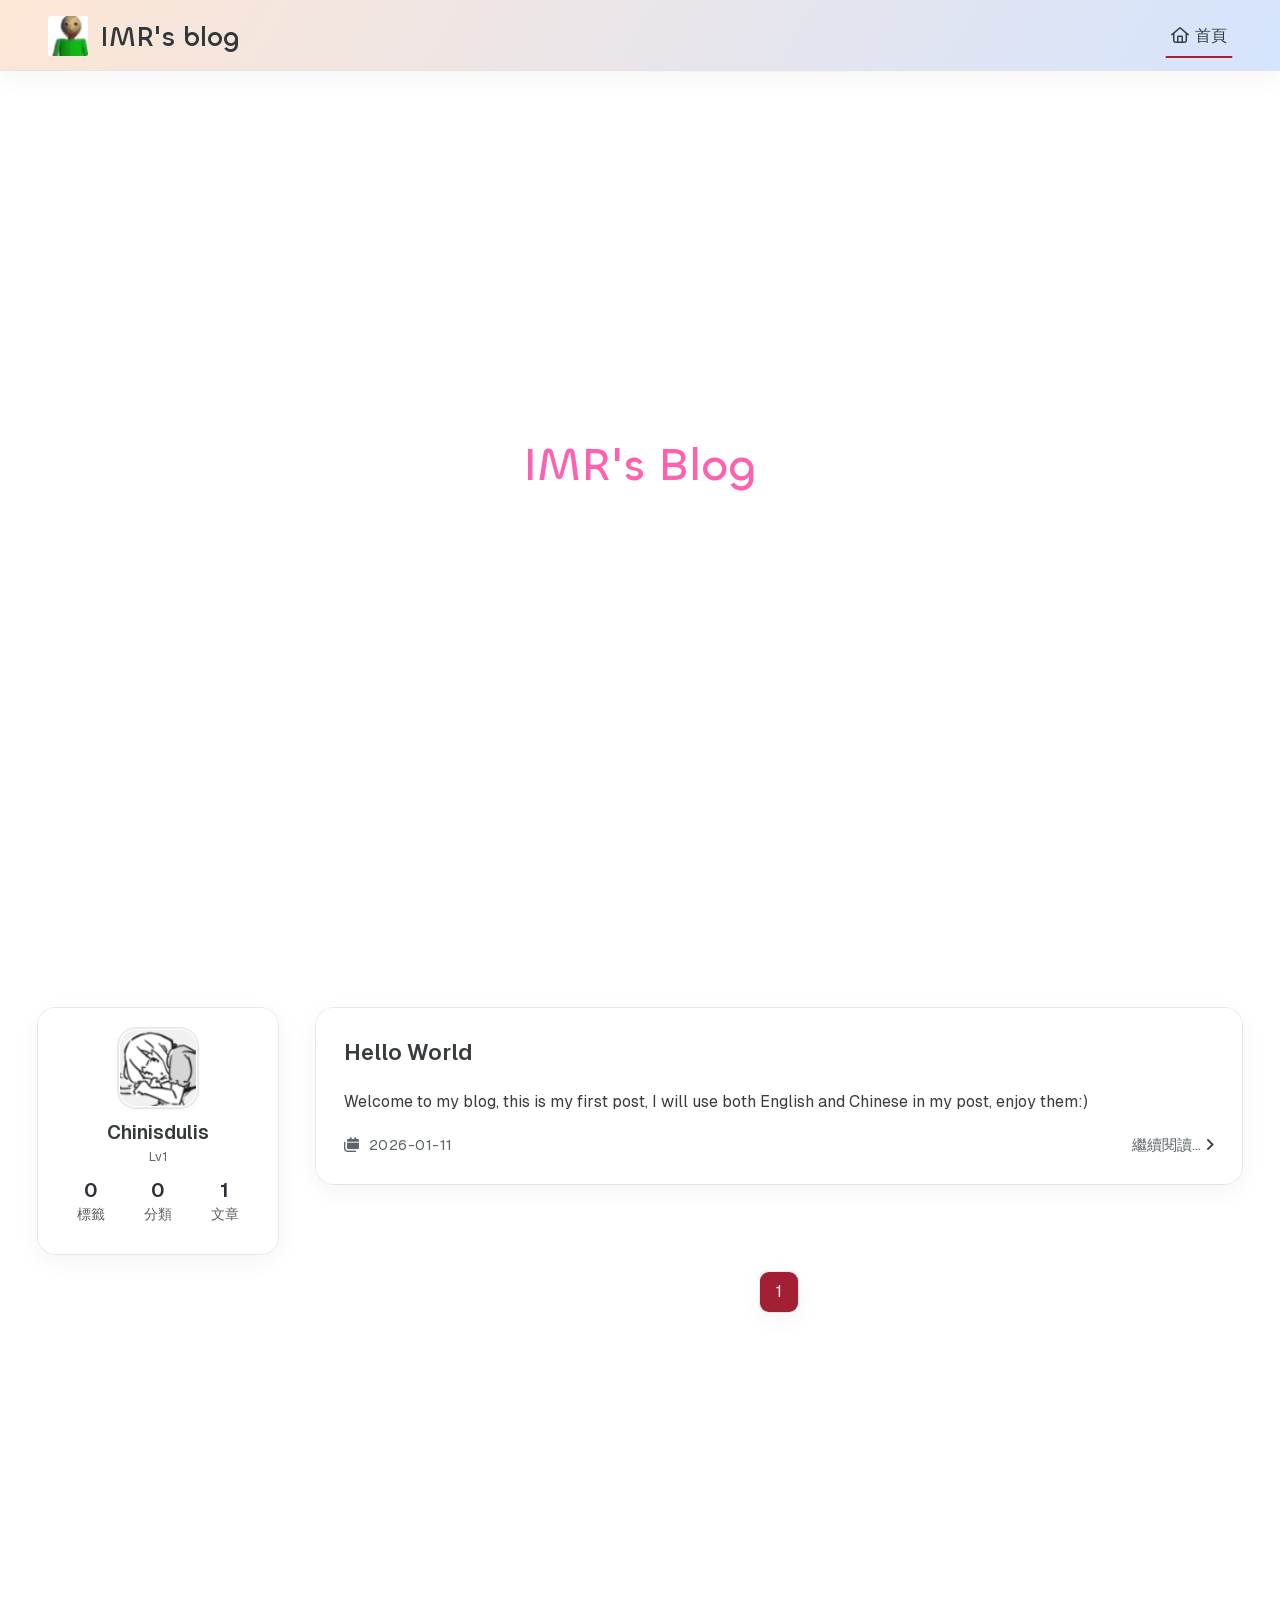
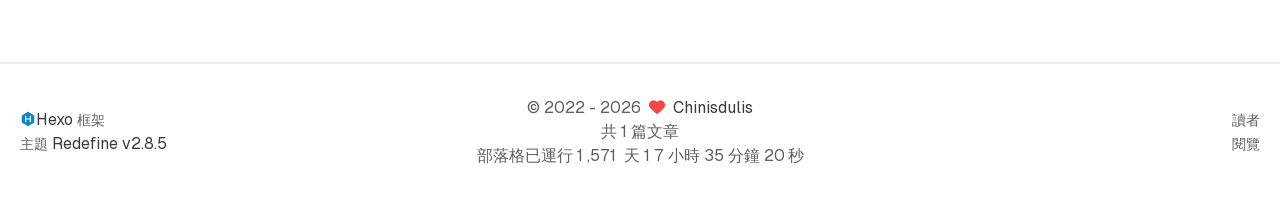
==== index.html @ f6330a7d "Site updated: 2026-01-11 21:37:51" ====
<!DOCTYPE html>
<html lang="zh-TW">
<head>
    <meta charset="utf-8">
    <meta name="viewport" content="width=device-width, initial-scale=1">
    <meta name="keywords" content="blog,lifestyle,tech">
    
    <meta name="author" content="Chinisdulis">
    
    <!-- Completely eliminate flash of wrong theme -->
    <script>
        (function() {
            const THEME_KEY = "REDEFINE-THEME-STATUS";
            const DARK = "dark", LIGHT = "light";
            
            // Get preferred theme
            function getTheme() {
                try {
                    const saved = localStorage.getItem(THEME_KEY);
                    if (saved) {
                        const { isDark } = JSON.parse(saved);
                        return isDark ? DARK : LIGHT;
                    }
                } catch (e) {}
                
                return matchMedia("(prefers-color-scheme: dark)").matches ? DARK : LIGHT;
            }
            
            // Apply theme to document
            function applyTheme(theme) {
                const isDark = theme === DARK;
                const root = document.documentElement;
                
                // Set data attribute for CSS variables
                root.setAttribute("data-theme", theme);
                
                // Set classes for compatibility
                root.classList.add(theme);
                root.classList.remove(isDark ? LIGHT : DARK);
                root.style.colorScheme = theme;
            }
            
            // Initial application
            const theme = getTheme();
            applyTheme(theme);
            
            // Listen for system preference changes
            matchMedia("(prefers-color-scheme: dark)").addEventListener("change", ({ matches }) => {
                // Only update if using system preference (no localStorage entry)
                if (!localStorage.getItem(THEME_KEY)) {
                    applyTheme(matches ? DARK : LIGHT);
                }
            });
            
            // Set body classes once DOM is ready
            if (document.readyState !== "loading") {
                document.body.classList.add(theme + "-mode");
            } else {
                document.addEventListener("DOMContentLoaded", () => {
                    document.body.classList.add(theme + "-mode");
                    document.body.classList.remove((theme === DARK ? LIGHT : DARK) + "-mode");
                });
            }
        })();
    </script>
    
    <!-- Critical CSS to prevent flash -->
    <style>
        :root[data-theme="dark"] {
            --background-color: #202124;
            --background-color-transparent: rgba(32, 33, 36, 0.6);
            --second-background-color: #2d2e32;
            --third-background-color: #34353a;
            --third-background-color-transparent: rgba(32, 33, 36, 0.6);
            --primary-color: #0066CC;
            --first-text-color: #ffffff;
            --second-text-color: #eeeeee;
            --third-text-color: #bebec6;
            --fourth-text-color: #999999;
            --default-text-color: #bebec6;
            --invert-text-color: #373D3F;
            --border-color: rgba(255, 255, 255, 0.08);
            --selection-color: #0066CC;
            --shadow-color-1: rgba(255, 255, 255, 0.08);
            --shadow-color-2: rgba(255, 255, 255, 0.05);
        }
        
        :root[data-theme="light"] {
            --background-color: #fff;
            --background-color-transparent: rgba(255, 255, 255, 0.6);
            --second-background-color: #f8f8f8;
            --third-background-color: #f2f2f2;
            --third-background-color-transparent: rgba(241, 241, 241, 0.6);
            --primary-color: #0066CC;
            --first-text-color: #16171a;
            --second-text-color: #2f3037;
            --third-text-color: #5e5e5e;
            --fourth-text-color: #eeeeee;
            --default-text-color: #373D3F;
            --invert-text-color: #bebec6;
            --border-color: rgba(0, 0, 0, 0.08);
            --selection-color: #0066CC;
            --shadow-color-1: rgba(0, 0, 0, 0.08);
            --shadow-color-2: rgba(0, 0, 0, 0.05);
        }
        
        body {
            background-color: var(--background-color);
            color: var(--default-text-color);
        }
        
        /* Apply body classes as soon as DOM is ready */
        :root[data-theme="dark"] body {
            background-color: var(--background-color);
            color: var(--default-text-color);
        }
    </style>
    
    <!-- preconnect -->
    <link rel="preconnect" href="https://fonts.googleapis.com">
    <link rel="preconnect" href="https://fonts.gstatic.com" crossorigin>

    
    <!--- Seo Part-->
    
    <link rel="canonical" href="http://chinisdulis.xyz/"/>
    <meta name="robots" content="index,follow">
    <meta name="googlebot" content="index,follow">
    <meta name="revisit-after" content="1 days">
    
    
    
        
        <meta name="description" content="Hexo Theme Redefine, Redefine Your Hexo Journey.">
<meta property="og:type" content="website">
<meta property="og:title" content="IMR&#39;s blog">
<meta property="og:url" content="http://chinisdulis.xyz/index.html">
<meta property="og:site_name" content="IMR&#39;s blog">
<meta property="og:description" content="Hexo Theme Redefine, Redefine Your Hexo Journey.">
<meta property="og:locale" content="zh_TW">
<meta property="og:image" content="http://chinisdulis.xyz/images/redefine-og.webp">
<meta property="article:author" content="Chinisdulis">
<meta property="article:tag" content="blog">
<meta property="article:tag" content="lifestyle">
<meta property="article:tag" content="tech">
<meta name="twitter:card" content="summary">
<meta name="twitter:image" content="http://chinisdulis.xyz/images/redefine-og.webp">
    
    
    <!--- Icon Part-->
    <link rel="icon" type="image/png" href="/images/favicon.jpg" sizes="192x192">
    <link rel="apple-touch-icon" sizes="180x180" href="/images/favicon.jpg">
    <meta name="theme-color" content="#A31F34">
    <link rel="shortcut icon" href="/images/favicon.jpg">
    <!--- Page Info-->
    
    <title>
        
            IMR&#39;s blog - My own blog
        
    </title>

    
<link rel="stylesheet" href="/fonts/Chillax/chillax.css">


    <!--- Inject Part-->
    
        
            
    
            
    
            
                
                    <link rel="stylesheet" href="/project/css/custom.css">
                
    

    
<link rel="stylesheet" href="/css/style.css">


    
        
<link rel="stylesheet" href="/css/build/tailwind.css">

    

    
<link rel="stylesheet" href="/fonts/GeistMono/geist-mono.css">

    
<link rel="stylesheet" href="/fonts/Geist/geist.css">

    <!--- Font Part-->
    
    
    
    
    
    

    <script id="hexo-configurations">
    window.config = {"hostname":"chinisdulis.xyz","root":"/","language":"zh-TW"};
    window.theme = {"articles":{"style":{"font_size":"16px","line_height":1.5,"image_border_radius":"14px","image_alignment":"center","image_caption":false,"link_icon":true,"delete_mask":false,"title_alignment":"left","headings_top_spacing":{"h1":"3.2rem","h2":"2.4rem","h3":"1.9rem","h4":"1.6rem","h5":"1.4rem","h6":"1.3rem"}},"word_count":{"enable":true,"count":true,"min2read":true},"author_label":{"enable":true,"auto":false,"list":[]},"code_block":{"copy":true,"style":"mac","highlight_theme":{"light":"github","dark":"vs2015"},"font":{"enable":false,"family":null,"url":null}},"toc":{"enable":true,"max_depth":3,"number":false,"expand":true,"init_open":true},"copyright":{"enable":true,"default":"cc_by_nc_sa"},"lazyload":true,"pangu_js":false,"recommendation":{"enable":false,"title":"推荐阅读","limit":3,"mobile_limit":2,"placeholder":"/images/wallhaven-wqery6-light.webp","skip_dirs":[]}},"colors":{"primary":"#A31F34","secondary":null,"default_mode":"light"},"global":{"fonts":{"chinese":{"enable":false,"family":null,"url":null},"english":{"enable":false,"family":null,"url":null},"title":{"enable":false,"family":null,"url":null}},"content_max_width":"1000px","sidebar_width":"210px","hover":{"shadow":true,"scale":false},"scroll_progress":{"bar":false,"percentage":true},"website_counter":{"url":"https://cn.vercount.one/js","enable":true,"site_pv":true,"site_uv":true,"post_pv":true},"single_page":true,"preloader":{"enable":false,"custom_message":null},"side_tools":{"gear_rotation":true,"auto_expand":false},"open_graph":{"enable":true,"image":"/images/redefine-og.webp","description":"Hexo Theme Redefine, Redefine Your Hexo Journey."},"google_analytics":{"enable":false,"id":null}},"home_banner":{"enable":true,"style":"fixed","image":{"light":"/images/day_1.png","dark":"/images/day_1.png"},"title":"IMR's Blog","subtitle":{"text":["Also called Chinisdulis:)"],"hitokoto":{"enable":false,"show_author":false,"api":"https://v1.hitokoto.cn"},"typing_speed":67,"backing_speed":67,"starting_delay":567,"backing_delay":1567,"loop":true,"smart_backspace":true},"text_color":{"light":"#FF60AF","dark":"#FF60AF"},"text_style":{"title_size":"2.8rem","subtitle_size":"1.5rem","line_height":1.2},"custom_font":{"enable":false,"family":null,"url":null},"social_links":{"enable":false,"style":"default","links":{"github":null,"instagram":null,"zhihu":null,"twitter":null,"email":null},"qrs":{"weixin":null}}},"plugins":{"feed":{"enable":false},"aplayer":{"enable":false,"type":"fixed","audios":[{"name":null,"artist":null,"url":null,"cover":null,"lrc":null}]},"mermaid":{"enable":false,"version":"11.4.1"}},"version":"2.8.5","navbar":{"auto_hide":false,"color":{"left":"#f78736","right":"#367df7","transparency":35},"width":{"home":"1200px","pages":"1000px"},"links":{"Home":{"path":"/","icon":"fa-regular fa-house"}},"search":{"enable":false,"preload":true}},"page_templates":{"friends_column":2,"tags_style":"blur"},"home":{"sidebar":{"enable":true,"position":"left","first_item":"menu","announcement":null,"show_on_mobile":true,"links":null},"article_date_format":"auto","excerpt_length":200,"categories":{"enable":true,"limit":3},"tags":{"enable":true,"limit":3}},"footerStart":"2022/8/17 11:45:14"};
    window.lang_ago = {"second":"%s 秒前","minute":"%s 分鐘前","hour":"%s 小時前","day":"%s 天前","week":"%s 周前","month":"%s 個月前","year":"%s 年前"};
    window.data = {"masonry":false};
  </script>
    
    <!--- Fontawesome Part-->
    
<link rel="stylesheet" href="/fontawesome/fontawesome.min.css">

    
<link rel="stylesheet" href="/fontawesome/brands.min.css">

    
<link rel="stylesheet" href="/fontawesome/solid.min.css">

    
<link rel="stylesheet" href="/fontawesome/regular.min.css">

    
    
    
    
<meta name="generator" content="Hexo 8.1.1"></head>



<body>
	<div class="progress-bar-container">
	

	
	<span class="pjax-progress-bar"></span>
	<!--        <span class="swup-progress-icon">-->
	<!--            <i class="fa-solid fa-circle-notch fa-spin"></i>-->
	<!--        </span>-->
	
</div>

<main class="page-container" id="swup">

	
	
    <style>
        .home-banner-container {
            background: none !important;
        }
        .home-article-item,
        .sidebar-links,
        .sidebar-content,
        a.page-number,
        a.extend,
        .sidebar-links .links:hover,
        .right-bottom-tools,
        footer.footer {
            background-color: var(--background-color-transparent-80) !important;
        }
        .right-bottom-tools:hover,
        a.page-number:hover,
        a.extend:hover {
            background-color: var(--primary-color) !important;
        }
        .site-info,
        .home-article-sticky-label {
            background-color: var(--background-color-transparent-15) !important;
        }
        .home-article-sticky-label {
            backdrop-filter: none !important;
        }
    </style>
    <div class="home-banner-background transition-fade fixed top-0 left-0 w-screen h-screen scale-125 sm:scale-110 box-border will-change-transform bg-cover">
        <img src="/images/day_1.png" alt="home-banner-background" class="w-full h-full object-cover dark:hidden">
        <img src="/images/day_1.png" alt="home-banner-background" class="w-full h-full object-cover hidden dark:block">
    </div>


<div class="home-banner-container flex justify-center items-center transition-fade relative">
    
    <div class="content mt-8 flex flex-col justify-center items-center transition-fade-down">
        <div class="description flex flex-col justify-center items-center w-screen font-medium text-center"
        
        >
            IMR's Blog
            
            
                <p><i id="subtitle"></i></p>
            
        </div>
        
    </div>
    <script>
        const scrollToMain = ()=> {
            console.log('scroll');
            const target = document.querySelector('.main-content-container');
            target.scrollIntoView({ behavior: 'smooth'});
        }
    </script>
</div>
	

	<div class="main-content-container flex flex-col justify-between min-h-dvh">
		<div class="main-content-header">
			<header class="navbar-container px-6 md:px-12">
    <div class="navbar-content transition-navbar has-home-banner">
        <div class="left">
            
                <a class="logo-image h-8 w-8 sm:w-10 sm:h-10 mr-3" href="/">
                    <img src="/images/logo.png" class="w-full h-full rounded-xs">
                </a>
            
            <a class="logo-title" href="/">
                <h1>
                IMR&#39;s blog
                </h1>
            </a>
        </div>

        <div class="right">
            <!-- PC -->
            <div class="desktop">
                <ul class="navbar-list">
                    
                        
                            

                            <li class="navbar-item">
                                <!-- Menu -->
                                <a class="active"
                                   href="/"
                                        >
                                    <i class="fa-regular fa-house fa-fw"></i>
                                    首頁
                                    
                                </a>

                                <!-- Submenu -->
                                
                            </li>
                    
                    
                </ul>
            </div>
            <!-- Mobile -->
            <div class="mobile">
                
                <div class="icon-item navbar-bar">
                    <div class="navbar-bar-middle"></div>
                </div>
            </div>
        </div>
    </div>

    <!-- Mobile sheet -->
    <div class="navbar-drawer h-dvh w-full absolute top-0 left-0 bg-background-color flex flex-col justify-between">
        <ul class="drawer-navbar-list flex flex-col px-4 justify-center items-start">
            
                
                    

                    <li class="drawer-navbar-item text-base my-1.5 flex flex-col w-full">
                        
                        <a class="py-1.5 px-2 flex flex-row items-center justify-between gap-1 hover:!text-primary active:!text-primary text-2xl font-semibold group border-b border-border-color hover:border-primary w-full active"
                           href="/"
                        >
                            <span>
                                首頁
                            </span>
                            
                                <i class="fa-regular fa-house fa-sm fa-fw"></i>
                            
                        </a>
                        

                        
                    </li>
            

            
            
        </ul>

        <div class="statistics flex justify-around my-2.5">
    <a class="item tag-count-item flex flex-col justify-center items-center w-20" href="/tags">
        <div class="number text-2xl sm:text-xl text-second-text-color font-semibold">0</div>
        <div class="label text-third-text-color text-sm">標籤</div>
    </a>
    <a class="item tag-count-item flex flex-col justify-center items-center w-20" href="/categories">
        <div class="number text-2xl sm:text-xl text-second-text-color font-semibold">0</div>
        <div class="label text-third-text-color text-sm">分類</div>
    </a>
    <a class="item tag-count-item flex flex-col justify-center items-center w-20" href="/archives">
        <div class="number text-2xl sm:text-xl text-second-text-color font-semibold">1</div>
        <div class="label text-third-text-color text-sm">文章</div>
    </a>
</div>
    </div>

    <div class="window-mask"></div>

</header>


		</div>

		<div class="main-content-body transition-fade-up">
			
			<div class="home-sidebar-container">
    <div class="sticky-container sticky">
        
        
            
            <div class="sidebar-content" >
                <div class="avatar flex justify-center">
    <img src="/images/avatar.png">
</div>
                <div class="author flex flex-col justify-center my-2.5 mx-0">
    <div class="name">Chinisdulis</div>
    
        <div class="label">Lv1</div>
    
</div>
                <div class="statistics flex justify-around my-2.5">
    <a class="item tag-count-item flex flex-col justify-center items-center w-20" href="/tags">
        <div class="number text-2xl sm:text-xl text-second-text-color font-semibold">0</div>
        <div class="label text-third-text-color text-sm">標籤</div>
    </a>
    <a class="item tag-count-item flex flex-col justify-center items-center w-20" href="/categories">
        <div class="number text-2xl sm:text-xl text-second-text-color font-semibold">0</div>
        <div class="label text-third-text-color text-sm">分類</div>
    </a>
    <a class="item tag-count-item flex flex-col justify-center items-center w-20" href="/archives">
        <div class="number text-2xl sm:text-xl text-second-text-color font-semibold">1</div>
        <div class="label text-third-text-color text-sm">文章</div>
    </a>
</div>
            </div>
        

    </div>
</div>

			

			<div class="main-content">
				<div class="home-content-container">
    <ul class="home-article-list">
        
            <li class="home-article-item">

                

                

                
                <div class="flex flex-col gap-5 px-7 pb-7 pt-7">
                    <h3 class="home-article-title">
                        <a href="/2026/01/11/hello-world/">
                            Hello World
                        </a>
                    </h3>

                    <div class="home-article-content markdown-body">
                        
                            
                            Welcome to my blog, this is my first post, I will use both English and Chinese in my post, enjoy them:)

                        
                    </div>

                    <div class="home-article-meta-info-container">
    <div class="home-article-meta-info">
        <span><i class="fa-solid fa-calendars"></i>&nbsp;
            <span class="home-article-date" data-date="Sun Jan 11 2026 02:28:50 GMT+0800">
                
                    2026-01-11
                
            </span>
        </span>
        
        
    </div>

    <a href="/2026/01/11/hello-world/">繼續閱讀...<span class="seo-reader-text">Hello World</span>&nbsp;<i class="fa-solid fa-angle-right"></i></a>
</div>

                </div>
            </li>
        
    </ul>

    <div class="home-paginator px-7 py-5">
        <div class="paginator">
	<span class="page-number current">1</span>
</div>
  
    </div>
</div>

			</div>

			
		</div>

		<div class="main-content-footer">
			<footer class="footer mt-5 py-5 h-auto text-base text-third-text-color relative border-t-2 border-t-border-color">
    <div class="info-container py-3 text-center">
        
        <div class="text-center">
            &copy;
            
              <span>2022</span>
              -
            
            2026&nbsp;&nbsp;<i class="fa-solid fa-heart fa-beat" style="--fa-animation-duration: 0.5s; color: #f54545"></i>&nbsp;&nbsp;<a href="/">Chinisdulis</a>
            
                
                <p class="post-count space-x-0.5">
                    <span>
                        共 1 篇文章
                    </span>
                    
                </p>
            
        </div>
        
            <script data-swup-reload-script src="https://cn.vercount.one/js"></script>
            <div class="relative text-center lg:absolute lg:right-[20px] lg:top-1/2 lg:-translate-y-1/2 lg:text-right">
                
                    <span id="busuanzi_container_site_uv" class="lg:!block">
                        <span class="text-sm">讀者</span>
                        <span id="busuanzi_value_site_uv"></span>
                    </span>
                
                
                    <span id="busuanzi_container_site_pv" class="lg:!block">
                        <span class="text-sm">閱覽</span>
                        <span id="busuanzi_value_site_pv"></span>
                    </span>
                
            </div>
        
        <div class="relative text-center lg:absolute lg:left-[20px] lg:top-1/2 lg:-translate-y-1/2 lg:text-left">
            <span class="lg:block text-sm"><?xml version="1.0" encoding="utf-8"?><!DOCTYPE svg PUBLIC "-//W3C//DTD SVG 1.1//EN" "http://www.w3.org/Graphics/SVG/1.1/DTD/svg11.dtd"><svg class="relative top-[2px] inline-block align-baseline" version="1.1" id="圖層_1" xmlns="http://www.w3.org/2000/svg" xmlns:xlink="http://www.w3.org/1999/xlink" x="0px" y="0px" width="1rem" height="1rem" viewBox="0 0 512 512" enable-background="new 0 0 512 512" xml:space="preserve"><path fill="#0E83CD" d="M256.4,25.8l-200,115.5L56,371.5l199.6,114.7l200-115.5l0.4-230.2L256.4,25.8z M349,354.6l-18.4,10.7l-18.6-11V275H200v79.6l-18.4,10.7l-18.6-11v-197l18.5-10.6l18.5,10.8V237h112v-79.6l18.5-10.6l18.5,10.8V354.6z"/></svg><a target="_blank" class="text-base" href="https://hexo.io">Hexo</a> 框架</span>
            <span class="text-sm lg:block">主題&nbsp;<a class="text-base" target="_blank" href="https://github.com/EvanNotFound/hexo-theme-redefine">Redefine v2.8.5</a></span>
        </div>
        
        
            <div>
                部落格已運行 <span class="odometer" id="runtime_days" ></span> 天 <span class="odometer" id="runtime_hours"></span> 小時 <span class="odometer" id="runtime_minutes"></span> 分鐘 <span class="odometer" id="runtime_seconds"></span> 秒
            </div>
        
        
            <script data-swup-reload-script>
                try {
                    function odometer_init() {
                    const elements = document.querySelectorAll('.odometer');
                    elements.forEach(el => {
                        new Odometer({
                            el,
                            format: '( ddd).dd',
                            duration: 200
                        });
                    });
                    }
                    odometer_init();
                } catch (error) {}
            </script>
        
        
            
                
        
                
        
        
    </div>  
</footer>
		</div>
	</div>

	

	<div class="right-side-tools-container">
		<div class="side-tools-container">
	<ul class="hidden-tools-list">
		<li class="right-bottom-tools tool-font-adjust-plus flex justify-center items-center">
			<i class="fa-regular fa-magnifying-glass-plus"></i>
		</li>

		<li class="right-bottom-tools tool-font-adjust-minus flex justify-center items-center">
			<i class="fa-regular fa-magnifying-glass-minus"></i>
		</li>

		<li class="right-bottom-tools tool-dark-light-toggle flex justify-center items-center">
			<i class="fa-regular fa-moon"></i>
		</li>

		<!-- rss -->
		

		

		<li class="right-bottom-tools tool-scroll-to-bottom flex justify-center items-center">
			<i class="fa-regular fa-arrow-down"></i>
		</li>
	</ul>

	<ul class="visible-tools-list">
		<li class="right-bottom-tools toggle-tools-list flex justify-center items-center">
			<i class="fa-regular fa-cog fa-spin"></i>
		</li>
		
		<li class="right-bottom-tools tool-scroll-to-top flex justify-center items-center">
			<i class="arrow-up fas fa-arrow-up"></i>
			<span class="percent"></span>
		</li>
		
		
	</ul>
</div>
	</div>

	<div class="image-viewer-container">
	<img src="">
</div>

	

</main>



<script src="/js/build/libs/Swup.min.js"></script>

<script src="/js/build/libs/SwupSlideTheme.min.js"></script>

<script src="/js/build/libs/SwupScriptsPlugin.min.js"></script>

<script src="/js/build/libs/SwupProgressPlugin.min.js"></script>

<script src="/js/build/libs/SwupScrollPlugin.min.js"></script>

<script src="/js/build/libs/SwupPreloadPlugin.min.js"></script>

<script>
    const swup = new Swup({
        plugins: [
            new SwupScriptsPlugin({
                optin: true,
            }),
            new SwupProgressPlugin(),
            new SwupScrollPlugin({
                offset: 80,
            }),
            new SwupSlideTheme({
                mainElement: ".main-content-body",
            }),
            new SwupPreloadPlugin(),
        ],
        containers: ["#swup"],
    });
</script>




	
<script src="/js/build/tools/imageViewer.js" type="module"></script>

<script src="/js/build/utils.js" type="module"></script>

<script src="/js/build/main.js" type="module"></script>

<script src="/js/build/layouts/navbarShrink.js" type="module"></script>

<script src="/js/build/tools/scrollTopBottom.js" type="module"></script>

<script src="/js/build/tools/lightDarkSwitch.js" type="module"></script>

<script src="/js/build/layouts/categoryList.js" type="module"></script>





    
<script src="/js/build/tools/codeBlock.js" type="module"></script>




    
<script src="/js/build/layouts/lazyload.js" type="module"></script>




    
<script src="/js/build/tools/runtime.js"></script>

    
<script src="/js/build/libs/odometer.min.js"></script>

    
<link rel="stylesheet" href="/assets/odometer-theme-minimal.css">




  
<script src="/js/build/libs/Typed.min.js"></script>

  
<script src="/js/build/plugins/typed.js" type="module"></script>








    
<script src="/js/build/libs/anime.min.js"></script>





    
<script src="/js/build/tools/tocToggle.js" type="module" data-swup-reload-script=""></script>

<script src="/js/build/layouts/toc.js" type="module" data-swup-reload-script=""></script>

<script src="/js/build/plugins/tabs.js" type="module" data-swup-reload-script=""></script>




<script src="/js/build/libs/moment-with-locales.min.js" data-swup-reload-script=""></script>


<script src="/js/build/layouts/essays.js" type="module" data-swup-reload-script=""></script>





	
</body>

</html>
---- fonts/Chillax/chillax.css ----
/**
 * @license
 *
 * Font Family: Chillax
 * Designed by: Manushi Parikh
 * URL: https://www.fontshare.com/fonts/chillax
 * © 2023 Indian Type Foundry
 *
 * Font Style:
 * Chillax Variable(Variable font)
 *
*/


/**
* This is a variable font
* You can controll variable axes as shown below:
* font-variation-settings: 'wght' 700.0;
*
* available axes:

* 'wght' (range from 200.0 to 700.0)

*/

@font-face {
    font-family: 'Chillax-Variable';
    src:local('Chillax-Variable'),
        local('ChillaxVariable'),
        local('Chillax Variable'),
        local('Chillax'),
        url('Chillax-Variable.woff2') format('woff2'),
        url('Chillax-Variable.woff') format('woff'),
        url('Chillax-Variable.ttf') format('truetype');
    font-weight: 200 700;
    font-display: swap;
    font-style: normal;
}
---- css/style.css ----
.title-hover-animation {
  display: inline-block;
  position: relative;
  border-bottom: none;
  line-height: 1.3;
  vertical-align: top;
  color: var(--second-text-color);
}
.title-hover-animation::before {
  content: '';
  position: absolute;
  width: 100%;
  height: 2px;
  bottom: -4px;
  left: 0;
  background-color: var(--second-text-color);
  visibility: hidden;
  transform: scaleX(0);
  transition-property: color, background, box-shadow, border-color, visibility, transform;
  transition-delay: 0s, 0s, 0s, 0s, 0s, 0s;
  transition-duration: 0.2s, 0.2s, 0.2s, 0.2s, 0.2s, 0.2s;
  transition-timing-function: ease, ease, ease, ease, ease-in-out, ease-in-out;
}
@-moz-keyframes fade-in-down {
  0% {
    opacity: 0;
    transform: translateY(-50px);
  }
  100% {
    opacity: 1;
    transform: translateY(0);
  }
}
@-webkit-keyframes fade-in-down {
  0% {
    opacity: 0;
    transform: translateY(-50px);
  }
  100% {
    opacity: 1;
    transform: translateY(0);
  }
}
@-o-keyframes fade-in-down {
  0% {
    opacity: 0;
    transform: translateY(-50px);
  }
  100% {
    opacity: 1;
    transform: translateY(0);
  }
}
@keyframes fade-in-down {
  0% {
    opacity: 0;
    transform: translateY(-50px);
  }
  100% {
    opacity: 1;
    transform: translateY(0);
  }
}
@-moz-keyframes icon-animate {
  0%, 100% {
    transform: scale(1);
  }
  10%, 30% {
    transform: scale(0.88);
  }
  20%, 40%, 60%, 80% {
    transform: scale(1.08);
  }
  50%, 70% {
    transform: scale(1.08);
  }
}
@-webkit-keyframes icon-animate {
  0%, 100% {
    transform: scale(1);
  }
  10%, 30% {
    transform: scale(0.88);
  }
  20%, 40%, 60%, 80% {
    transform: scale(1.08);
  }
  50%, 70% {
    transform: scale(1.08);
  }
}
@-o-keyframes icon-animate {
  0%, 100% {
    transform: scale(1);
  }
  10%, 30% {
    transform: scale(0.88);
  }
  20%, 40%, 60%, 80% {
    transform: scale(1.08);
  }
  50%, 70% {
    transform: scale(1.08);
  }
}
@keyframes icon-animate {
  0%, 100% {
    transform: scale(1);
  }
  10%, 30% {
    transform: scale(0.88);
  }
  20%, 40%, 60%, 80% {
    transform: scale(1.08);
  }
  50%, 70% {
    transform: scale(1.08);
  }
}
:root {
  --background-color: #fff;
  --background-color-transparent: rgba(255,255,255,0.6);
  --background-color-transparent-15: rgba(255,255,255,0.15);
  --background-color-transparent-40: rgba(255,255,255,0.4);
  --background-color-transparent-80: rgba(255,255,255,0.8);
  --second-background-color: #fafafa;
  --third-background-color: #f7f7f7;
  --third-background-color-transparent: rgba(241,241,241,0.6);
  --primary-color: #a31f34;
  --first-text-color: #323739;
  --second-text-color: #343a3c;
  --third-text-color: #5c6669;
  --fourth-text-color: #eaeced;
  --default-text-color: #373d3f;
  --invert-text-color: #bebec6;
  --border-color: rgba(0,0,0,0.08);
  --selection-color: #be243c;
  --shadow-color-1: rgba(0,0,0,0.08);
  --shadow-color-2: rgba(0,0,0,0.05);
  --shadow-hover-color: rgba(0,0,0,0.28);
  --scrollbar-color: #c1c1c1;
  --scrollbar-color-hover: #a1a1a1;
  --scroll-bar-bg-color: #fafafa;
  --link-color: #323739;
  --copyright-info-color: #c03;
  --avatar-background-color: #06c;
  --pjax-progress-bar-color: linear-gradient(45deg, #f10006, #ef5b00, #e59c01, #19ca05, #00cab5, #0264c8, #c303c3);
  --archive-timeline-last-child-color: linear-gradient(to bottom, #e8e8e8 60%, rgba(0,0,0,0) 100%) 1 100%;
  --note-blue-title-bg: #d6f7fb;
  --note-red-title-bg: #fde9e9;
  --note-cyan-title-bg: #e9fdf9;
  --note-green-title-bg: #e9fde9;
  --note-yellow-title-bg: #fdf9e9;
  --note-gray-title-bg: #f9f9f9;
  --note-type-title-bg: #fdf3e9;
  --note-black-title-bg: #e9e9e9;
  --note-purple-title-bg: #f9e9fd;
  --home-banner-text-color: #ff60af;
  --home-banner-icons-container-border-color: rgba(255,255,255,0.35);
  --home-banner-icons-container-background-color: rgba(255,255,255,0.3);
  --redefine-box-shadow: var(--shadow-color-2) 0px 6px 24px 0px, var(--shadow-color-1) 0px 0px 0px 1px;
  --redefine-box-shadow-hover: var(--shadow-color-2) 0px 6px 24px 0px, var(--shadow-color-1) 0px 0px 0px 1px, var(--shadow-color-1) 0px 0px 0px 1px inset;
  --redefine-box-shadow-flat: var(--shadow-color-2) 0px 1px 4px 0px, var(--shadow-color-1) 0px 0px 0px 1px;
  --redefine-box-shadow-flat-hover: var(--shadow-color-2) 0px 1px 4px 0px, var(--shadow-color-1) 0px 0px 0px 1px, var(--shadow-color-1) 0px 0px 0px 1px inset;
  --mermaid-theme: $mermaid-theme;
}
.light-mode {
  --background-color: #fff;
  --background-color-transparent: rgba(255,255,255,0.6);
  --background-color-transparent-15: rgba(255,255,255,0.15);
  --background-color-transparent-40: rgba(255,255,255,0.4);
  --background-color-transparent-80: rgba(255,255,255,0.8);
  --second-background-color: #fafafa;
  --third-background-color: #f7f7f7;
  --third-background-color-transparent: rgba(241,241,241,0.6);
  --primary-color: #a31f34;
  --first-text-color: #323739;
  --second-text-color: #343a3c;
  --third-text-color: #5c6669;
  --fourth-text-color: #eaeced;
  --default-text-color: #373d3f;
  --invert-text-color: #bebec6;
  --border-color: rgba(0,0,0,0.08);
  --selection-color: #be243c;
  --shadow-color-1: rgba(0,0,0,0.08);
  --shadow-color-2: rgba(0,0,0,0.05);
  --shadow-hover-color: rgba(0,0,0,0.28);
  --scrollbar-color: #c1c1c1;
  --scrollbar-color-hover: #a1a1a1;
  --scroll-bar-bg-color: #fafafa;
  --link-color: #323739;
  --copyright-info-color: #c03;
  --avatar-background-color: #06c;
  --pjax-progress-bar-color: linear-gradient(45deg, #f10006, #ef5b00, #e59c01, #19ca05, #00cab5, #0264c8, #c303c3);
  --archive-timeline-last-child-color: linear-gradient(to bottom, #e8e8e8 60%, rgba(0,0,0,0) 100%) 1 100%;
  --note-blue-title-bg: #d6f7fb;
  --note-red-title-bg: #fde9e9;
  --note-cyan-title-bg: #e9fdf9;
  --note-green-title-bg: #e9fde9;
  --note-yellow-title-bg: #fdf9e9;
  --note-gray-title-bg: #f9f9f9;
  --note-type-title-bg: #fdf3e9;
  --note-black-title-bg: #e9e9e9;
  --note-purple-title-bg: #f9e9fd;
  --home-banner-text-color: #ff60af;
  --home-banner-icons-container-border-color: rgba(255,255,255,0.35);
  --home-banner-icons-container-background-color: rgba(255,255,255,0.3);
  --redefine-box-shadow: var(--shadow-color-2) 0px 6px 24px 0px, var(--shadow-color-1) 0px 0px 0px 1px;
  --redefine-box-shadow-hover: var(--shadow-color-2) 0px 6px 24px 0px, var(--shadow-color-1) 0px 0px 0px 1px, var(--shadow-color-1) 0px 0px 0px 1px inset;
  --redefine-box-shadow-flat: var(--shadow-color-2) 0px 1px 4px 0px, var(--shadow-color-1) 0px 0px 0px 1px;
  --redefine-box-shadow-flat-hover: var(--shadow-color-2) 0px 1px 4px 0px, var(--shadow-color-1) 0px 0px 0px 1px, var(--shadow-color-1) 0px 0px 0px 1px inset;
  --mermaid-theme: $mermaid-theme;
}
.dark-mode {
  --background-color: #202124;
  --background-color-transparent: rgba(32,33,36,0.4);
  --background-color-transparent-15: rgba(32,33,36,0.15);
  --background-color-transparent-40: rgba(32,33,36,0.4);
  --background-color-transparent-80: rgba(32,33,36,0.8);
  --second-background-color: #242529;
  --third-background-color: #292b2f;
  --third-background-color-transparent: rgba(32,33,36,0.6);
  --primary-color: #a31f34;
  --first-text-color: #d2d2d7;
  --second-text-color: #cbcbd1;
  --third-text-color: #9595a2;
  --fourth-text-color: #36363e;
  --default-text-color: #bebec6;
  --invert-text-color: #373d3f;
  --border-color: rgba(255,255,255,0.08);
  --selection-color: #be243c;
  --shadow-color-1: rgba(255,255,255,0.08);
  --shadow-color-2: rgba(255,255,255,0.05);
  --shadow-hover-color: rgba(69,69,69,0.28);
  --scrollbar-color: #898989;
  --scrollbar-color-hover: #a1a1a1;
  --scroll-bar-bg-color: #2a2c30;
  --link-color: #c5c5cc;
  --copyright-info-color: #a30029;
  --avatar-background-color: #005cb8;
  --pjax-progress-bar-color: linear-gradient(45deg, #ea404a, #ea722f, #e9a71f, #67e559, #18ecec, #1b85f1, #ee1dee);
  --archive-timeline-last-child-color: linear-gradient(to bottom, #323232 60%, rgba(255,255,255,0) 100%) 1 100%;
  --note-blue-title-bg: #1e3e46;
  --note-red-title-bg: #4e1e1e;
  --note-cyan-title-bg: #1e4e4e;
  --note-green-title-bg: #1e4e1e;
  --note-yellow-title-bg: #4e4e1e;
  --note-gray-title-bg: #4e4e4e;
  --note-type-title-bg: #4e3a1e;
  --note-black-title-bg: #1e1e1e;
  --note-purple-title-bg: #4e1e4e;
  --home-banner-text-color: #ff60af;
  --home-banner-icons-container-border-color: rgba(197,197,197,0.35);
  --home-banner-icons-container-background-color: rgba(197,197,197,0.3);
  --redefine-box-shadow: var(--shadow-color-2) 0px 6px 24px 0px, var(--shadow-color-1) 0px 0px 0px 1px;
  --redefine-box-shadow-hover: var(--shadow-color-2) 0px 6px 24px 0px, var(--shadow-color-1) 0px 0px 0px 1px, var(--shadow-color-1) 0px 0px 0px 1px inset;
  --redefine-box-shadow-flat: var(--shadow-color-2) 0px 1px 4px 0px, var(--shadow-color-1) 0px 0px 0px 1px;
  --redefine-box-shadow-flat-hover: var(--shadow-color-2) 0px 1px 4px 0px, var(--shadow-color-1) 0px 0px 0px 1px, var(--shadow-color-1) 0px 0px 0px 1px inset;
  --mermaid-theme: $dark-mermaid-theme;
}
.redefine-box-shadow {
  box-shadow: var(--redefine-box-shadow);
}
.redefine-box-shadow-flat {
  box-shadow: var(--redefine-box-shadow-flat);
}
@media (min-width: 640px) {
  .redefine-box-shadow:hover {
    box-shadow: var(--redefine-box-shadow-hover);
  }
  .redefine-box-shadow-flat:hover {
    box-shadow: var(--redefine-box-shadow);
  }
}
.ellipsis {
  overflow: hidden;
  text-overflow: ellipsis;
  white-space: nowrap;
  width: 100%;
}
* {
  transition-property: color, background, box-shadow, border-color;
  transition-delay: 0s, 0s, 0s, 0s;
  transition-duration: 0.2s, 0.2s, 0.2s, 0.2s;
  transition-timing-function: ease, ease, ease, ease;
}
html,
body {
  position: relative;
  width: 100%;
  height: 100%;
  margin: 0;
  padding: 0;
  color: var(--default-text-color);
  background: var(--background-color);
  font-family: Geist Variable, Noto Sans SC, -apple-system, system-ui, Segoe UI, Roboto, Ubuntu, Cantarell, Noto Sans, sans-serif, BlinkMacSystemFont, Helvetica Neue, PingFang SC, Hiragino Sans GB, Microsoft YaHei, Arial;
  font-weight: 400;
  font-size: 16px;
  line-height: 1.5;
  --navbar-height: 70px;
}
html::-webkit-scrollbar,
body::-webkit-scrollbar {
  width: 14px;
  height: 8px;
  transition: all 0.2s ease;
  display: block;
}
html::-webkit-scrollbar-thumb,
body::-webkit-scrollbar-thumb {
  background: var(--scrollbar-color);
  border-radius: 18px;
  background-clip: content-box;
  border: 3px solid transparent;
}
html::-webkit-scrollbar-track,
body::-webkit-scrollbar-track {
  background-color: var(--scroll-bar-bg-color);
  border: 1px solid var(--shadow-color-1);
}
html::-webkit-scrollbar-thumb:hover,
body::-webkit-scrollbar-thumb:hover {
  background: var(--scrollbar-color-hover);
  border-radius: 18px;
  background-clip: content-box;
  border: 3px solid transparent;
}
@media (max-width: 768px) {
  html,
  body {
    font-size: 15.36px;
    line-height: 1.44;
  }
}
@media (max-width: 640px) {
  html,
  body {
    font-size: 14.4px;
    line-height: 1.35;
  }
}
html .navbar-shrink,
body .navbar-shrink {
  --navbar-height: 50.4px;
}
::selection {
  background: var(--selection-color);
  color: #fff;
}
ul,
ol,
li {
  list-style: none;
}
a {
  text-decoration: none;
  color: var(--default-text-color);
}
a i,
a span {
  color: var(--default-text-color);
}
a:hover,
a:active {
  text-decoration: none !important;
  color: var(--primary-color);
}
a:hover i,
a:active i,
a:hover span,
a:active span {
  color: var(--primary-color);
}
img[lazyload] {
  padding: 10px;
  margin: 20px auto !important;
  cursor: not-allowed;
  pointer-events: none;
}
button {
  padding: 0;
  margin: 0;
  border: 0;
  outline: none;
  cursor: pointer;
  background: transparent;
}
.btn {
  display: inline-block;
  position: relative;
  text-align: center;
  cursor: pointer;
  white-space: nowrap;
  padding: 8px 16px;
  background-color: var(--second-background-color) !important;
  border-radius: 14px !important;
  padding: 12px 16px !important;
  text-decoration: none !important;
  padding: 0;
  border-radius: 18px;
  box-sizing: border-box;
  background: var(--background-color);
  margin-bottom: 1rem;
  box-shadow: var(--redefine-box-shadow);
  box-shadow: var(--redefine-box-shadow-flat) !important;
  user-select: none;
  -moz-user-select: none;
  -webkit-user-select: none;
  -ms-user-select: none;
  box-shadow: var(--redefine-box-shadow);
  transition-property: color, background, box-shadow, border-color, transform;
  transition-delay: 0s, 0s, 0s, 0s, 0s;
  transition-duration: 0.2s, 0.2s, 0.2s, 0.2s, 0.2s;
  transition-timing-function: ease, ease, ease, ease, linear;
}
@media (max-width: 768px) {
  .btn {
    margin-bottom: 0.8rem;
  }
}
@media (max-width: 640px) {
  .btn {
    margin-bottom: 0.6rem;
  }
}
.btn:hover {
  box-shadow: var(--redefine-box-shadow-hover);
}
@media (max-width: 768px) {
  .btn {
    padding: -4;
    border-radius: 18px;
  }
}
@media (max-width: 640px) {
  .btn {
    padding: -8;
    border-radius: 18px;
  }
}
.btn:hover {
  box-shadow: var(--redefine-box-shadow-hover);
}
.btn:hover,
.btn:focus {
  color: var(--primary-color);
  background-color: var(--background-color) !important;
  box-shadow: var(--redefine-box-shadow) !important;
}
.btn:active {
  box-shadow: var(--redefine-box-shadow-flat) !important;
  transform: scale(0.95);
  transition: transform 0.1s ease;
  background-color: var(--third-background-color) !important;
}
.clear {
  clear: both;
}
.markdown-body {
  font-family: 'Geist Variable', -apple-system, BlinkMacSystemFont, 'PingFang SC', 'Microsoft YaHei', 'Heiti SC', 'WenQuanYi Micro Hei', sans-serif, sans-serif;
  font-size: 16px;
}
.markdown-body blockquote {
  box-sizing: border-box;
  margin: 20px 0;
  color: var(--default-text-color);
  background: var(--third-background-color);
  padding: 0 1rem 0 0.5rem;
  border-radius: 0 14px 14px 0;
  position: relative;
  border-left: 5px solid var(--default-text-color);
}
.markdown-body blockquote p,
.markdown-body blockquote ul,
.markdown-body blockquote ol {
  padding: 5px 5px 5px 10px;
}
.markdown-body p {
  line-height: 1.5;
  color: var(--default-text-color);
  font-weight: 400;
  margin-bottom: 1rem;
  margin-top: 0;
}
.markdown-body a {
  position: relative;
  outline: 0;
  text-decoration: underline;
  overflow-wrap: break-word;
  cursor: pointer;
  box-sizing: border-box;
  padding-bottom: 2px;
  text-underline-offset: 2px;
  text-decoration-color: var(--fourth-text-color);
  transition: text-decoration-color 0.2s ease;
}
.markdown-body a.link {
  padding-right: 0.1em;
}
.markdown-body a .fas,
.markdown-body a .far,
.markdown-body a fab {
  margin: 0 2px 0 6px;
  position: relative;
  color: var(--third-text-color);
  font-size: 0.88rem;
}
.markdown-body a .link-icon {
  transition: transform 0.2s ease;
}
.markdown-body a:hover,
.markdown-body a:focus {
  text-decoration: underline !important;
  text-decoration-color: var(--primary-color) !important;
}
.markdown-body a:hover .link-icon,
.markdown-body a:focus .link-icon {
  transform: translate(0.1em, -0.1em);
}
.markdown-body a:hover::after,
.markdown-body a:focus::after {
  background: var(--primary-color);
  text-decoration: underline;
}
.markdown-body strong {
  color: var(--default-text-color);
}
.markdown-body hr {
  margin: 2rem 0;
  border: 0;
  border-top: 2px solid var(--shadow-color-1);
}
.markdown-body em {
  color: var(--default-text-color);
}
.markdown-body ul > li,
.markdown-body ol > li {
  margin-left: 20px;
  line-height: 2rem;
}
.markdown-body ul {
  margin-bottom: 1.2rem;
}
.markdown-body ul li {
  list-style: disc;
}
.markdown-body ul li ul li {
  list-style: circle;
}
.markdown-body ul li ul li ul li {
  list-style: square;
}
.markdown-body ol {
  margin-bottom: 1.2rem;
}
.markdown-body ol li {
  list-style: decimal;
}
.markdown-body ol li ul li {
  list-style: disc;
}
.markdown-body ol li ul ul li {
  list-style: circle;
}
.markdown-body ol li ol li {
  list-style: upper-alpha;
}
.markdown-body ol li ol li ol li {
  list-style: upper-roman;
}
.markdown-body li {
  color: var(--default-text-color);
}
.markdown-body h1,
.markdown-body h2,
.markdown-body h3,
.markdown-body h4,
.markdown-body h5,
.markdown-body h6,
.markdown-body .h1,
.markdown-body .h2,
.markdown-body .h3,
.markdown-body .h4,
.markdown-body .h5,
.markdown-body .h6 {
  font-family: 'Geist Variable', -apple-system, BlinkMacSystemFont, 'PingFang SC', 'Microsoft YaHei', 'Heiti SC', 'WenQuanYi Micro Hei', sans-serif, sans-serif;
  color: var(--second-text-color);
  line-height: 1.5;
}
@media (max-width: 768px) {
  .markdown-body h1,
  .markdown-body h2,
  .markdown-body h3,
  .markdown-body h4,
  .markdown-body h5,
  .markdown-body h6,
  .markdown-body .h1,
  .markdown-body .h2,
  .markdown-body .h3,
  .markdown-body .h4,
  .markdown-body .h5,
  .markdown-body .h6 {
    line-height: 1.44;
  }
}
.markdown-body h1,
.markdown-body .h1 {
  font-size: 3.2rem;
  font-weight: 650;
  border-bottom: solid 2px var(--fourth-text-color);
  margin-top: 3.2rem;
  margin-bottom: 1rem;
  letter-spacing: -0.025em;
  line-height: 1.2;
}
@media (max-width: 768px) {
  .markdown-body h1,
  .markdown-body .h1 {
    font-size: 1.7rem;
    line-height: 1.2;
  }
}
.markdown-body h2,
.markdown-body .h2 {
  font-size: 2.5rem;
  font-weight: 650;
  padding: 3px 0;
  border-bottom: solid 2px var(--fourth-text-color);
  margin-top: 2.4rem;
  margin-bottom: 1rem;
  letter-spacing: -0.025em;
  line-height: 1.1;
}
@media (max-width: 768px) {
  .markdown-body h2,
  .markdown-body .h2 {
    font-size: 1.6rem;
    line-height: 1.1;
  }
}
.markdown-body h3,
.markdown-body .h3 {
  font-size: 1.8rem;
  font-weight: 600;
  margin-top: 1.9rem;
  margin-bottom: 0.75rem;
  letter-spacing: -0.025em;
  line-height: 1.3;
}
@media (max-width: 768px) {
  .markdown-body h3,
  .markdown-body .h3 {
    font-size: 1.5rem;
    line-height: 1.2;
  }
}
.markdown-body h4,
.markdown-body .h4 {
  font-size: 1.5rem;
  font-weight: 600;
  margin-top: 1.6rem;
  margin-bottom: 0.75rem;
  line-height: 1.4;
}
@media (max-width: 768px) {
  .markdown-body h4,
  .markdown-body .h4 {
    font-size: 1.4rem;
    line-height: 1.3;
  }
}
.markdown-body h5,
.markdown-body .h5 {
  font-size: 1.28rem;
  font-weight: 600;
  margin-top: 1.4rem;
  margin-bottom: 0.5rem;
  line-height: 1.3;
}
@media (max-width: 768px) {
  .markdown-body h5,
  .markdown-body .h5 {
    font-size: 1.18rem;
    line-height: 1.2;
  }
}
.markdown-body h6,
.markdown-body .h6 {
  font-size: 1.2rem;
  font-weight: 600;
  margin-top: 1.3rem;
  margin-bottom: 0.5rem;
  line-height: 1.2;
}
@media (max-width: 768px) {
  .markdown-body h6,
  .markdown-body .h6 {
    font-size: 1.1rem;
    line-height: 1.1;
  }
}
.markdown-body img {
  box-sizing: border-box;
  border-radius: 14px;
  max-width: 100%;
  cursor: zoom-in;
  display: block;
  transition-property: color, background, box-shadow, border-color, padding, margin;
  transition-delay: 0s, 0s, 0s, 0s, 0s, 0s;
  transition-duration: 0.2s, 0.2s, 0.2s, 0.2s, 0.2s, 0.2s;
  transition-timing-function: ease, ease, ease, ease, linear, linear;
  margin: 1rem auto 1rem;
}
.markdown-body del.mask {
  text-decoration: none !important;
  transition: 0.2s cubic-bezier(0.25, 0.46, 0.45, 0.94) color, 0.2s cubic-bezier(0.25, 0.46, 0.45, 0.94) background;
}
.markdown-body del.mask * {
  transition: 0.35s cubic-bezier(0.25, 0.46, 0.45, 0.94) opacity;
}
.markdown-body del.mask:not(:hover) {
  color: transparent !important;
  background: #000 !important;
}
.markdown-body del.mask:not(:hover) * {
  opacity: 0 !important;
}
.markdown-body del.mask:not(:hover),
.markdown-body del.mask:not(:hover) * {
  border: none !important;
}
.markdown-body > table,
.markdown-body .tab-pane > table {
  border-spacing: 0;
  border-collapse: collapse;
  width: 100%;
  overflow: auto;
  margin-bottom: 1.2rem;
  margin-top: 1rem;
  box-shadow: var(--redefine-box-shadow-flat);
  border-radius: 14px;
}
.markdown-body > table thead th,
.markdown-body .tab-pane > table thead th {
  border-bottom: 1px solid var(--shadow-color-1);
  background-color: var(--third-background-color) !important;
}
.markdown-body > table thead th:first-child,
.markdown-body .tab-pane > table thead th:first-child {
  border-top-left-radius: 14px;
}
.markdown-body > table thead th:last-child,
.markdown-body .tab-pane > table thead th:last-child {
  border-top-right-radius: 14px;
}
.markdown-body > table tbody tr:last-child td:first-child,
.markdown-body .tab-pane > table tbody tr:last-child td:first-child {
  border-bottom-left-radius: 14px;
}
.markdown-body > table tbody tr:last-child td:last-child,
.markdown-body .tab-pane > table tbody tr:last-child td:last-child {
  border-bottom-right-radius: 14px;
}
.markdown-body > table td,
.markdown-body .tab-pane > table td,
.markdown-body > table th,
.markdown-body .tab-pane > table th {
  padding: 8px 16px;
  border-left: 1px solid var(--shadow-color-1);
}
.markdown-body > table td:first-child,
.markdown-body .tab-pane > table td:first-child,
.markdown-body > table th:first-child,
.markdown-body .tab-pane > table th:first-child {
  border-left: none;
}
.markdown-body > table tr,
.markdown-body .tab-pane > table tr {
  background-color: var(--background-color);
}
.markdown-body > table tr:nth-child(2n),
.markdown-body .tab-pane > table tr:nth-child(2n) {
  background-color: var(--second-background-color);
}
.markdown-body mjx-container {
  display: inline;
  overflow-x: auto;
  white-space: nowrap;
  margin: 0 0.2rem;
}
.markdown-body mjx-container:hover::-webkit-scrollbar-thumb {
  border: 3px solid rgba(183,183,183,0.3);
}
.markdown-body mjx-container::-webkit-scrollbar {
  width: 6px;
  height: 6px;
  transition: all 0.2s ease;
  display: block;
}
.markdown-body mjx-container::-webkit-scrollbar-track {
  background: transparent;
  border: none;
}
.markdown-body mjx-container::-webkit-scrollbar-thumb {
  border-radius: 20px;
  border: 3px solid rgba(183,183,183,0);
  transition: all 0.2s ease;
}
.markdown-body mjx-container svg {
  display: inline-block /* Allow content to be centered properly */;
}
.markdown-body mjx-container[display="true"] {
  display: block;
  justify-content: center;
  vertical-align: baseline;
  overflow-x: auto;
  text-align: center;
  white-space: nowrap;
  scrollbar-width: thin;
  padding-bottom: 8px;
}
.markdown-body mjx-container[display="true"]:hover::-webkit-scrollbar-thumb {
  border: 3px solid rgba(183,183,183,0.3);
}
.markdown-body mjx-container[display="true"]::-webkit-scrollbar {
  width: 6px;
  height: 6px;
  transition: all 0.2s ease;
  display: block;
}
.markdown-body mjx-container[display="true"]::-webkit-scrollbar-track {
  background: transparent;
  border: none;
}
.markdown-body mjx-container[display="true"]::-webkit-scrollbar-thumb {
  border-radius: 20px;
  border: 3px solid rgba(183,183,183,0);
  transition: all 0.2s ease;
}
.markdown-body mjx-container[display="true"] svg {
  display: inline-block;
}
:root {
  --inline-code-foreground: #24292e;
  --inline-code-background: #f1f1f1;
  --highlight-background: #fdfdfd;
  --highlight-foreground: #24292e;
  --highlight-keyword: #d73a49;
  --highlight-link: #d73a49 /* Following the pattern, link should have the same color as keyword */;
  --highlight-built-in: #e36209;
  --highlight-number: #005cc5;
  --highlight-string: #032f62;
  --highlight-regexp: #032f62;
  --highlight-subst: #24292e;
  --highlight-comment: #6a737d;
  --highlight-doctag: #d73a49;
  --highlight-meta: #005cc5 /* Mapped based on the pattern for constant */;
  --highlight-variable: #005cc5;
  --highlight-attr: #005cc5;
  --highlight-section: #005cc5;
  --highlight-bullet: #735c0f;
  --highlight-addition: #22863a;
  --highlight-deletion: #b31d28;
}
@media (prefers-color-scheme: light) {
  :root {
    --inline-code-foreground: #24292e;
    --inline-code-background: #f1f1f1;
    --highlight-background: #fdfdfd;
    --highlight-foreground: #24292e;
    --highlight-keyword: #d73a49;
    --highlight-link: #d73a49 /* Following the pattern, link should have the same color as keyword */;
    --highlight-built-in: #e36209;
    --highlight-number: #005cc5;
    --highlight-string: #032f62;
    --highlight-regexp: #032f62;
    --highlight-subst: #24292e;
    --highlight-comment: #6a737d;
    --highlight-doctag: #d73a49;
    --highlight-meta: #005cc5 /* Mapped based on the pattern for constant */;
    --highlight-variable: #005cc5;
    --highlight-attr: #005cc5;
    --highlight-section: #005cc5;
    --highlight-bullet: #735c0f;
    --highlight-addition: #22863a;
    --highlight-deletion: #b31d28;
  }
}
@media (prefers-color-scheme: dark) {
  :root {
    --inline-code-foreground: #c9d1d9;
    --inline-code-background: #313131;
    --highlight-background: #1e1e1e;
    --highlight-foreground: #dcdcdc;
    --highlight-keyword: #569cd6;
    --highlight-link: #569cd6;
    --highlight-built-in: #4ec9b0;
    --highlight-number: #b8d7a3;
    --highlight-string: #d69d85;
    --highlight-regexp: #9a5334;
    --highlight-subst: #dcdcdc;
    --highlight-comment: #57a64a;
    --highlight-doctag: #608b4e;
    --highlight-meta: #9b9b9b;
    --highlight-variable: #bd63c5;
    --highlight-attr: #9cdcfe;
    --highlight-section: #ffd700;
    --highlight-bullet: #d7ba7d;
    --highlight-addition: #144212;
    --highlight-deletion: #600;
  }
}
.light-mode {
  --inline-code-foreground: #24292e;
  --inline-code-background: #f1f1f1;
  --highlight-background: #fdfdfd;
  --highlight-foreground: #24292e;
  --highlight-keyword: #d73a49;
  --highlight-link: #d73a49 /* Following the pattern, link should have the same color as keyword */;
  --highlight-built-in: #e36209;
  --highlight-number: #005cc5;
  --highlight-string: #032f62;
  --highlight-regexp: #032f62;
  --highlight-subst: #24292e;
  --highlight-comment: #6a737d;
  --highlight-doctag: #d73a49;
  --highlight-meta: #005cc5 /* Mapped based on the pattern for constant */;
  --highlight-variable: #005cc5;
  --highlight-attr: #005cc5;
  --highlight-section: #005cc5;
  --highlight-bullet: #735c0f;
  --highlight-addition: #22863a;
  --highlight-deletion: #b31d28;
}
.dark-mode {
  --inline-code-foreground: #c9d1d9;
  --inline-code-background: #313131;
  --highlight-background: #1e1e1e;
  --highlight-foreground: #dcdcdc;
  --highlight-keyword: #569cd6;
  --highlight-link: #569cd6;
  --highlight-built-in: #4ec9b0;
  --highlight-number: #b8d7a3;
  --highlight-string: #d69d85;
  --highlight-regexp: #9a5334;
  --highlight-subst: #dcdcdc;
  --highlight-comment: #57a64a;
  --highlight-doctag: #608b4e;
  --highlight-meta: #9b9b9b;
  --highlight-variable: #bd63c5;
  --highlight-attr: #9cdcfe;
  --highlight-section: #ffd700;
  --highlight-bullet: #d7ba7d;
  --highlight-addition: #144212;
  --highlight-deletion: #600;
}
pre,
.highlight {
  -webkit-text-size-adjust: none;
  overflow: auto;
  margin: 20px 0;
  padding: 0;
  font-size: 1rem;
  line-height: 1.5rem;
  color: var(--highlight-foreground);
  background: var(--highlight-background);
}
pre,
code {
  line-height: 1.5 !important;
  font-family: 'Geist Mono', Courier, monospace !important;
}
pre.mermaid {
  background-color: var(--background-color);
}
pre.mermaid svg {
  display: block;
  margin: auto;
}
code {
  padding: 3px 4px;
  word-wrap: break-word;
  border-radius: 4px;
  color: var(--inline-code-foreground);
  background: var(--inline-code-background);
}
.main-content code {
  font-size: 0.9em;
}
pre {
  font-size: 0.9rem !important;
  padding-top: 14px !important;
  tab-size: 4;
}
pre code {
  padding: 0;
  color: var(--highlight-foreground);
  background: none;
  text-shadow: none;
}
.highlight {
  border-radius: 0px 0px 18px 18px;
  padding-bottom: 5px;
  overflow: auto;
  margin: 0 !important;
  border-top: 1px solid var(--shadow-color-1);
}
.highlight:hover::-webkit-scrollbar-thumb {
  border: 3px solid rgba(183,183,183,0.3);
}
.highlight::-webkit-scrollbar {
  width: 6px;
  height: 6px;
  transition: all 0.2s ease;
  display: block;
}
.highlight::-webkit-scrollbar-track {
  background: transparent;
  border: none;
}
.highlight::-webkit-scrollbar-thumb {
  border-radius: 20px;
  border: 3px solid rgba(183,183,183,0);
  transition: all 0.2s ease;
}
.highlight pre {
  border: none;
  margin: 0;
  padding: 10px 0;
}
.highlight table {
  margin: 0;
  width: auto;
  border: none;
  border-spacing: unset;
}
.highlight td {
  border: none;
  padding: 0;
}
.highlight figcaption {
  font-size: 1rem;
  color: var(--highlight-foreground);
  line-height: 1rem;
  margin-bottom: 1rem;
}
.highlight figcaption a {
  float: right;
  color: var(--highlight-foreground);
}
.highlight figcaption a:hover {
  border-bottom-color: var(--highlight-foreground);
}
.highlight .gutter pre {
  padding-left: 10px;
  padding-right: 10px;
  color: var(--highlight-gutter-color);
  text-align: center;
  background-color: var(--highlight-gutter-bg-color);
}
.highlight .code pre {
  width: 100%;
  padding-left: 10px;
  padding-right: 10px;
  background-color: var(--highlight-background);
}
.gutter {
  -webkit-user-select: none;
  -moz-user-select: none;
  -ms-user-select: none;
  user-select: none;
}
.gist table {
  width: auto;
}
.gist table td {
  border: none;
}
pre .keyword,
pre .literal,
pre .symbol,
pre .name {
  color: var(--highlight-keyword);
}
pre .link {
  color: var(--highlight-link);
  text-decoration: underline;
}
pre .built_in,
pre .type {
  color: var(--highlight-built-in);
}
pre .number,
pre .class {
  color: var(--highlight-number);
}
pre .string,
pre .meta .string {
  color: var(--highlight-string);
}
pre .regexp,
pre .template-tag {
  color: var(--highlight-regexp);
}
pre .subst,
pre .function,
pre .title,
pre .params,
pre .formula {
  color: var(--highlight-subst);
}
pre .comment,
pre .quote {
  color: var(--highlight-comment);
  font-style: italic;
}
pre .doctag {
  color: var(--highlight-doctag);
}
pre .meta,
pre .meta .keyword,
pre .tag {
  color: var(--highlight-meta);
}
pre .variable,
pre .template-variable {
  color: var(--highlight-variable);
}
pre .attr,
pre .attribute {
  color: var(--highlight-attr);
}
pre .section {
  color: var(--highlight-section);
}
pre .emphasis {
  font-style: italic;
}
pre .strong {
  font-weight: bold;
}
pre .bullet,
pre .selector-tag,
pre .selector-id,
pre .selector-class,
pre .selector-attr,
pre .selector-pseudo {
  color: var(--highlight-bullet);
}
pre .addition {
  color: var(--highlight-addition);
  display: inline-block;
  width: 100%;
}
pre .deletion {
  color: var(--highlight-deletion);
  display: inline-block;
  width: 100%;
}
.code-container {
  position: relative;
}
.code-container:hover .copy-button,
.code-container .copy-button:focus,
.code-container:hover .fold-button,
.code-container .fold-button:focus {
  opacity: 1;
}
.fold-button {
  cursor: pointer;
  border-radius: 0 0 0 0;
  display: inline-block;
  font-weight: bold;
  line-height: 1.8;
  opacity: 0;
  outline: 0;
  padding: 6px 15px;
  position: absolute;
  vertical-align: middle;
  white-space: nowrap;
  font-size: 1rem;
  color: var(--default-text-color);
  -moz-user-select: none;
  -ms-user-select: none;
  -webkit-user-select: none;
  user-select: none;
  transition-property: color, background, box-shadow, border-color, opacity;
  transition-delay: 0s, 0s, 0s, 0s, 0s;
  transition-duration: 0.2s, 0.2s, 0.2s, 0.2s, 0.2s;
  transition-timing-function: ease, ease, ease, ease, ease-in-out;
  background: var(--scond-background-color);
  border: 0;
  right: 40px;
  top: 0;
}
.copy-button {
  cursor: pointer;
  border-radius: 0 18px 0 0;
  display: inline-block;
  font-weight: bold;
  line-height: 1.8;
  opacity: 0;
  outline: 0;
  padding: 6px 15px;
  position: absolute;
  vertical-align: middle;
  white-space: nowrap;
  font-size: 1rem;
  color: var(--default-text-color);
  -moz-user-select: none;
  -ms-user-select: none;
  -webkit-user-select: none;
  user-select: none;
  transition-property: color, background, box-shadow, border-color, opacity;
  transition-delay: 0s, 0s, 0s, 0s, 0s;
  transition-duration: 0.2s, 0.2s, 0.2s, 0.2s, 0.2s;
  transition-timing-function: ease, ease, ease, ease, ease-in-out;
  background: var(--scond-background-color);
  border: 0;
  right: 0;
  top: 0;
}
.code-container {
  background: var(--third-background-color);
  border-radius: 18px;
  box-shadow: var(--redefine-box-shadow-flat);
  padding-top: 40px;
  margin-top: 10px;
  margin-bottom: 1.2rem;
  position: relative;
}
.code-container figcaption {
  font-weight: bold;
  font-size: 16px;
  position: absolute;
  top: 12px;
  left: 50%;
  transform: translateX(-50%);
}
.code-container figcaption a {
  margin-left: 10px;
}
.code-container::before {
  position: absolute;
  content: attr(data-rel);
  line-height: 38px;
  border-radius: 50%;
  box-shadow: none;
  height: 12px;
  left: 12px;
  position: absolute;
  width: auto;
  margin-left: 80px;
  top: 0;
  color: var(--default-text-color);
  font-weight: bold;
  font-size: 16px;
}
.code-container .folded {
  height: 0 !important;
}
.code-container .folded figure {
  height: 0 !important;
  width: 0 !important;
  overflow: hidden !important;
}
.code-container::after {
  content: ' ';
  position: absolute;
  -webkit-border-radius: 50%;
  border-radius: 50%;
  background: #fc625d;
  width: 12px;
  height: 12px;
  top: 0;
  left: 20px;
  margin-top: 13px;
  -webkit-box-shadow: 20px 0px #fdbc40, 40px 0px #35cd4b;
  box-shadow: 20px 0px #fdbc40, 40px 0px #35cd4b;
  z-index: 3;
}
.nf-container {
  width: 100%;
  text-align: center;
}
.nf-text {
  vertical-align: middle;
}
.nf-text h1 {
  line-height: 1;
  font-size: 100px;
  vertical-align: baseline;
  display: inline-block;
  padding-right: 12px;
  color: var(first-text-color);
}
.archive-list-container .article-item::before {
  content: attr(date-is);
  position: absolute;
  left: 2em;
  font-weight: bold;
  top: 1em;
  display: block;
  font-size: 0.785rem;
  color: var(--third-text-color);
}
.archive-list-container .article-item::after {
  width: 12px;
  height: 12px;
  display: block;
  top: 20px;
  position: absolute;
  left: -7px;
  border-radius: 10px;
  content: '';
  border: 2px solid var(--third-text-color);
  background: var(--background-color);
  transition: background 0.2s ease-in-out;
}
.archive-list-container .article-item:last-child {
  border-image: var(--archive-timeline-last-child-color);
}
.archive-list-container .article-item span.article-title {
  position: relative;
  display: block;
}
.archive-list-container .article-item span.article-title::after {
  content: "";
  width: 7px;
  height: 7px;
  background: var(--fourth-text-color);
  border: 1px solid var(--border-color);
  position: absolute;
  left: -1.79rem;
  top: 0.5em;
  border-radius: 50px;
}
.article-copyright-info-container {
  font-family: 'Geist Variable', -apple-system, BlinkMacSystemFont, 'PingFang SC', 'Microsoft YaHei', 'Heiti SC', 'WenQuanYi Micro Hei', sans-serif;
  position: relative;
  width: 100%;
  box-sizing: border-box;
  padding: 10px 6px;
  font-size: 1rem;
  background: var(--third-background-color);
  border-radius: 14px;
  border: 1px solid var(--shadow-color-1);
}
.article-copyright-info-container ul {
  margin-left: 10px;
}
.article-copyright-info-container ul li {
  margin-bottom: 5px;
  overflow: hidden;
  text-overflow: ellipsis;
  white-space: nowrap;
  color: var(--default-text-color);
}
.article-copyright-info-container ul li .license {
  font-weight: bold;
}
.article-copyright-info-container ul li:last-child {
  margin-bottom: 0;
}
.article-meta-info {
  font-size: 0.8rem;
  color: var(--third-text-color);
}
.article-meta-info .article-meta-item {
  margin-right: 10px;
}
.article-meta-info .article-meta-item:last-child {
  margin-right: 0;
}
.article-meta-info .article-date {
  position: relative;
}
.article-meta-info .article-date .hover-info {
  opacity: 0;
  position: absolute;
  transition: opacity 0.3s;
  top: 1.5rem;
  left: 50%;
  width: auto;
  transform: translateX(-50%);
  border: 1px solid var(--border-color);
  padding: 0 5px;
  border-radius: 9px;
  background-color: var(--second-background-color);
}
.article-meta-info .article-date:hover .hover-info {
  opacity: 1;
  transition: opacity 0.2s;
}
.article-meta-info .article-date .mobile {
  display: none;
}
@media (max-width: 768px) {
  .article-meta-info .article-date .desktop {
    display: none;
  }
  .article-meta-info .article-date .mobile {
    display: inline;
  }
}
.article-meta-info .article-tags,
.article-meta-info .article-categories {
  display: inline;
}
.article-meta-info .article-tags ul,
.article-meta-info .article-categories ul,
.article-meta-info .article-tags li,
.article-meta-info .article-categories li {
  display: inline;
}
.article-meta-info .article-tags a,
.article-meta-info .article-categories a {
  color: var(--third-text-color);
}
.article-meta-info .article-tags a:hover,
.article-meta-info .article-categories a:hover {
  color: var(--primary-color);
}
@media (max-width: 768px) {
  .article-meta-info .article-tags {
    display: none;
  }
}
.footer .odometer.odometer-auto-theme,
.footer .odometer.odometer-theme-default {
  display: inline-block;
  vertical-align: baseline;
  position: relative;
}
.footer .odometer.odometer-auto-theme .odometer-digit,
.footer .odometer.odometer-theme-default .odometer-digit {
  display: inline-block;
  vertical-align: baseline;
  position: relative;
}
.footer .odometer.odometer-auto-theme .odometer-digit .odometer-digit-spacer,
.footer .odometer.odometer-theme-default .odometer-digit .odometer-digit-spacer {
  display: inline-block;
  vertical-align: baseline;
  visibility: hidden;
}
.footer .odometer.odometer-auto-theme .odometer-digit .odometer-digit-inner,
.footer .odometer.odometer-theme-default .odometer-digit .odometer-digit-inner {
  text-align: left;
  display: block;
  position: absolute;
  top: 0;
  left: 0;
  right: 0;
  bottom: 0;
  overflow: hidden;
}
.footer .odometer.odometer-auto-theme .odometer-digit .odometer-ribbon,
.footer .odometer.odometer-theme-default .odometer-digit .odometer-ribbon {
  display: block;
}
.footer .odometer.odometer-auto-theme .odometer-digit .odometer-ribbon-inner,
.footer .odometer.odometer-theme-default .odometer-digit .odometer-ribbon-inner {
  display: block;
  -webkit-backface-visibility: hidden;
}
.footer .odometer.odometer-auto-theme .odometer-digit .odometer-value,
.footer .odometer.odometer-theme-default .odometer-digit .odometer-value {
  display: block;
}
.footer .odometer.odometer-auto-theme .odometer-digit .odometer-value.odometer-last-value,
.footer .odometer.odometer-theme-default .odometer-digit .odometer-value.odometer-last-value {
  position: absolute;
}
.footer .odometer.odometer-auto-theme.odometer-animating-up .odometer-ribbon-inner,
.footer .odometer.odometer-theme-default.odometer-animating-up .odometer-ribbon-inner {
  transition: transform 999ms;
}
.footer .odometer.odometer-auto-theme.odometer-animating-up.odometer-animating .odometer-ribbon-inner,
.footer .odometer.odometer-theme-default.odometer-animating-up.odometer-animating .odometer-ribbon-inner {
  transform: translateY(-100%);
}
.footer .odometer.odometer-auto-theme.odometer-animating-down .odometer-ribbon-inner,
.footer .odometer.odometer-theme-default.odometer-animating-down .odometer-ribbon-inner {
  transform: translateY(-100%);
}
.footer .odometer.odometer-auto-theme.odometer-animating-down.odometer-animating .odometer-ribbon-inner,
.footer .odometer.odometer-theme-default.odometer-animating-down.odometer-animating .odometer-ribbon-inner {
  transition: transform 999ms;
  transform: translateY(0);
}
.footer .odometer.odometer-auto-theme,
.footer .odometer.odometer-theme-default {
  line-height: 1.1em;
}
.footer .odometer.odometer-auto-theme .odometer-value,
.footer .odometer.odometer-theme-default .odometer-value {
  text-align: center;
}
.home-banner-background {
  transition: filter 0.3s ease;
}
.home-banner-container {
  font-family: 'Chillax-Variable', sans-serif;
  position: relative;
  box-sizing: border-box;
  width: 100%;
  min-height: 100vh;
  overflow: hidden;
  will-change: transform;
}
.home-banner-container .content {
  position: relative;
  box-sizing: border-box;
  min-height: 90vh;
}
.home-banner-container .content .description {
  font-size: 2.8rem;
  line-height: 1.2;
  color: var(--home-banner-text-color);
}
.home-banner-container .content .description p {
  margin: 0;
  opacity: 0.9;
  font-family: 'Geist Variable', sans-serif;
  font-weight: 350;
}
.home-banner-container .content .description p i {
  font-size: 1.5rem;
  font-style: normal;
}
.home-banner-container .content .description p span {
  font-size: 1.575rem;
}
@media (max-width: 768px) {
  .home-banner-container .content .description {
    font-size: 2.52rem;
  }
}
.image-viewer-container {
  position: fixed;
  left: 0;
  top: 0;
  width: 100%;
  height: 100%;
  display: flex;
  align-items: center;
  justify-content: center;
  background: rgba(0,0,0,0);
  visibility: hidden;
  z-index: 1008;
  padding: 6%;
  box-sizing: border-box;
  backdrop-filter: blur(0px);
  -webkit-backdrop-filter: blur(0px);
  transition-property: color, background, box-shadow, border-color, visibility, background, backdrop-filter;
  transition-delay: 0s, 0s, 0s, 0s, 0s, 0s, 0s;
  transition-duration: 0.2s, 0.2s, 0.2s, 0.2s, 0.3s, 0.3s, 0.3s;
  transition-timing-function: ease, ease, ease, ease, ease, ease, ease;
}
.image-viewer-container.active {
  background: rgba(0,0,0,0.3);
  backdrop-filter: blur(10px);
  -webkit-backdrop-filter: blur(10px);
  visibility: visible;
}
.image-viewer-container.active img {
  cursor: grab;
  transform: scale(1);
  opacity: 1;
  padding: 2px;
  background: var(--background-color);
}
.image-viewer-container img {
  max-width: 100%;
  max-height: 100%;
  transform: scale(0.5);
  opacity: 0;
  transition-property: color, background, box-shadow, border-color, transform, opacity;
  transition-delay: 0s, 0s, 0s, 0s, 0s, 0s;
  transition-duration: 0.2s, 0.2s, 0.2s, 0.2s, 0.3s, 0.3s;
  transition-timing-function: ease, ease, ease, ease, ease;
}
.search-pop-overlay {
  position: fixed;
  display: flex;
  height: 100%;
  width: 100%;
  left: 0;
  top: 0;
  background: rgba(0,0,0,0);
  visibility: hidden;
  z-index: 1008;
  transition-property: color, background, box-shadow, border-color, visibility, background;
  transition-delay: 0s, 0s, 0s, 0s, 0s, 0s;
  transition-duration: 0.2s, 0.2s, 0.2s, 0.2s, 0.3s, 0.3s;
  transition-timing-function: ease, ease, ease, ease, ease, ease;
}
.search-pop-overlay.active {
  visibility: visible;
  background: rgba(0,0,0,0.35);
}
.search-pop-overlay.active .search-popup {
  transform: scale(1);
}
.search-pop-overlay .search-popup {
  background: var(--background-color);
  border-radius: 5px;
  height: 80%;
  width: 70%;
  margin: auto;
  transform: scale(0);
  z-index: 1006;
  transition-property: color, background, box-shadow, border-color, transform;
  transition-delay: 0s, 0s, 0s, 0s, 0s;
  transition-duration: 0.2s, 0.2s, 0.2s, 0.2s, 0.3s;
  transition-timing-function: ease, ease, ease, ease, ease;
}
@media (max-width: 768px) {
  .search-pop-overlay .search-popup {
    width: 80%;
  }
}
@media (max-width: 640px) {
  .search-pop-overlay .search-popup {
    width: 90%;
  }
}
.search-pop-overlay .search-popup .search-header {
  background: var(--fourth-text-color);
  border-top-left-radius: 2px;
  border-top-right-radius: 2px;
  display: flex;
  padding: 10px;
}
.search-pop-overlay .search-popup .search-header .search-input-field-pre,
.search-pop-overlay .search-popup .search-header .popup-btn-close {
  font-size: 1.2rem;
  padding: 0 10px;
  display: flex;
  align-items: center;
}
.search-pop-overlay .search-popup .search-header .search-input-field-pre {
  cursor: pointer;
  color: var(--third-text-color);
}
.search-pop-overlay .search-popup .search-header .popup-btn-close {
  color: var(--default-text-color);
}
.search-pop-overlay .search-popup .search-header .search-input-container {
  flex-grow: 1;
  padding: 2px;
}
.search-pop-overlay .search-popup .search-header .search-input-container .search-input {
  background: transparent;
  border: 0;
  outline: 0;
  width: 100%;
  font-size: 1.2rem;
  color: var(--default-text-color);
}
.search-pop-overlay .search-popup .search-header .search-input-container .search-input::-webkit-search-cancel-button {
  display: none;
}
.search-pop-overlay .search-popup .search-header .popup-btn-close {
  cursor: pointer;
}
.search-pop-overlay .search-popup .search-header .popup-btn-close:hover .fas,
.search-pop-overlay .search-popup .search-header .popup-btn-close far,
.search-pop-overlay .search-popup .search-header .popup-btn-close fab {
  color: var(--first-text-color);
}
.search-pop-overlay .search-popup #search-result {
  display: flex;
  height: calc(100% - 55px);
  overflow: auto;
  padding: 5px 25px;
}
.search-pop-overlay .search-popup #search-result .search-result-list {
  width: 100%;
  height: 100%;
  font-size: 1rem;
}
.search-pop-overlay .search-popup #search-result .search-result-list li {
  border-bottom: 1px dashed var(--border-color);
  padding: 10px 0;
  margin: 10px 0;
  box-sizing: border-box;
}
.search-pop-overlay .search-popup #search-result .search-result-list li:last-child {
  border-bottom: none;
}
.search-pop-overlay .search-popup #search-result .search-result-list li .search-result-title {
  position: relative;
  font-weight: bold;
  margin-bottom: 10px;
  padding-left: 16px;
  display: flex;
  align-items: center;
}
.search-pop-overlay .search-popup #search-result .search-result-list li .search-result-title::after {
  content: '';
  position: absolute;
  width: 5px;
  height: 5px;
  border-radius: 50%;
  top: 50%;
  transform: translateY(-50%);
  left: 0;
  background: var(--default-text-color);
}
.search-pop-overlay .search-popup #search-result .search-result-list li .search-result {
  line-height: 2rem;
  margin: 0;
  padding-left: 16px;
  word-wrap: break-word;
}
.search-pop-overlay .search-popup #search-result .search-result-list li a:hover {
  color: var(--default-text-color);
}
.search-pop-overlay .search-popup #search-result .search-result-list li .search-keyword {
  border-bottom: 1px dashed var(--primary-color);
  color: var(--primary-color);
  font-weight: bold;
}
.search-pop-overlay .search-popup #search-result #no-result {
  color: var(--third-text-color);
  margin: auto;
}
.navbar-container {
  font-family: 'Chillax-Variable', sans-serif;
  width: 100%;
  height: 100%;
  box-sizing: border-box;
  display: flex;
  align-items: center;
  justify-content: center;
  background: linear-gradient(120deg, rgba(247,135,54,0.208) 0%, rgba(54,125,247,0.208) 100%);
  -webkit-backdrop-filter: blur(10px);
  backdrop-filter: blur(10px);
  padding-top: 2px;
  box-shadow: var(--redefine-box-shadow);
}
.navbar-container:hover {
  box-shadow: var(--redefine-box-shadow-hover);
}
.navbar-container .navbar-content {
  position: relative;
  height: 100%;
  width: 100%;
  max-width: 1000px;
  display: flex;
  flex-direction: row;
  justify-content: space-between;
  align-items: center;
  z-index: 1005;
  transition: max-width 0.3s ease;
}
.navbar-container .navbar-content.has-home-banner {
  max-width: 1200px;
}
.navbar-container .navbar-content .left {
  display: flex;
  align-items: center;
}
.navbar-container .navbar-content .logo-title {
  font-size: 1.7rem;
  font-weight: 520;
  line-height: 1;
  color: var(--first-text-color);
  transform: translateY(1px);
}
.navbar-container .navbar-content .logo-title h1 {
  margin: 0;
  font-size: 1.7rem;
  font-weight: 520;
  line-height: 1;
  color: var(--first-text-color);
  transform: translateY(1px);
}
@media (max-width: 768px) {
  .navbar-container .navbar-content .logo-title h1 {
    font-size: 1.53rem;
  }
}
@media (max-width: 640px) {
  .navbar-container .navbar-content .logo-title h1 {
    font-size: 1.36rem;
  }
}
@media (max-width: 768px) {
  .navbar-container .navbar-content .logo-title {
    font-size: 1.53rem;
  }
}
@media (max-width: 640px) {
  .navbar-container .navbar-content .logo-title {
    font-size: 1.36rem;
  }
}
.navbar-container .right .desktop .navbar-list {
  display: flex;
  gap: 24px;
  align-items: center;
}
@media (max-width: 768px) {
  .navbar-container .right .desktop .navbar-list {
    display: none;
  }
}
.navbar-container .right .desktop .navbar-list .navbar-item {
  float: left;
  position: relative;
  font-size: 1rem;
  font-weight: 500;
  cursor: pointer;
  color: var(--default-text-color);
}
.navbar-container .right .desktop .navbar-list .navbar-item a {
  display: block;
  padding: 5px;
}
.navbar-container .right .desktop .navbar-list .navbar-item a .fa-chevron-down {
  transform: rotate(0deg);
  transition: transform 0.3s ease;
}
.navbar-container .right .desktop .navbar-list .navbar-item a::after,
.navbar-container .right .desktop .navbar-list .navbar-item .active::after {
  content: '';
  position: absolute;
  bottom: -5px;
  left: 50%;
  width: 100%;
  height: 2px;
  transform: translate3d(-50%, -5px, 0);
  border-radius: 18px;
  background: var(--primary-color);
  opacity: 0;
  transition-property: color, background, box-shadow, border-color, transform, bottom, opacity;
  transition-delay: 0s, 0s, 0s, 0s, 0.2s, 0.2s, 0.2s;
  transition-duration: 0.2s, 0.2s, 0.2s, 0.2s, 0.2s, 0.2s, 0.2s;
  transition-timing-function: ease, ease, ease, ease, ease, ease, ease;
}
.navbar-shrink .navbar-container .right .desktop .navbar-list .navbar-item a::after,
.navbar-shrink .navbar-container .right .desktop .navbar-list .navbar-item .active::after {
  bottom: -8.2px;
}
.navbar-container .right .desktop .navbar-list .navbar-item:hover a .fa-chevron-down {
  transform: rotate(180deg);
}
.navbar-container .right .desktop .navbar-list .navbar-item:hover .has-dropdown::after {
  display: none !important;
}
.navbar-container .right .desktop .navbar-list .navbar-item:hover a::after,
.navbar-container .right .desktop .navbar-list .navbar-item .active::after {
  transform: translate3d(-50%, 0, 0);
  opacity: 1;
  transition-property: color, background, box-shadow, border-color, transform, bottom, opacity;
  transition-delay: 0s, 0s, 0s, 0s, 0s, 0s, 0s;
  transition-duration: 0.2s, 0.2s, 0.2s, 0.2s, 0.2s, 0.2s, 0.2s;
  transition-timing-function: ease, ease, ease, ease, ease, ease, ease;
}
.navbar-shrink .navbar-container .right .desktop .navbar-list .navbar-item:hover a::after,
.navbar-shrink .navbar-container .right .desktop .navbar-list .navbar-item .active::after {
  bottom: -8.2px;
}
.navbar-container .right .desktop .navbar-list .navbar-item.search {
  font-size: 1.5rem;
  margin-left: 26px;
}
.navbar-container .right .desktop .navbar-list .navbar-item.search i {
  color: var(--default-text-color);
}
.navbar-container .right .desktop .navbar-list .navbar-item .sub-menu {
  position: absolute;
  right: auto;
  left: 50%;
  -webkit-transform: translate(-50%, 0);
  -o-transform: translate(-50%, 0);
  transform: translate(-50%, 0);
  margin-top: 0px;
  width: auto;
  text-align: center;
  list-style: none;
  padding: 0 10px;
  border-radius: 18px;
  max-height: 0px;
  overflow: hidden;
  transition-property: color, background, box-shadow, border-color, all;
  transition-delay: 0s, 0s, 0s, 0s, 0s;
  transition-duration: 0.2s, 0.2s, 0.2s, 0.2s, 0.2s;
  transition-timing-function: ease, ease, ease, ease, linear;
}
.navbar-container .right .desktop .navbar-list .navbar-item .sub-menu li a {
  white-space: nowrap;
  color: var(--default-text-color);
  font-size: 1rem;
  padding: 3px 15px;
  display: block;
  text-align: center;
  border-radius: 8px;
  transition-property: color, background, box-shadow, border-color, all;
  transition-delay: 0s, 0s, 0s, 0s, 0s;
  transition-duration: 0.2s, 0.2s, 0.2s, 0.2s, 0.2s;
  transition-timing-function: ease, ease, ease, ease, linear;
}
.navbar-container .right .desktop .navbar-list .navbar-item .sub-menu li a:hover {
  color: var(--primary-color);
  background-color: var(--third-background-color);
}
.navbar-container .right .desktop .navbar-list .navbar-item:hover .sub-menu {
  max-height: 500px;
  transition-property: color, background, box-shadow, border-color, all;
  transition-delay: 0s, 0s, 0s, 0s, 0s;
  transition-duration: 0.2s, 0.2s, 0.2s, 0.2s, 0.2s;
  transition-timing-function: ease, ease, ease, ease, ease;
  padding: 10px;
  border-radius: 18px;
  box-sizing: border-box;
  background: var(--background-color);
  margin-bottom: 5px;
  box-shadow: var(--redefine-box-shadow);
}
@media (max-width: 768px) {
  .navbar-container .right .desktop .navbar-list .navbar-item:hover .sub-menu {
    margin-bottom: 4px;
  }
}
@media (max-width: 640px) {
  .navbar-container .right .desktop .navbar-list .navbar-item:hover .sub-menu {
    margin-bottom: 3px;
  }
}
.navbar-container .right .desktop .navbar-list .navbar-item:hover .sub-menu:hover {
  box-shadow: var(--redefine-box-shadow-hover);
}
@media (max-width: 768px) {
  .navbar-container .right .desktop .navbar-list .navbar-item:hover .sub-menu {
    padding: 6px;
    border-radius: 18px;
  }
}
@media (max-width: 640px) {
  .navbar-container .right .desktop .navbar-list .navbar-item:hover .sub-menu {
    padding: 2px;
    border-radius: 18px;
  }
}
.navbar-container .right .mobile {
  display: flex;
  justify-content: space-between;
  align-items: center;
}
.navbar-container .right .mobile .icon-item {
  display: none;
  position: relative;
  cursor: pointer;
  font-size: 18px;
  margin-left: 12px;
  width: 20px;
  height: 20px;
  color: var(--default-text-color);
}
.navbar-container .right .mobile .icon-item i {
  color: var(--default-text-color);
}
.navbar-container .right .mobile .icon-item:first-child {
  margin-left: 0;
}
@media (max-width: 768px) {
  .navbar-container .right .mobile .icon-item {
    display: flex;
    justify-content: center;
    align-items: center;
  }
}
.navbar-container .right .mobile .navbar-bar .navbar-bar-middle {
  width: 18px;
  height: 2.5px;
  position: relative;
  background: var(--default-text-color);
}
.navbar-drawer-show .navbar-container .right .mobile .navbar-bar .navbar-bar-middle {
  background: transparent;
}
.navbar-container .right .mobile .navbar-bar .navbar-bar-middle::before,
.navbar-container .right .mobile .navbar-bar .navbar-bar-middle::after {
  content: '';
  position: absolute;
  left: 0;
  width: 100%;
  height: 2.5px;
  background: var(--default-text-color);
  transition-property: color, background, box-shadow, border-color, transform;
  transition-delay: 0s, 0s, 0s, 0s, 0s;
  transition-duration: 0.2s, 0.2s, 0.2s, 0.2s, 0.38s;
  transition-timing-function: ease, ease, ease, ease, ease;
}
.navbar-container .right .mobile .navbar-bar .navbar-bar-middle::before {
  top: -6px;
}
.navbar-drawer-show .navbar-container .right .mobile .navbar-bar .navbar-bar-middle::before {
  transform: translateY(6px) rotate(45deg);
}
.navbar-container .right .mobile .navbar-bar .navbar-bar-middle::after {
  bottom: -6px;
}
.navbar-drawer-show .navbar-container .right .mobile .navbar-bar .navbar-bar-middle::after {
  transform: translateY(-6px) rotate(-45deg);
}
.navbar-drawer {
  padding: 70px 0 20px 0;
  transform: translateX(100%);
  transform-origin: top;
  z-index: 1002;
  height: 100vh;
  overflow-y: auto;
  transition-property: color, background, box-shadow, border-color, transform;
  transition-delay: 0s, 0s, 0s, 0s, 0s;
  transition-duration: 0.2s, 0.2s, 0.2s, 0.2s, 0.38s;
  transition-timing-function: ease, ease, ease, ease, ease;
}
.navbar-drawer-show .navbar-drawer {
  transform: translateX(0);
}
.window-mask {
  position: absolute;
  top: 0;
  width: 100%;
  height: 100vh;
  background: rgba(0,0,0,0.4);
  z-index: 1001;
  visibility: hidden;
  opacity: 0;
  transition-property: color, background, box-shadow, border-color, transform, opacity;
  transition-delay: 0s, 0s, 0s, 0s, 0s, 0s;
  transition-duration: 0.2s, 0.2s, 0.2s, 0.2s, 0.38s, 0.38s;
  transition-timing-function: ease, ease, ease, ease, ease, ease;
}
.navbar-drawer-show .window-mask {
  visibility: visible;
  opacity: 1;
}
.navbar-drawer-show {
  overflow: hidden;
}
[data-target] {
  display: block; /* or flex, depending on your layout */
  overflow: hidden;
}
[data-target] .submenu-item {
  opacity: 0;
}
.icon-rotated {
  transform: rotate(90deg);
}
.transition-navbar {
  transition: max-width 0.3s ease-out;
}
html.is-animating .transition-navbar {
  max-width: 1000px !important;
  transition: max-width 0.2s ease-out;
}
.page-template-container {
  padding: 30px;
  border-radius: 18px;
  box-sizing: border-box;
  background: var(--background-color);
  margin-bottom: 30px;
  box-shadow: var(--redefine-box-shadow);
/* Loading */
/* Images */
}
@media (max-width: 768px) {
  .page-template-container {
    margin-bottom: 24px;
  }
}
@media (max-width: 640px) {
  .page-template-container {
    margin-bottom: 18px;
  }
}
.page-template-container:hover {
  box-shadow: var(--redefine-box-shadow-hover);
}
@media (max-width: 768px) {
  .page-template-container {
    padding: 26px;
    border-radius: 18px;
  }
}
@media (max-width: 640px) {
  .page-template-container {
    padding: 22px;
    border-radius: 18px;
  }
}
@media (max-width: 640px) {
  .page-template-container {
    padding: 1.2rem 0.2rem;
    box-shadow: none;
  }
  .page-template-container:hover {
    box-shadow: none;
  }
}
.page-template-container .page-template-content {
  color: var(--default-text-color);
}
.page-template-container .page-template-content h1:first-child,
.page-template-container .page-template-content h2:first-child,
.page-template-container .page-template-content h3:first-child,
.page-template-container .page-template-content h4:first-child,
.page-template-container .page-template-content h5:first-child,
.page-template-container .page-template-content h6:first-child {
  margin: 6px 0 36px 0;
  border-bottom: none;
  line-height: 1;
}
.page-template-container #shuoshuo-content img:hover {
  cursor: zoom-in;
}
.page-template-container #masonry-container {
  position: relative;
  display: none;
  opacity: 0;
  transition: opacity 0.1s ease-in;
}
.page-template-container #masonry-container .masonry-item {
  position: absolute;
  box-sizing: border-box;
}
.page-template-container #masonry-container .masonry-item:hover img {
  box-shadow: var(--redefine-box-shadow);
}
.page-template-container #masonry-container .masonry-item img {
  width: 100%;
  border-radius: 14px;
  box-shadow: var(--redefine-box-shadow-flat);
  cursor: zoom-in;
}
.page-template-container .loading-placeholder {
  display: block;
  justify-content: center;
  align-items: center;
  opacity: 1;
  transition: opacity 0.1s ease-out;
}
.page-template-container .loading {
  -webkit-animation: gradient-slide 1.1s ease infinite;
  animation: gradient-slide 1.1s ease infinite;
  background: 0 0/300% 300% linear-gradient(120deg, rgba(156,156,156,0.125) 40%, rgba(131,131,131,0.145) 50%, rgba(156,156,156,0.125) 60%);
}
.page-template-container .flex-grid {
  display: grid;
  grid-template-columns: repeat(auto-fill, minmax(150px, 1fr));
  gap: 10px;
}
@media screen and (min-width: 768px) {
  .page-template-container .flex-grid {
    grid-template-columns: repeat(auto-fill, minmax(255px, 1fr));
  }
}
.page-template-container .card {
  border: 1px solid var(--border-color);
  border-radius: 14px;
  box-sizing: border-box;
  min-height: 80vh;
  padding: 30px;
}
.page-template-container .image-container {
  position: relative;
}
.page-template-container .image-title {
  position: absolute;
  top: 5px;
  left: 5px;
  color: var(--default-text-color);
  background-color: var(--background-color-transparent-40);
  padding: 5px 10px;
  font-size: 14px;
  opacity: 0;
  backdrop-filter: blur(10px);
  -webkit-backdrop-filter: blur(10px);
  border-radius: 9px;
  transition: opacity 0.2s ease-out;
}
.page-template-container .image-description {
  position: absolute;
  bottom: 11px;
  right: 5px;
  color: var(--default-text-color);
  background-color: var(--background-color-transparent-40);
  padding: 5px 10px;
  font-size: 14px;
  opacity: 0;
  max-width: 80%;
  backdrop-filter: blur(10px);
  -webkit-backdrop-filter: blur(10px);
  border-radius: 9px;
  transition: opacity 0.2s ease-out;
}
.page-template-container figure.image-caption img {
  margin-bottom: 0;
}
.page-template-container figure.image-caption figcaption {
  margin-top: 5px;
  margin-bottom: 10px;
  text-align: center;
  font-size: 0.9rem;
  color: var(--third-text-color);
}
.page-template-container .image-container:hover .image-title,
.page-template-container .image-container:hover .image-description {
  opacity: 1;
}
.page-template-container .image-container img {
  width: 100%;
  height: auto;
  transition: box-shadow 0.3s ease-in-out;
  overflow: hidden;
}
.page-template-container .image-container:hover img {
  box-shadow: var(--redefine-box-shadow-hover);
}
@-moz-keyframes gradient-slide {
  0% {
    background-position: 100% 50%;
  }
  to {
    background-position: 0% 50%;
  }
}
@-webkit-keyframes gradient-slide {
  0% {
    background-position: 100% 50%;
  }
  to {
    background-position: 0% 50%;
  }
}
@-o-keyframes gradient-slide {
  0% {
    background-position: 100% 50%;
  }
  to {
    background-position: 0% 50%;
  }
}
@keyframes gradient-slide {
  0% {
    background-position: 100% 50%;
  }
  to {
    background-position: 0% 50%;
  }
}
.paginator {
  font-size: 1rem;
  margin-top: 30px;
  border-radius: 12px;
  display: flex;
  justify-content: center;
}
.paginator a {
  margin: 0 0.3rem;
}
.paginator a.active {
  color: var(--background-color);
  background: var(--primary-color);
}
.paginator a.prev {
  float: left;
}
@media (max-width: 640px) {
  .paginator a.prev {
    display: none;
  }
}
.paginator a.next {
  float: right;
}
@media (max-width: 640px) {
  .paginator a.next {
    display: none;
  }
}
.paginator .space {
  padding: 8px 10px;
}
@media (max-width: 640px) {
  .paginator .space {
    padding: 8px 2px;
  }
}
.paginator a.page-number,
.paginator span.page-number,
.paginator a.prev,
.paginator a.next {
  display: inline-block;
  position: relative;
  text-align: center;
  cursor: pointer;
  white-space: nowrap;
  border-radius: 9px;
  padding: 8px 16px;
  background: var(--background-color);
  box-shadow: var(--redefine-box-shadow);
  transition-property: color, background, box-shadow, border-color, transform;
  transition-delay: 0s, 0s, 0s, 0s, 0s;
  transition-duration: 0.2s, 0.2s, 0.2s, 0.2s, 0.2s;
  transition-timing-function: ease, ease, ease, ease, linear;
}
.paginator a.page-number:hover,
.paginator span.page-number:hover,
.paginator a.prev:hover,
.paginator a.next:hover {
  box-shadow: var(--redefine-box-shadow-hover);
}
.paginator a.page-number:hover,
.paginator span.page-number:hover,
.paginator a.prev:hover,
.paginator a.next:hover {
  color: var(--background-color);
  background: var(--primary-color);
}
.paginator a.page-number:active,
.paginator span.page-number:active,
.paginator a.prev:active,
.paginator a.next:active {
  transform: scale(0.95);
  transition: transform 0.1s ease;
}
.paginator span.current {
  color: var(--background-color);
  background: var(--primary-color);
}
.paginator i.fa-regular {
  color: var(--default-text-color);
}
.paginator .extend:hover i.fa-regular {
  color: var(--background-color);
}
.post-tools-container .article-tools-list li {
  cursor: pointer;
  width: 42px;
  height: 42px;
  border-radius: 10px;
  font-size: 1.2rem;
  display: flex;
  align-items: center;
  justify-content: center;
  margin-bottom: 5px;
  background: var(--background-color);
  color: var(--default-text-color);
  box-shadow: var(--redefine-box-shadow);
  transition-property: color, background, box-shadow, border-color, transform;
  transition-delay: 0s, 0s, 0s, 0s, 0s;
  transition-duration: 0.2s, 0.2s, 0.2s, 0.2s, 0.2s;
  transition-timing-function: ease, ease, ease, ease, linear;
}
.post-tools-container .article-tools-list li i {
  color: var(--default-text-color);
}
.post-tools-container .article-tools-list li:hover {
  background: var(--primary-color);
  color: var(--background-color);
}
.post-tools-container .article-tools-list li:hover i {
  color: var(--background-color);
}
.post-tools-container .article-tools-list li:last-child {
  margin-bottom: 0;
}
.post-tools-container .article-tools-list li:hover {
  box-shadow: var(--redefine-box-shadow-hover);
}
.post-tools-container .article-tools-list li.page-aside-toggle {
  display: none;
}
@media (max-width: 768px) {
  .post-tools-container .article-tools-list li.page-aside-toggle {
    display: none !important;
  }
}
.progress-bar-container {
  position: fixed;
  top: 0;
  left: 0;
  width: 100%;
  z-index: 1009;
}
html.is-animating .scroll-progress-bar {
  opacity: 0;
  transition: opacity 0.1s ease-out;
}
.swup-progress-bar {
  background: #12c2e9;
  height: 2px;
  background: linear-gradient(to right, #12c2e9, #c471ed, #f64f59);
}
.side-tools-container .right-bottom-tools {
  width: 42px;
  height: 42px;
  font-size: 1.3rem;
  margin-bottom: 5px;
  cursor: pointer;
  border-right: none;
  border-radius: 12px;
  box-shadow: var(--redefine-box-shadow);
  color: var(--default-text-color);
  background: var(--background-color);
}
.side-tools-container .right-bottom-tools i {
  color: var(--default-text-color);
}
.side-tools-container .right-bottom-tools:hover {
  color: var(--background-color);
  background: var(--primary-color);
  box-shadow: var(--redefine-box-shadow);
}
.side-tools-container .right-bottom-tools:hover i {
  color: var(--background-color);
}
@media (max-width: 768px) {
  .side-tools-container .right-bottom-tools {
    width: 37.800000000000004px;
    height: 37.800000000000004px;
    font-size: 1.17rem;
    margin-bottom: 2px;
  }
}
.side-tools-container .right-bottom-tools.rss a {
  border-radius: 12px;
  width: 100%;
  height: 100%;
}
.side-tools-container .right-bottom-tools.rss a:hover {
  color: var(--background-color);
  background: var(--primary-color);
  box-shadow: var(--redefine-box-shadow);
}
.side-tools-container .hidden-tools-list {
  opacity: 0;
  transform: translateX(250%);
  transition-property: color, background, box-shadow, border-color, transform, opacity;
  transition-delay: 0s, 0s, 0s, 0s, 0s, 0s;
  transition-duration: 0.2s, 0.2s, 0.2s, 0.2s, 0.2s, 0.2s;
  transition-timing-function: ease, ease, ease, ease, ease, ease;
}
@media (max-width: 768px) {
  .side-tools-container .hidden-tools-list .tool-expand-width {
    display: none;
  }
}
.side-tools-container .hidden-tools-list.show {
  opacity: 1;
  transform: translateX(0);
}
.side-tools-container .visible-tools-list .tool-scroll-to-top {
  display: none;
}
.side-tools-container .visible-tools-list .tool-scroll-to-top.show {
  display: flex;
}
.side-tools-container .visible-tools-list .tool-scroll-to-top:hover .percent {
  display: none;
}
.side-tools-container .visible-tools-list .tool-scroll-to-top:hover .arrow-up {
  display: flex;
}
.side-tools-container .visible-tools-list .tool-scroll-to-top .arrow-up {
  display: none;
}
.side-tools-container .visible-tools-list .tool-scroll-to-top .percent {
  display: flex;
  font-size: 1rem;
}
@media (max-width: 640px) {
  :hover {
    box-shadow: none;
  }
}
.tagcloud-header {
  margin: 6px 0 12px 0;
  font-size: 3.2rem;
  padding: 0;
  line-height: 1;
  font-weight: bold;
  color: var(--second-text-color);
}
.tagcloud-content {
  text-align: justify;
}
.tagcloud-content:hover .tag-list a {
  filter: blur(0px) !important;
  transition: filter 0.3s ease;
}
.tagcloud-content .tag-list[data-show-value] a::after {
  content: attr(data-weight);
  font-size: 1.5rem;
  background-color: var(--third-background-color);
  padding: 4px 8px;
  min-width: 35px;
  margin-left: 10px;
  border-radius: 9px;
  color: var(--third-text-color);
  transition: background-color 0.2s ease;
}
.tagcloud-content .tags-punctuation,
.tagcloud-content .tag-list {
  list-style: none;
  padding-left: 0;
  display: flex;
  flex-wrap: wrap;
  align-items: center;
  justify-content: center;
  line-height: 2.5rem;
}
.tagcloud-content .tags-punctuation li a,
.tagcloud-content .tag-list li a {
  font-size: 1.4rem;
  opacity: var(--opacity);
  padding: 0.9rem 1.4rem;
  display: block;
  position: relative;
  flex: 1;
  border-radius: 18px;
  box-shadow: var(--redefine-box-shadow);
  margin: 10px;
  color: var(--default-text-color);
  filter: blur(var(--blur));
  transform: scaleX(1) scaleY(1);
  background-color: var(--default-background-color);
  transition: transform 0.2s ease, filter 0.3s ease, color 0.2s ease, background-color 0.2s ease;
}
.tagcloud-content .tags-punctuation li a[data-weight],
.tagcloud-content .tag-list li a[data-weight] {
  --blur: 0;
}
.tagcloud-content .tags-punctuation li a[data-weight='1'],
.tagcloud-content .tag-list li a[data-weight='1'] {
  --blur: 3px;
}
.tagcloud-content .tags-punctuation li a[data-weight='2'],
.tagcloud-content .tag-list li a[data-weight='2'] {
  --blur: 1.8px;
}
.tagcloud-content .tags-punctuation li a[data-weight='3'],
.tagcloud-content .tag-list li a[data-weight='3'] {
  --blur: 0.8px;
}
.tagcloud-content .tags-punctuation li a[data-weight='4'],
.tagcloud-content .tag-list li a[data-weight='4'] {
  --blur: 0.4px;
}
.tagcloud-content .tags-punctuation li a[data-weight='5'],
.tagcloud-content .tag-list li a[data-weight='5'] {
  --blur: 0;
}
.tagcloud-content .tags-punctuation li a .fa-hashtag,
.tagcloud-content .tag-list li a .fa-hashtag {
  margin-right: 5px;
  opacity: 0.3;
}
.tagcloud-content .tags-punctuation li a:hover,
.tagcloud-content .tag-list li a:hover {
  transform: scaleX(1.05) scaleY(1.05);
  box-shadow: var(--redefine-box-shadow-hover);
  background-color: var(--primary-color);
  color: var(--invert-text-color);
  transition: transform 0.3s ease, background-color 0.3s ease, color 0.3s ease;
}
.tagcloud-content .tags-punctuation li a:hover .fa-hashtag,
.tagcloud-content .tag-list li a:hover .fa-hashtag {
  margin-right: 5px;
  color: var(--invert-text-color);
  opacity: 0.4;
}
.tagcloud-content .tags-punctuation li a:active,
.tagcloud-content .tag-list li a:active {
  transform: translateY(2px);
  transition: transform 0.1s;
}
@media (prefers-reduced-motion) {
  .tagcloud-content .tag-list * {
    transition: none !important;
  }
}
.post-toc-wrap {
  width: 100%;
  font-size: 0.92rem;
  box-sizing: border-box;
  font-family: 'Geist Variable', -apple-system, BlinkMacSystemFont, 'PingFang SC', 'Microsoft YaHei', 'Heiti SC', 'WenQuanYi Micro Hei', sans-serif, 'Noto Sans', 'Noto Sans SC', sans-serif;
}
.post-toc-wrap .post-toc .toc-title {
  font-size: 0.8rem;
  color: var(--default-text-color);
  font-weight: 500;
  margin-bottom: 0.2rem;
}
.post-toc-wrap .post-toc .page-title {
  white-space: normal;
  font-size: 1.1rem;
  color: var(--second-text-color);
  font-weight: bold;
  margin-bottom: 0.6rem;
}
.post-toc-wrap .post-toc ol {
  list-style: none;
  margin: 0;
  padding: 0 2px 12px 10px;
  text-align: left;
}
.post-toc-wrap .post-toc ol ol {
  border-left: 2px dotted var(--shadow-color-1);
}
.post-toc-wrap .post-toc ol:last-child {
  padding-bottom: 0;
}
.post-toc-wrap .post-toc ol > ol {
  padding-left: 0;
}
.post-toc-wrap .post-toc ol a {
  transition-property: all;
}
.post-toc-wrap .post-toc .nav-item {
  line-height: 2;
  overflow: hidden;
  text-overflow: ellipsis;
  white-space: nowrap;
  font-size: 0.9rem;
  transition: all 0.3s ease;
}
.post-toc-wrap .post-toc .nav-item a > span:first-child::before {
  content: ' ';
  width: 10px;
  height: 1.7rem;
  margin: auto 0;
  transform: translate(-12px, 0);
  border-left: 2px solid var(--primary-color);
  position: absolute;
  margin-right: 4px;
  color: var(--primary-color);
  opacity: 0;
  transition: all 0.1s linear;
}
.post-toc-wrap .post-toc .nav .nav-child {
  display: block;
}
.post-toc-wrap .post-toc .nav .active > .nav-child {
  display: block;
}
.post-toc-wrap .post-toc .nav .active-current > .nav-child {
  display: block;
}
.post-toc-wrap .post-toc .nav .active-current > .nav-child > .nav-item {
  display: block;
}
.post-toc-wrap .post-toc .nav .nav-number,
.post-toc-wrap .post-toc .nav .nav-text {
  color: var(--third-text-color);
  padding-left: 0;
  transition: all 0.3s ease;
}
.post-toc-wrap .post-toc .nav .active > a .nav-number,
.post-toc-wrap .post-toc .nav .active > a .nav-text {
  color: var(--primary-color);
  font-weight: bold;
}
.post-toc-wrap .post-toc .nav .active-current .nav-number,
.post-toc-wrap .post-toc .nav .active-current .nav-text {
  color: var(--primary-color) !important;
  font-weight: bold;
  transition: all 0.3s ease;
}
.post-toc-wrap .post-toc .nav .active-current > span:first-child::before {
  content: ' ';
  width: 10px;
  height: 1.7rem;
  margin: auto 0;
  transform: translate(-12px, 0);
  border-left: 2px solid var(--primary-color);
  position: absolute;
  margin-right: 4px;
  color: var(--primary-color);
  opacity: 1;
  transition: all 0.1s linear;
}
:root {
  --waline-font-size: 1rem;
  --waline-white: #fff;
  --waline-light-grey: #999;
  --waline-dark-grey: #666;
  --waline-theme-color: var(--primary-color);
  --waline-active-color: #be243c;
  --waline-color: #444;
  --waline-bgcolor: var(--background-color);
  --waline-bgcolor-light: var(--second-background-color);
  --waline-bgcolor-hover: var(--second-background-color);
  --waline-border-color: #ddd;
  --waline-disable-bgcolor: #f8f8f8;
  --waline-disable-color: #000;
  --waline-code-bgcolor: #282c34;
  --waline-bq-color: var(--background-color);
  --waline-avatar-size: 3.25rem;
  --waline-m-avatar-size: calc((var(--waline-avatar-size) * 9 / 13));
  --waline-badge-color: #3498db;
  --waline-badge-font-size: 0.75em;
  --waline-info-bgcolor: #f8f8f8;
  --waline-info-color: #999;
  --waline-info-font-size: 0.625em;
  --waline-border: none;
  --waline-avatar-radius: 28%;
}
[data-waline] {
  font-size: var(--waline-font-size);
  text-align: start;
}
[dir=rtl] [data-waline] {
  direction: rtl;
}
[data-waline] * {
  box-sizing: content-box;
  line-height: 1.75;
}
[data-waline] p {
  color: var(--waline-color);
}
[data-waline] a {
  position: relative;
  display: inline-block;
  color: var(--waline-theme-color);
  text-decoration: none;
  word-break: break-word;
  cursor: pointer;
}
[data-waline] a:hover {
  color: var(--waline-active-color);
}
[data-waline] img {
  max-width: 100%;
  max-height: 400px;
  border: none;
}
[data-waline] hr {
  margin: 0.825em 0;
  border-style: dashed;
  border-color: var(--second-background-color);
}
[data-waline] code,
[data-waline] pre {
  margin: 0;
  padding: 0.2em 0.4em;
  border-radius: 3px;
  background: var(--second-background-color);
  font-size: 85%;
}
[data-waline] pre {
  overflow: auto;
  padding: 10px;
  line-height: 1.45;
}
[data-waline] pre::-webkit-scrollbar {
  width: 6px;
  height: 6px;
}
[data-waline] pre::-webkit-scrollbar-track-piece:horizontal {
  -webkit-border-radius: 6px;
  border-radius: 6px;
  background: rgba(0,0,0,0.1);
}
[data-waline] pre::-webkit-scrollbar-thumb:horizontal {
  width: 6px;
  -webkit-border-radius: 6px;
  border-radius: 6px;
  background: var(--waline-theme-color);
}
[data-waline] pre code {
  padding: 0;
  background: rgba(0,0,0,0);
  color: var(--waline-color);
  white-space: pre-wrap;
  word-break: keep-all;
}
[data-waline] blockquote {
  margin: 0.5em 0;
  padding: 0.5em 0 0.5em 1em;
  border-inline-start: 8px solid var(--waline-bq-color);
  color: var(--waline-dark-grey);
}
[data-waline] blockquote>p {
  margin: 0;
}
[data-waline] ol,
[data-waline] ul {
  margin-inline-start: 1.25em;
  padding: 0;
}
[data-waline] input[type=checkbox],
[data-waline] input[type=radio] {
  display: inline-block;
  vertical-align: middle;
  margin-top: -2px;
}
.wl-btn {
  display: inline-block;
  vertical-align: middle;
  min-width: 2.5em;
  margin-bottom: 0;
  padding: 0.5em 1em;
  border: 1px solid var(--waline-border-color);
  border-radius: 0.5em;
  background: rgba(0,0,0,0);
  color: var(--waline-color);
  font-weight: 400;
  font-size: 0.75em;
  line-height: 1.5;
  text-align: center;
  white-space: nowrap;
  cursor: pointer;
  user-select: none;
  transition-duration: 0.4s;
  touch-action: manipulation;
}
.wl-btn:hover,
.wl-btn:active {
  border-color: var(--waline-theme-color);
  color: var(--waline-theme-color);
}
.wl-btn:disabled {
  border-color: var(--waline-border-color);
  background: var(--waline-disable-bgcolor);
  color: var(--waline-disable-color);
  cursor: not-allowed;
}
.wl-btn.primary {
  border-color: var(--waline-theme-color);
  background: var(--waline-theme-color);
  color: var(--waline-white);
}
.wl-btn.primary:hover,
.wl-btn.primary:active {
  border-color: var(--waline-active-color);
  background: var(--waline-active-color);
  color: var(--waline-white);
}
.wl-btn.primary:disabled {
  border-color: var(--waline-border-color);
  background: var(--waline-disable-bgcolor);
  color: var(--waline-disable-color);
  cursor: not-allowed;
}
.wl-loading {
  text-align: center;
}
.wl-loading svg {
  margin: 0 auto;
}
.wl-comment {
  position: relative;
  display: flex;
  margin-bottom: 0.75em;
}
.wl-close {
  position: absolute;
  top: -4px;
  inset-inline-end: -4px;
  padding: 0;
  border: none;
  background: rgba(0,0,0,0);
  line-height: 1;
  cursor: pointer;
}
.wl-login-info {
  max-width: 80px;
  margin-top: 0.75em;
  text-align: center;
}
.wl-logout-btn {
  position: absolute;
  top: -10px;
  inset-inline-end: -10px;
  padding: 3px;
  border: none;
  background: rgba(0,0,0,0);
  line-height: 0;
  cursor: pointer;
}
.wl-avatar {
  position: relative;
  width: var(--waline-avatar-size);
  height: var(--waline-avatar-size);
  margin: 0 auto;
  border: var(--waline-border);
  border-radius: var(--waline-avatar-radius);
}
@media (max-width: 720px) {
  .wl-avatar {
    width: var(--waline-m-avatar-size);
    height: var(--waline-m-avatar-size);
  }
}
.wl-avatar img {
  width: 100%;
  height: 100%;
  border-radius: var(--waline-avatar-radius);
}
.wl-login-nick {
  display: block;
  color: var(--waline-theme-color);
  font-size: 0.75em;
  word-break: break-all;
}
.wl-panel {
  position: relative;
  flex-shrink: 1;
  width: 100%;
  margin: 0.5em;
  border: var(--waline-border);
  border-radius: 0.75em;
  background: var(--background-color);
  box-shadow: var(--redefine-box-shadow-flat);
}
.wl-panel:hover {
  box-shadow: var(--redefine-box-shadow-flat-hover);
}
.wl-header {
  display: flex;
  overflow: hidden;
  padding: 0 4px;
  border-bottom: 2px dashed var(--waline-border-color);
  border-top-left-radius: 0.75em;
  border-top-right-radius: 0.75em;
}
@media (max-width: 580px) {
  .wl-header {
    display: block;
  }
}
.wl-header label {
  min-width: 40px;
  padding: 0.75em 0.5em;
  color: var(--waline-color);
  font-size: 0.75em;
  text-align: center;
}
.wl-header input {
  flex: 1;
  width: 0;
  padding: 0.5em;
  background: rgba(0,0,0,0);
  font-size: 0.625em;
  resize: none;
}
.wl-header-item {
  display: flex;
  flex: 1;
}
@media (max-width: 580px) {
  .wl-header-item:not(:last-child) {
    border-bottom: 2px dashed var(--waline-border-color);
  }
}
.wl-header-1 .wl-header-item {
  width: 100%;
}
.wl-header-2 .wl-header-item {
  width: 50%;
}
@media (max-width: 580px) {
  .wl-header-2 .wl-header-item {
    flex: 0;
    width: 100%;
  }
}
.wl-header-3 .wl-header-item {
  width: 33.33%;
}
@media (max-width: 580px) {
  .wl-header-3 .wl-header-item {
    width: 100%;
  }
}
.wl-editor {
  position: relative;
  width: calc(100% - 1em);
  min-height: 8.75em;
  margin: 0.75em 0.5em;
  border-radius: 0.5em;
  background: rgba(0,0,0,0);
  font-size: 0.875em;
  resize: vertical;
}
.wl-editor,
.wl-input {
  max-width: 100%;
  border: none;
  color: var(--waline-color);
  outline: none;
  transition: all 0.25s ease;
}
.wl-editor:focus,
.wl-input:focus {
  background: var(--second-background-color);
}
.wl-preview {
  padding: 0 0.5em 0.5em;
}
.wl-preview h4 {
  margin: 0.25em;
  font-weight: bold;
  font-size: 0.9375em;
}
.wl-preview .wl-content {
  min-height: 1.25em;
  padding: 0.25em;
  word-break: break-word;
  hyphens: auto;
}
.wl-preview .wl-content>*:first-child {
  margin-top: 0;
}
.wl-preview .wl-content>*:last-child {
  margin-bottom: 0;
}
.wl-footer {
  position: relative;
  display: flex;
  flex-wrap: wrap;
  margin: 0.5em 0.75em;
}
.wl-actions {
  display: flex;
  flex: 2;
  align-items: center;
}
.wl-action {
  display: inline-flex;
  align-items: center;
  justify-content: center;
  width: 1.5em;
  height: 1.5em;
  margin: 2px;
  padding: 0;
  border: none;
  background: rgba(0,0,0,0);
  color: var(--waline-color);
  font-size: 16px;
  cursor: pointer;
}
.wl-action:hover {
  color: var(--waline-theme-color);
}
.wl-action.active {
  color: var(--waline-active-color);
}
#wl-image-upload {
  display: none;
}
#wl-image-upload:focus+label {
  color: var(--waline-color);
}
#wl-image-upload:focus-visible+label {
  outline: -webkit-focus-ring-color auto 1px;
}
.wl-info {
  display: flex;
  flex: 3;
  align-items: center;
  justify-content: flex-end;
}
.wl-info .wl-text-number {
  color: var(--waline-info-color);
  font-size: 0.75em;
}
.wl-info .wl-text-number .illegal {
  color: #f00;
}
.wl-info button {
  margin-inline-start: 0.75em;
}
.wl-info button svg {
  display: block;
  margin: 0 auto;
  line-height: 18px;
}
.wl-emoji-popup {
  position: absolute;
  top: 100%;
  inset-inline-start: 1.25em;
  z-index: 10;
  max-width: 526px;
  border: var(--waline-border);
  border-radius: 6px;
  background: var(--background-color);
  box-shadow: var(--redefine-box-shadow-flat);
  opacity: 0;
  visibility: hidden;
  transition: transform 0.2s ease-out, opacity 0.2s ease-out;
  transform: scale(0.9, 0.9);
  transform-origin: 0 0;
}
.wl-emoji-popup.display {
  opacity: 1;
  visibility: visible;
  transform: none;
}
.wl-emoji-popup button {
  display: inline-block;
  vertical-align: middle;
  width: 2em;
  margin: 0.125em;
  padding: 0;
  border-width: 0;
  background: rgba(0,0,0,0);
  font-size: inherit;
  line-height: 2;
  text-align: center;
  cursor: pointer;
}
.wl-emoji-popup button:hover {
  background: var(--waline-bgcolor-hover);
}
.wl-emoji-popup .wl-emoji {
  display: inline-block;
  vertical-align: middle;
  max-width: 1.5em;
  max-height: 1.5em;
}
.wl-emoji-popup .wl-tab-wrapper {
  overflow-y: auto;
  max-height: 145px;
  padding: 0.5em;
}
.wl-emoji-popup .wl-tab-wrapper::-webkit-scrollbar {
  width: 6px;
  height: 6px;
}
.wl-emoji-popup .wl-tab-wrapper::-webkit-scrollbar-track-piece:vertical {
  -webkit-border-radius: 6px;
  border-radius: 6px;
  background: rgba(0,0,0,0.1);
}
.wl-emoji-popup .wl-tab-wrapper::-webkit-scrollbar-thumb:vertical {
  width: 6px;
  -webkit-border-radius: 6px;
  border-radius: 6px;
  background: var(--waline-theme-color);
}
.wl-emoji-popup .wl-tabs {
  position: relative;
  overflow-x: auto;
  padding: 0 6px;
  white-space: nowrap;
}
.wl-emoji-popup .wl-tabs::before {
  content: ' ';
  position: absolute;
  top: 0;
  right: 0;
  left: 0;
  z-index: 2;
  height: 1px;
  background: var(--waline-border-color);
}
.wl-emoji-popup .wl-tabs::-webkit-scrollbar {
  width: 6px;
  height: 6px;
}
.wl-emoji-popup .wl-tabs::-webkit-scrollbar-track-piece:horizontal {
  -webkit-border-radius: 6px;
  border-radius: 6px;
  background: rgba(0,0,0,0.1);
}
.wl-emoji-popup .wl-tabs::-webkit-scrollbar-thumb:horizontal {
  height: 6px;
  -webkit-border-radius: 6px;
  border-radius: 6px;
  background: var(--waline-theme-color);
}
.wl-emoji-popup .wl-tab {
  position: relative;
  margin: 0;
  padding: 0 0.5em;
}
.wl-emoji-popup .wl-tab.active {
  z-index: 3;
  border: 1px solid var(--waline-border-color);
  border-top-width: 0;
  border-bottom-right-radius: 6px;
  border-bottom-left-radius: 6px;
  background: var(--background-color);
}
.wl-gif-popup {
  position: absolute;
  top: 100%;
  inset-inline-start: 1.25em;
  z-index: 10;
  width: calc(100% - 3em);
  padding: 0.75em 0.75em 0.25em;
  border: var(--waline-border);
  border-radius: 6px;
  background: var(--background-color);
  box-shadow: var(--redefine-box-shadow-flat);
  opacity: 0;
  visibility: hidden;
  transition: transform 0.2s ease-out, opacity 0.2s ease-out;
  transform: scale(0.9, 0.9);
  transform-origin: 0 0;
}
.wl-gif-popup.display {
  opacity: 1;
  visibility: visible;
  transform: none;
}
.wl-gif-popup input {
  box-sizing: border-box;
  width: 100%;
  margin-bottom: 10px;
  padding: 3px 5px;
  border: var(--waline-border);
}
.wl-gif-popup img {
  display: block;
  box-sizing: border-box;
  width: 100%;
  border-width: 2px;
  border-style: solid;
  border-color: #fff;
  cursor: pointer;
}
.wl-gif-popup img:hover {
  border-color: var(--waline-theme-color);
  border-radius: 2px;
}
.wl-gallery {
  display: flex;
  overflow-y: auto;
  max-height: 80vh;
}
.wl-gallery-column {
  display: flex;
  flex: 1;
  flex-direction: column;
  height: -webkit-max-content;
  height: -moz-max-content;
  height: max-content;
}
.wl-cards .wl-user {
  --avatar-size: var(--waline-avatar-size);
  position: relative;
  margin-inline-end: 0.75em;
}
@media (max-width: 720px) {
  .wl-cards .wl-user {
    --avatar-size: var(--waline-m-avatar-size);
  }
}
.wl-cards .wl-user img {
  width: var(--avatar-size);
  height: var(--avatar-size);
  border-radius: var(--waline-avatar-radius);
  box-shadow: var(--redefine-box-shadow-flat);
}
.wl-cards .wl-user .verified-icon {
  position: absolute;
  top: calc((var(--avatar-size) * 3 / 4));
  inset-inline-start: calc((var(--avatar-size) * 3 / 4));
  border-radius: 50%;
  background: var(--background-color);
  box-shadow: var(--redefine-box-shadow-flat);
}
.wl-card-item {
  position: relative;
  display: flex;
  padding: 0.5em;
}
.wl-card-item .wl-card-item {
  padding-inline-end: 0;
}
.wl-card {
  flex: 1;
  width: 0;
  padding-bottom: 0.5em;
  border-bottom: 1px dashed var(--waline-border-color);
}
.wl-card:first-child {
  margin-inline-start: 1em;
}
.wl-card-item:last-child .wl-card {
  border-bottom: none;
}
.wl-card .wl-head {
  overflow: hidden;
  line-height: 1.5;
}
.wl-card .wl-nick {
  position: relative;
  display: inline-block;
  margin-inline-end: 0.5em;
  font-weight: bold;
  font-size: 0.875em;
  line-height: 1;
  text-decoration: none;
}
.wl-card .wl-nick svg {
  position: relative;
  bottom: -0.125em;
  line-height: 1;
}
.wl-card span.wl-nick {
  color: var(--waline-dark-grey);
}
.wl-card .wl-badge {
  display: inline-block;
  margin-inline-end: 1em;
  padding: 0 0.3em;
  border: 1px solid var(--waline-badge-color);
  border-radius: 4px;
  color: var(--waline-badge-color);
  font-size: var(--waline-badge-font-size);
}
.wl-card .wl-time {
  margin-inline-end: 0.875em;
  color: var(--waline-info-color);
  font-size: 0.75em;
}
.wl-card .wl-meta {
  display: flex;
  flex-direction: row;
  position: relative;
  line-height: 1;
}
.wl-card .wl-meta>span {
  display: flex;
  align-items: center;
  flex-direction: row;
  margin-inline-end: 0.25em;
  padding: 2px 4px;
  border-radius: 0.2em;
  background: var(--second-background-color);
  color: var(--waline-info-color);
  font-size: var(--waline-info-font-size);
  line-height: 1.5;
}
.wl-card .wl-meta>span:empty {
  display: none;
}
.wl-card .wl-comment-actions {
  float: right;
  line-height: 1;
}
[dir=rtl] .wl-card .wl-comment-actions {
  float: left;
}
.wl-card .wl-delete,
.wl-card .wl-like,
.wl-card .wl-reply,
.wl-card .wl-edit {
  display: inline-flex;
  align-items: center;
  border: none;
  background: rgba(0,0,0,0);
  color: var(--waline-color);
  line-height: 1;
  cursor: pointer;
  transition: color 0.2s ease;
}
.wl-card .wl-delete:hover,
.wl-card .wl-like:hover,
.wl-card .wl-reply:hover,
.wl-card .wl-edit:hover {
  color: var(--waline-theme-color);
}
.wl-card .wl-delete.active,
.wl-card .wl-like.active,
.wl-card .wl-reply.active,
.wl-card .wl-edit.active {
  color: var(--waline-active-color);
}
.wl-card .wl-content {
  position: relative;
  margin-bottom: 0.75em;
  padding-top: 0.625em;
  font-size: 0.875em;
  line-height: 2;
  word-wrap: break-word;
}
.wl-card .wl-content.expand {
  overflow: hidden;
  max-height: 8em;
  cursor: pointer;
}
.wl-card .wl-content.expand::before {
  content: '';
  position: absolute;
  top: 0;
  bottom: 3.15em;
  inset-inline-start: 0;
  z-index: 999;
  display: block;
  width: 100%;
  background: linear-gradient(180deg, #000, rgba(255,255,255,0.9));
}
.wl-card .wl-content.expand::after {
  content: attr(data-expand);
  position: absolute;
  bottom: 0;
  inset-inline-start: 0;
  z-index: 999;
  display: block;
  width: 100%;
  height: 3.15em;
  background: rgba(255,255,255,0.9);
  color: #828586;
  line-height: 3.15em;
  text-align: center;
}
.wl-card .wl-content>*:first-child {
  margin-top: 0;
}
.wl-card .wl-content>*:last-child {
  margin-bottom: 0;
}
.wl-card .wl-admin-actions {
  margin: 8px 0;
  font-size: 12px;
  text-align: right;
}
.wl-card .wl-comment-status {
  margin: 0 8px;
}
.wl-card .wl-comment-status .wl-btn {
  border-radius: 0;
}
.wl-card .wl-comment-status .wl-btn:first-child {
  border-inline-end: 0;
  border-radius: 0.5em 0 0 0.5em;
}
.wl-card .wl-comment-status .wl-btn:last-child {
  border-inline-start: 0;
  border-radius: 0 0.5em 0.5em 0;
}
.wl-card .wl-quote {
  border-inline-start: 1px dashed rgba(237,237,237,0.5);
}
.wl-card .wl-quote .wl-user {
  --avatar-size: var(--waline-m-avatar-size);
}
.wl-close-icon {
  color: var(--waline-border-color);
}
.wl-content .vemoji,
.wl-content .wl-emoji {
  display: inline-block;
  vertical-align: baseline;
  height: 1.25em;
  margin: -0.125em 0.25em;
}
.wl-content .wl-tex {
  background: var(--waline-info-bgcolor);
  color: var(--waline-info-color);
}
.wl-content span.wl-tex {
  display: inline-block;
  margin-inline-end: 0.25em;
  padding: 2px 4px;
  border-radius: 0.2em;
  font-size: var(--waline-info-font-size);
  line-height: 1.5;
}
.wl-content p.wl-tex {
  text-align: center;
}
.wl-content .katex-display {
  overflow: auto hidden;
  -webkit-overflow-scrolling: touch;
  padding-top: 0.2em;
  padding-bottom: 0.2em;
}
.wl-content .katex-display::-webkit-scrollbar {
  height: 3px;
}
.wl-content .katex-error {
  color: #f00;
}
.wl-count {
  flex: 1;
  font-weight: bold;
  font-size: 1.25em;
}
.wl-empty {
  overflow: auto;
  padding: 1.25em;
  color: var(--waline-color);
  text-align: center;
}
.wl-operation {
  text-align: center;
}
.wl-operation button {
  margin: 1em 0;
}
.wl-power {
  padding: 0.5em 0;
  color: var(--waline-light-grey);
  font-size: var(--waline-info-font-size);
  text-align: end;
}
.wl-meta-head {
  display: flex;
  flex-direction: row;
  align-items: center;
  padding: 0.375em;
}
.wl-sort {
  margin: 0;
  list-style-type: none;
}
.wl-sort li {
  display: inline-block;
  color: var(--waline-info-color);
  font-size: 0.75em;
  cursor: pointer;
}
.wl-sort li.active {
  color: var(--waline-theme-color);
}
.wl-sort li+li {
  margin-inline-start: 1em;
}
.wl-reaction {
  overflow: auto hidden;
  margin-bottom: 1.75em;
  text-align: center;
}
.wl-reaction img {
  width: 100%;
  height: 100%;
  transition: all 250ms ease-in-out;
}
.wl-reaction-title {
  margin: 16px auto;
  font-weight: bold;
  font-size: 18px;
}
.wl-reaction-list {
  display: flex;
  flex-direction: row;
  gap: 16px;
  justify-content: center;
  margin: 0;
  padding: 8px;
  list-style-type: none;
}
@media (max-width: 580px) {
  .wl-reaction-list {
    gap: 12px;
  }
}
[data-waline] .wl-reaction-list {
  margin-inline-start: 0;
}
.wl-reaction-item {
  display: flex;
  flex-direction: column;
  align-items: center;
  cursor: pointer;
}
.wl-reaction-item:hover img,
.wl-reaction-item.active img {
  transform: scale(1.15);
}
.wl-reaction-img {
  position: relative;
  width: 42px;
  height: 42px;
}
@media (max-width: 580px) {
  .wl-reaction-img {
    width: 32px;
    height: 32px;
  }
}
.wl-reaction-loading {
  position: absolute;
  top: -4px;
  inset-inline-end: -5px;
  width: 18px;
  height: 18px;
  color: var(--waline-theme-color);
}
.wl-reaction-votes {
  position: absolute;
  top: -9px;
  inset-inline-end: -9px;
  min-width: 1em;
  padding: 2px;
  border: 1px solid var(--waline-theme-color);
  border-radius: 1em;
  background: var(--background-color);
  color: var(--waline-theme-color);
  font-weight: 700;
  font-size: 0.75em;
  line-height: 1;
}
.wl-reaction-item.active .wl-reaction-votes {
  background: var(--waline-theme-color);
  color: var(--background-color);
}
.wl-reaction-text {
  font-size: 0.875em;
}
.wl-reaction-item.active .wl-reaction-text {
  color: var(--waline-theme-color);
}
.wl-content pre,
.wl-content pre[class*=language-] {
  overflow: auto;
  margin: 0.75rem 0;
  padding: 1rem 1.25rem;
  border-radius: 6px;
  background: var(--waline-code-bgcolor);
  line-height: 1.4;
}
.wl-content pre code,
.wl-content pre[class*=language-] code {
  padding: 0;
  border-radius: 0;
  background: rgba(0,0,0,0) !important;
  color: #bbb;
  direction: ltr;
}
.wl-content code[class*=language-],
.wl-content pre[class*=language-] {
  background: none;
  color: #ccc;
  font-size: 1em;
  font-family: Consolas, Monaco, 'Andale Mono', 'Geist Mono', monospace;
  text-align: left;
  white-space: pre;
  word-spacing: normal;
  word-wrap: normal;
  word-break: normal;
  tab-size: 4;
  hyphens: none;
}
.wl-content pre[class*=language-] {
  overflow: auto;
}
.wl-content :not(pre)>code[class*=language-],
.wl-content pre[class*=language-] {
  background: #2d2d2d;
}
.wl-content :not(pre)>code[class*=language-] {
  padding: 0.1em;
  border-radius: 0.3em;
  white-space: normal;
}
.wl-content .token.comment,
.wl-content .token.block-comment,
.wl-content .token.prolog,
.wl-content .token.doctype,
.wl-content .token.cdata {
  color: #999;
}
.wl-content .token.punctuation {
  color: #ccc;
}
.wl-content .token.tag,
.wl-content .token.attr-name,
.wl-content .token.namespace,
.wl-content .token.deleted {
  color: #e2777a;
}
.wl-content .token.function-name {
  color: #6196cc;
}
.wl-content .token.boolean,
.wl-content .token.number,
.wl-content .token.function {
  color: #f08d49;
}
.wl-content .token.property,
.wl-content .token.class-name,
.wl-content .token.constant,
.wl-content .token.symbol {
  color: #f8c555;
}
.wl-content .token.selector,
.wl-content .token.important,
.wl-content .token.atrule,
.wl-content .token.keyword,
.wl-content .token.builtin {
  color: #cc99cd;
}
.wl-content .token.string,
.wl-content .token.char,
.wl-content .token.attr-value,
.wl-content .token.regex,
.wl-content .token.variable {
  color: #7ec699;
}
.wl-content .token.operator,
.wl-content .token.entity,
.wl-content .token.url {
  color: #67cdcc;
}
.wl-content .token.important,
.wl-content .token.bold {
  font-weight: bold;
}
.wl-content .token.italic {
  font-style: italic;
}
.wl-content .token.entity {
  cursor: help;
}
.wl-content .token.inserted {
  color: #008000;
}
.wl-recent-item p {
  display: inline;
}
.wl-user-list {
  padding: 0;
  list-style: none;
}
.wl-user-list a,
.wl-user-list a:hover,
.wl-user-list a:visited {
  color: var(--waline-color);
  text-decoration: none;
}
.wl-user-list .wl-user-avatar {
  position: relative;
  display: inline-block;
  overflow: hidden;
  margin-inline-end: 10px;
  border-radius: 4px;
  line-height: 0;
}
.wl-user-list .wl-user-avatar>img {
  width: var(--waline-user-avatar-size, 48px);
  height: var(--waline-user-avatar-size, 48px);
}
.wl-user-list .wl-user-badge {
  position: absolute;
  bottom: 0;
  inset-inline-end: 0;
  min-width: 0.7em;
  height: 1.5em;
  padding: 0 0.4em;
  border-radius: 4px;
  background: var(--waline-info-bgcolor);
  color: var(--waline-info-color);
  font-weight: bold;
  font-size: 10px;
  line-height: 1.5em;
  text-align: center;
}
.wl-user-list .wl-user-item {
  margin: 10px 0;
}
.wl-user-list .wl-user-item:nth-child(1) .wl-user-badge {
  background: var(--waline-rank-gold-bgcolor, #fa3939);
  color: var(--waline-white);
  font-weight: bold;
}
.wl-user-list .wl-user-item:nth-child(2) .wl-user-badge {
  background: var(--waline-rank-silver-bgcolor, #fb811c);
  color: var(--waline-white);
  font-weight: bold;
}
.wl-user-list .wl-user-item:nth-child(3) .wl-user-badge {
  background: var(--waline-rank-copper-bgcolor, #feb207);
  color: var(--waline-white);
}
.wl-user-list .wl-user-meta {
  display: inline-block;
  vertical-align: top;
}
.wl-user-list .wl-badge {
  display: inline-block;
  vertical-align: text-top;
  margin-inline-start: 0.5em;
  padding: 0 0.3em;
  border: 1px solid var(--waline-badge-color);
  border-radius: 4px;
  color: var(--waline-badge-color);
  font-size: var(--waline-badge-font-size);
}
.wl-user-wall {
  padding: 0;
  list-style: none;
}
.wl-user-wall .wl-user-badge,
.wl-user-wall .wl-user-meta {
  display: none;
}
.wl-user-wall .wl-user-item {
  position: relative;
  display: inline-block;
  transition: transform ease-in-out 0.2s;
}
.wl-user-wall .wl-user-item::before,
.wl-user-wall .wl-user-item::after {
  position: absolute;
  bottom: 100%;
  left: 50%;
  z-index: 10;
  opacity: 0;
  pointer-events: none;
  transition: all 0.18s ease-out 0.18s;
  transform: translate(-50%, 4px);
  transform-origin: top;
}
.wl-user-wall .wl-user-item::before {
  content: '';
  width: 0;
  height: 0;
  border: 5px solid rgba(0,0,0,0);
  border-top-color: rgba(16,16,16,0.95);
}
.wl-user-wall .wl-user-item::after {
  content: attr(aria-label);
  margin-bottom: 10px;
  padding: 0.5em 1em;
  border-radius: 2px;
  background: rgba(16,16,16,0.95);
  color: #fff;
  font-size: 12px;
  white-space: nowrap;
}
.wl-user-wall .wl-user-item:hover {
  transform: scale(1.1);
}
.wl-user-wall .wl-user-item:hover::before,
.wl-user-wall .wl-user-item:hover::after {
  opacity: 1;
  pointer-events: none;
  transform: translate(-50%, 0);
}
.wl-user-wall .wl-user-item img {
  width: var(--waline-user-avatar-size, 48px);
  height: var(--waline-user-avatar-size, 48px);
}
.wl-meta > span::before {
  content: '';
  display: inline-block;
  width: 1em;
  height: 1em;
  margin-right: 2px;
  background-position: center center;
  background-repeat: no-repeat;
}
.wl-meta > .wl-addr::before {
  background-image: url("data:image/svg+xml,%3Csvg xmlns='http://www.w3.org/2000/svg' viewBox='0 0 512 512' fill='%23999'%3E%3Cpath d='M444.52 3.52 28.74 195.42c-47.97 22.39-31.98 92.75 19.19 92.75h175.91v175.91c0 51.17 70.36 67.17 92.75 19.19l191.9-415.78c15.99-38.39-25.59-79.97-63.97-63.97z'/%3E%3C/svg%3E");
}
.wl-meta > .wl-os::before,
.wl-meta > .wl-browser::before {
  background-image: url("data:image/svg+xml,%3Csvg xmlns='http://www.w3.org/2000/svg' viewBox='0 0 512 512' fill='%23999'%3E%3Cpath d='M464 32H48C21.5 32 0 53.5 0 80v352c0 26.5 21.5 48 48 48h416c26.5 0 48-21.5 48-48V80c0-26.5-21.5-48-48-48zm0 394c0 3.3-2.7 6-6 6H54c-3.3 0-6-2.7-6-6V192h416v234z'/%3E%3C/svg%3E");
}
.wl-meta > .wl-os[data-value^='windows'i]::before {
  background-image: url("data:image/svg+xml,%3Csvg xmlns='http://www.w3.org/2000/svg' viewBox='0 0 448 512' fill='%23999'%3E%3Cpath d='m0 93.7 183.6-25.3v177.4H0V93.7zm0 324.6 183.6 25.3V268.4H0v149.9zm203.8 28L448 480V268.4H203.8v177.9zm0-380.6v180.1H448V32L203.8 65.7z'/%3E%3C/svg%3E");
}
.wl-meta > .wl-os[data-value^='mac'i]::before,
.wl-meta > .wl-os[data-value^='ios'i]::before,
.wl-meta > .wl-os[data-value^='iphone'i]::before,
.wl-meta > .wl-os[data-value^='ipad'i]::before {
  background-image: url("data:image/svg+xml,%3Csvg xmlns='http://www.w3.org/2000/svg' viewBox='0 0 384 512' fill='%23999'%3E%3Cpath d='M318.7 268.7c-.2-36.7 16.4-64.4 50-84.8-18.8-26.9-47.2-41.7-84.7-44.6-35.5-2.8-74.3 20.7-88.5 20.7-15 0-49.4-19.7-76.4-19.7C63.3 141.2 4 184.8 4 273.5q0 39.3 14.4 81.2c12.8 36.7 59 126.7 107.2 125.2 25.2-.6 43-17.9 75.8-17.9 31.8 0 48.3 17.9 76.4 17.9 48.6-.7 90.4-82.5 102.6-119.3-65.2-30.7-61.7-90-61.7-91.9zm-56.6-164.2c27.3-32.4 24.8-61.9 24-72.5-24.1 1.4-52 16.4-67.9 34.9-17.5 19.8-27.8 44.3-25.6 71.9 26.1 2 49.9-11.4 69.5-34.3z'/%3E%3C/svg%3E");
}
.wl-meta > .wl-os[data-value^='linux'i]::before {
  background-image: url("data:image/svg+xml,%3Csvg xmlns='http://www.w3.org/2000/svg' viewBox='0 0 448 512' fill='%23999'%3E%3Cpath d='M220.8 123.3c1 .5 1.8 1.7 3 1.7 1.1 0 2.8-.4 2.9-1.5.2-1.4-1.9-2.3-3.2-2.9-1.7-.7-3.9-1-5.5-.1-.4.2-.8.7-.6 1.1.3 1.3 2.3 1.1 3.4 1.7zm-21.9 1.7c1.2 0 2-1.2 3-1.7 1.1-.6 3.1-.4 3.5-1.6.2-.4-.2-.9-.6-1.1-1.6-.9-3.8-.6-5.5.1-1.3.6-3.4 1.5-3.2 2.9.1 1 1.8 1.5 2.8 1.4zM420 403.8c-3.6-4-5.3-11.6-7.2-19.7-1.8-8.1-3.9-16.8-10.5-22.4-1.3-1.1-2.6-2.1-4-2.9-1.3-.8-2.7-1.5-4.1-2 9.2-27.3 5.6-54.5-3.7-79.1-11.4-30.1-31.3-56.4-46.5-74.4-17.1-21.5-33.7-41.9-33.4-72C311.1 85.4 315.7.1 234.8 0 132.4-.2 158 103.4 156.9 135.2c-1.7 23.4-6.4 41.8-22.5 64.7-18.9 22.5-45.5 58.8-58.1 96.7-6 17.9-8.8 36.1-6.2 53.3-6.5 5.8-11.4 14.7-16.6 20.2-4.2 4.3-10.3 5.9-17 8.3s-14 6-18.5 14.5c-2.1 3.9-2.8 8.1-2.8 12.4 0 3.9.6 7.9 1.2 11.8 1.2 8.1 2.5 15.7.8 20.8-5.2 14.4-5.9 24.4-2.2 31.7 3.8 7.3 11.4 10.5 20.1 12.3 17.3 3.6 40.8 2.7 59.3 12.5 19.8 10.4 39.9 14.1 55.9 10.4 11.6-2.6 21.1-9.6 25.9-20.2 12.5-.1 26.3-5.4 48.3-6.6 14.9-1.2 33.6 5.3 55.1 4.1.6 2.3 1.4 4.6 2.5 6.7v.1c8.3 16.7 23.8 24.3 40.3 23 16.6-1.3 34.1-11 48.3-27.9 13.6-16.4 36-23.2 50.9-32.2 7.4-4.5 13.4-10.1 13.9-18.3.4-8.2-4.4-17.3-15.5-29.7zM223.7 87.3c9.8-22.2 34.2-21.8 44-.4 6.5 14.2 3.6 30.9-4.3 40.4-1.6-.8-5.9-2.6-12.6-4.9 1.1-1.2 3.1-2.7 3.9-4.6 4.8-11.8-.2-27-9.1-27.3-7.3-.5-13.9 10.8-11.8 23-4.1-2-9.4-3.5-13-4.4-1-6.9-.3-14.6 2.9-21.8zM183 75.8c10.1 0 20.8 14.2 19.1 33.5-3.5 1-7.1 2.5-10.2 4.6 1.2-8.9-3.3-20.1-9.6-19.6-8.4.7-9.8 21.2-1.8 28.1 1 .8 1.9-.2-5.9 5.5-15.6-14.6-10.5-52.1 8.4-52.1zm-13.6 60.7c6.2-4.6 13.6-10 14.1-10.5 4.7-4.4 13.5-14.2 27.9-14.2 7.1 0 15.6 2.3 25.9 8.9 6.3 4.1 11.3 4.4 22.6 9.3 8.4 3.5 13.7 9.7 10.5 18.2-2.6 7.1-11 14.4-22.7 18.1-11.1 3.6-19.8 16-38.2 14.9-3.9-.2-7-1-9.6-2.1-8-3.5-12.2-10.4-20-15-8.6-4.8-13.2-10.4-14.7-15.3-1.4-4.9 0-9 4.2-12.3zm3.3 334c-2.7 35.1-43.9 34.4-75.3 18-29.9-15.8-68.6-6.5-76.5-21.9-2.4-4.7-2.4-12.7 2.6-26.4v-.2c2.4-7.6.6-16-.6-23.9-1.2-7.8-1.8-15 .9-20 3.5-6.7 8.5-9.1 14.8-11.3 10.3-3.7 11.8-3.4 19.6-9.9 5.5-5.7 9.5-12.9 14.3-18 5.1-5.5 10-8.1 17.7-6.9 8.1 1.2 15.1 6.8 21.9 16l19.6 35.6c9.5 19.9 43.1 48.4 41 68.9zm-1.4-25.9c-4.1-6.6-9.6-13.6-14.4-19.6 7.1 0 14.2-2.2 16.7-8.9 2.3-6.2 0-14.9-7.4-24.9-13.5-18.2-38.3-32.5-38.3-32.5-13.5-8.4-21.1-18.7-24.6-29.9s-3-23.3-.3-35.2c5.2-22.9 18.6-45.2 27.2-59.2 2.3-1.7.8 3.2-8.7 20.8-8.5 16.1-24.4 53.3-2.6 82.4.6-20.7 5.5-41.8 13.8-61.5 12-27.4 37.3-74.9 39.3-112.7 1.1.8 4.6 3.2 6.2 4.1 4.6 2.7 8.1 6.7 12.6 10.3 12.4 10 28.5 9.2 42.4 1.2 6.2-3.5 11.2-7.5 15.9-9 9.9-3.1 17.8-8.6 22.3-15 7.7 30.4 25.7 74.3 37.2 95.7 6.1 11.4 18.3 35.5 23.6 64.6 3.3-.1 7 .4 10.9 1.4 13.8-35.7-11.7-74.2-23.3-84.9-4.7-4.6-4.9-6.6-2.6-6.5 12.6 11.2 29.2 33.7 35.2 59 2.8 11.6 3.3 23.7.4 35.7 16.4 6.8 35.9 17.9 30.7 34.8-2.2-.1-3.2 0-4.2 0 3.2-10.1-3.9-17.6-22.8-26.1-19.6-8.6-36-8.6-38.3 12.5-12.1 4.2-18.3 14.7-21.4 27.3-2.8 11.2-3.6 24.7-4.4 39.9-.5 7.7-3.6 18-6.8 29-32.1 22.9-76.7 32.9-114.3 7.2zm257.4-11.5c-.9 16.8-41.2 19.9-63.2 46.5-13.2 15.7-29.4 24.4-43.6 25.5s-26.5-4.8-33.7-19.3c-4.7-11.1-2.4-23.1 1.1-36.3 3.7-14.2 9.2-28.8 9.9-40.6.8-15.2 1.7-28.5 4.2-38.7 2.6-10.3 6.6-17.2 13.7-21.1.3-.2.7-.3 1-.5.8 13.2 7.3 26.6 18.8 29.5 12.6 3.3 30.7-7.5 38.4-16.3 9-.3 15.7-.9 22.6 5.1 9.9 8.5 7.1 30.3 17.1 41.6 10.6 11.6 14 19.5 13.7 24.6zM173.3 148.7c2 1.9 4.7 4.5 8 7.1 6.6 5.2 15.8 10.6 27.3 10.6 11.6 0 22.5-5.9 31.8-10.8 4.9-2.6 10.9-7 14.8-10.4s5.9-6.3 3.1-6.6-2.6 2.6-6 5.1c-4.4 3.2-9.7 7.4-13.9 9.8-7.4 4.2-19.5 10.2-29.9 10.2s-18.7-4.8-24.9-9.7c-3.1-2.5-5.7-5-7.7-6.9-1.5-1.4-1.9-4.6-4.3-4.9-1.4-.1-1.8 3.7 1.7 6.5z'/%3E%3C/svg%3E");
}
.wl-meta > .wl-os[data-value^='ubuntu'i]::before {
  background-image: url("data:image/svg+xml,%3Csvg xmlns='http://www.w3.org/2000/svg' viewBox='0 0 496 512' fill='%23999'%3E%3Cpath d='M248 8C111 8 0 119 0 256s111 248 248 248 248-111 248-248S385 8 248 8zm52.7 93c8.8-15.2 28.3-20.5 43.5-11.7 15.3 8.8 20.5 28.3 11.7 43.6-8.8 15.2-28.3 20.5-43.5 11.7-15.3-8.9-20.5-28.4-11.7-43.6zM87.4 287.9c-17.6 0-31.9-14.3-31.9-31.9 0-17.6 14.3-31.9 31.9-31.9 17.6 0 31.9 14.3 31.9 31.9 0 17.6-14.3 31.9-31.9 31.9zm28.1 3.1c22.3-17.9 22.4-51.9 0-69.9 8.6-32.8 29.1-60.7 56.5-79.1l23.7 39.6c-51.5 36.3-51.5 112.5 0 148.8L172 370c-27.4-18.3-47.8-46.3-56.5-79zm228.7 131.7c-15.3 8.8-34.7 3.6-43.5-11.7-8.8-15.3-3.6-34.8 11.7-43.6 15.2-8.8 34.7-3.6 43.5 11.7 8.8 15.3 3.6 34.8-11.7 43.6zm.3-69.5c-26.7-10.3-56.1 6.6-60.5 35-5.2 1.4-48.9 14.3-96.7-9.4l22.5-40.3c57 26.5 123.4-11.7 128.9-74.4l46.1.7c-2.3 34.5-17.3 65.5-40.3 88.4zm-5.9-105.3c-5.4-62-71.3-101.2-128.9-74.4l-22.5-40.3c47.9-23.7 91.5-10.8 96.7-9.4 4.4 28.3 33.8 45.3 60.5 35 23.1 22.9 38 53.9 40.2 88.5l-46 .6z'/%3E%3C/svg%3E");
}
.wl-meta > .wl-os[data-value^='android'i]::before {
  background-image: url("data:image/svg+xml,%3Csvg xmlns='http://www.w3.org/2000/svg' viewBox='0 0 576 512' fill='%23999'%3E%3Cpath d='M420.55 301.93a24 24 0 1 1 24-24 24 24 0 0 1-24 24m-265.1 0a24 24 0 1 1 24-24 24 24 0 0 1-24 24m273.7-144.48 47.94-83a10 10 0 1 0-17.27-10l-48.54 84.07a301.25 301.25 0 0 0-246.56 0l-48.54-84.07a10 10 0 1 0-17.27 10l47.94 83C64.53 202.22 8.24 285.55 0 384h576c-8.24-98.45-64.54-181.78-146.85-226.55'/%3E%3C/svg%3E");
}
.wl-meta > .wl-browser[data-value^='chrome'i]::before {
  background-image: url("data:image/svg+xml,%3Csvg xmlns='http://www.w3.org/2000/svg' viewBox='0 0 496 512' fill='%23999'%3E%3Cpath d='M131.5 217.5 55.1 100.1c47.6-59.2 119-91.8 192-92.1 42.3-.3 85.5 10.5 124.8 33.2 43.4 25.2 76.4 61.4 97.4 103L264 133.4c-58.1-3.4-113.4 29.3-132.5 84.1zm32.9 38.5c0 46.2 37.4 83.6 83.6 83.6s83.6-37.4 83.6-83.6-37.4-83.6-83.6-83.6-83.6 37.3-83.6 83.6zm314.9-89.2L339.6 174c37.9 44.3 38.5 108.2 6.6 157.2L234.1 503.6c46.5 2.5 94.4-7.7 137.8-32.9 107.4-62 150.9-192 107.4-303.9zM133.7 303.6 40.4 120.1C14.9 159.1 0 205.9 0 256c0 124 90.8 226.7 209.5 244.9l63.7-124.8c-57.6 10.8-113.2-20.8-139.5-72.5z'/%3E%3C/svg%3E");
}
.wl-meta > .wl-browser[data-value^='edge'i]::before {
  background-image: url("data:image/svg+xml,%3Csvg xmlns='http://www.w3.org/2000/svg' viewBox='0 0 512 512' fill='%23999'%3E%3Cpath d='M481.92 134.48C440.87 54.18 352.26 8 255.91 8 137.05 8 37.51 91.68 13.47 203.66c26-46.49 86.22-79.14 149.46-79.14 79.27 0 121.09 48.93 122.25 50.18 22 23.8 33 50.39 33 83.1 0 10.4-5.31 25.82-15.11 38.57-1.57 2-6.39 4.84-6.39 11 0 5.06 3.29 9.92 9.14 14 27.86 19.37 80.37 16.81 80.51 16.81A115.39 115.39 0 0 0 444.94 322a118.92 118.92 0 0 0 58.95-102.44c.5-43.43-15.5-72.3-21.97-85.08ZM212.77 475.67a154.88 154.88 0 0 1-46.64-45c-32.94-47.42-34.24-95.6-20.1-136A155.5 155.5 0 0 1 203 215.75c59-45.2 94.84-5.65 99.06-1a80 80 0 0 0-4.89-10.14c-9.24-15.93-24-36.41-56.56-53.51-33.72-17.69-70.59-18.59-77.64-18.59-38.71 0-77.9 13-107.53 35.69C35.68 183.3 12.77 208.72 8.6 243c-1.08 12.31-2.75 62.8 23 118.27a248 248 0 0 0 248.3 141.61c-38.12-6.62-65.85-26.64-67.13-27.21Zm250.72-98.33a7.76 7.76 0 0 0-7.92-.23 181.66 181.66 0 0 1-20.41 9.12 197.54 197.54 0 0 1-69.55 12.52c-91.67 0-171.52-63.06-171.52-144a61.12 61.12 0 0 1 6.52-26.75 168.72 168.72 0 0 0-38.76 50c-14.92 29.37-33 88.13 13.33 151.66 6.51 8.91 23 30 56 47.67 23.57 12.65 49 19.61 71.7 19.61 35.14 0 115.43-33.44 163-108.87a7.75 7.75 0 0 0-2.39-10.73Z'/%3E%3C/svg%3E");
}
.wl-meta > .wl-browser[data-value^='firefox'i]::before {
  background-image: url("data:image/svg+xml,%3Csvg xmlns='http://www.w3.org/2000/svg' viewBox='0 0 512 512' fill='%23999'%3E%3Cpath d='M189.37 152.86Zm-58.74-29.37c.16.01.08.01 0 0Zm351.42 45.35c-10.61-25.5-32.08-53-48.94-61.73 13.72 26.89 21.67 53.88 24.7 74 0 0 0 .14.05.41-27.58-68.75-74.35-96.47-112.55-156.83-1.93-3.05-3.86-6.11-5.74-9.33-1-1.65-1.86-3.34-2.69-5.05a44.88 44.88 0 0 1-3.64-9.62.63.63 0 0 0-.55-.66.9.9 0 0 0-.46 0l-.12.07-.18.1.1-.14c-54.23 31.77-76.72 87.38-82.5 122.78a130 130 0 0 0-48.33 12.33 6.25 6.25 0 0 0-3.09 7.75 6.13 6.13 0 0 0 7.79 3.79l.52-.21a117.84 117.84 0 0 1 42.11-11l1.42-.1c2-.12 4-.2 6-.22A122.61 122.61 0 0 1 291 140c.67.2 1.32.42 2 .63 1.89.57 3.76 1.2 5.62 1.87 1.36.5 2.71 1 4.05 1.58 1.09.44 2.18.88 3.25 1.35q2.52 1.13 5 2.35c.75.37 1.5.74 2.25 1.13q2.4 1.26 4.74 2.63 1.51.87 3 1.8a124.89 124.89 0 0 1 42.66 44.13c-13-9.15-36.35-18.19-58.82-14.28 87.74 43.86 64.18 194.9-57.39 189.2a108.43 108.43 0 0 1-31.74-6.12 139.5 139.5 0 0 1-7.16-2.93c-1.38-.63-2.76-1.27-4.12-2-29.84-15.34-54.44-44.42-57.51-79.75 0 0 11.25-41.95 80.62-41.95 7.5 0 28.93-20.92 29.33-27-.09-2-42.54-18.87-59.09-35.18-8.85-8.71-13.05-12.91-16.77-16.06a69.58 69.58 0 0 0-6.31-4.77 113.05 113.05 0 0 1-.69-59.63c-25.06 11.41-44.55 29.45-58.71 45.37h-.12c-9.67-12.25-9-52.65-8.43-61.08-.12-.53-7.22 3.68-8.15 4.31a178.54 178.54 0 0 0-23.84 20.43 214 214 0 0 0-22.77 27.33 205.84 205.84 0 0 0-32.73 73.9c-.06.27-2.33 10.21-4 22.48q-.42 2.87-.78 5.74c-.57 3.69-1 7.71-1.44 14 0 .24 0 .48-.05.72-.18 2.71-.34 5.41-.49 8.12v1.24c0 134.7 109.21 243.89 243.92 243.89 120.64 0 220.82-87.58 240.43-202.62.41-3.12.74-6.26 1.11-9.41 4.85-41.83-.54-85.79-15.82-122.55Z'/%3E%3C/svg%3E");
}
.wl-meta > .wl-browser[data-value^='safari'i]::before {
  background-image: url("data:image/svg+xml,%3Csvg xmlns='http://www.w3.org/2000/svg' viewBox='0 0 512 512' fill='%23999'%3E%3Cpath d='m274.69 274.69-37.38-37.38L166 346ZM256 8C119 8 8 119 8 256s111 248 248 248 248-111 248-248S393 8 256 8Zm155.85 174.79 14.78-6.13a8 8 0 0 1 10.45 4.34 8 8 0 0 1-4.33 10.46L418 197.57a8 8 0 0 1-10.45-4.33 8 8 0 0 1 4.3-10.45ZM314.43 94l6.12-14.78a8 8 0 0 1 10.45-4.3 8 8 0 0 1 4.33 10.45l-6.13 14.78a8 8 0 0 1-10.45 4.33A8 8 0 0 1 314.43 94ZM256 60a8 8 0 0 1 8 8v16a8 8 0 0 1-8 8 8 8 0 0 1-8-8V68a8 8 0 0 1 8-8Zm-75 14.92a8 8 0 0 1 10.46 4.33L197.57 94a8 8 0 1 1-14.78 6.12l-6.13-14.78A8 8 0 0 1 181 74.92Zm-63.58 42.49a8 8 0 0 1 11.31 0L140 128.72a8 8 0 0 1 0 11.28 8 8 0 0 1-11.31 0l-11.31-11.31a8 8 0 0 1 .03-11.28ZM60 256a8 8 0 0 1 8-8h16a8 8 0 0 1 8 8 8 8 0 0 1-8 8H68a8 8 0 0 1-8-8Zm40.15 73.21-14.78 6.13A8 8 0 0 1 74.92 331a8 8 0 0 1 4.33-10.46L94 314.43a8 8 0 0 1 10.45 4.33 8 8 0 0 1-4.3 10.45Zm4.33-136A8 8 0 0 1 94 197.57l-14.78-6.12a8 8 0 0 1-4.3-10.45 8 8 0 0 1 10.45-4.33l14.78 6.13a8 8 0 0 1 4.33 10.44ZM197.57 418l-6.12 14.78a8 8 0 0 1-14.79-6.12l6.13-14.78a8 8 0 1 1 14.78 6.12ZM264 444a8 8 0 0 1-8 8 8 8 0 0 1-8-8v-16a8 8 0 0 1 8-8 8 8 0 0 1 8 8Zm67-6.92a8 8 0 0 1-10.46-4.33L314.43 418a8 8 0 0 1 4.33-10.45 8 8 0 0 1 10.45 4.33l6.13 14.78a8 8 0 0 1-4.34 10.42Zm63.58-42.49a8 8 0 0 1-11.31 0L372 383.28a8 8 0 0 1 0-11.28 8 8 0 0 1 11.31 0l11.31 11.31a8 8 0 0 1-.03 11.28ZM286.25 286.25 110.34 401.66l115.41-175.91 175.91-115.41ZM437.08 331a8 8 0 0 1-10.45 4.33l-14.78-6.13a8 8 0 0 1-4.33-10.45 8 8 0 0 1 10.48-4.32l14.78 6.12a8 8 0 0 1 4.3 10.45Zm6.92-67h-16a8 8 0 0 1-8-8 8 8 0 0 1 8-8h16a8 8 0 0 1 8 8 8 8 0 0 1-8 8Z'/%3E%3C/svg%3E");
}
.wl-meta > .wl-browser[data-value^='ie'i]::before,
.wl-meta > .wl-browser[data-value^='explorer'i]::before {
  background-image: url("data:image/svg+xml,%3Csvg xmlns='http://www.w3.org/2000/svg' viewBox='0 0 512 512' fill='%23999'%3E%3Cpath d='M483.049 159.706c10.855-24.575 21.424-60.438 21.424-87.871 0-72.722-79.641-98.371-209.673-38.577-107.632-7.181-211.221 73.67-237.098 186.457 30.852-34.862 78.271-82.298 121.977-101.158C125.404 166.85 79.128 228.002 43.992 291.725 23.246 329.651 0 390.94 0 436.747c0 98.575 92.854 86.5 180.251 42.006 31.423 15.43 66.559 15.573 101.695 15.573 97.124 0 184.249-54.294 216.814-146.022H377.927c-52.509 88.593-196.819 52.996-196.819-47.436H509.9c6.407-43.581-1.655-95.715-26.851-141.162zM64.559 346.877c17.711 51.15 53.703 95.871 100.266 123.304-88.741 48.94-173.267 29.096-100.266-123.304zm115.977-108.873c2-55.151 50.276-94.871 103.98-94.871 53.418 0 101.981 39.72 103.981 94.871H180.536zm184.536-187.6c21.425-10.287 48.563-22.003 72.558-22.003 31.422 0 54.274 21.717 54.274 53.722 0 20.003-7.427 49.007-14.569 67.867-26.28-42.292-65.986-81.584-112.263-99.586z'/%3E%3C/svg%3E");
}
.aplayer {
  margin: 5px;
  border-radius: 14px;
  overflow: hidden;
  user-select: none;
  line-height: initial;
  position: relative;
  transition: opacity 0.3s ease;
}
@media (max-width: 640px) {
  .aplayer {
    display: none;
  }
}
.aplayer.hide {
  opacity: 0;
  transition: opacity 0.3s ease;
  pointer-events: none;
}
.aplayer * {
  box-sizing: content-box;
}
.aplayer svg {
  width: 100%;
  height: 100%;
}
.aplayer svg path,
.aplayer svg circle {
  fill: #fff;
}
.aplayer.aplayer-withlist .aplayer-info {
  border-bottom: 1px solid #e9e9e9;
}
.aplayer.aplayer-withlist .aplayer-list {
  display: block;
}
.aplayer.aplayer-withlist .aplayer-info .aplayer-controller .aplayer-time .aplayer-icon.aplayer-icon-menu {
  display: inline;
}
.aplayer.aplayer-withlist .aplayer-icon-order {
  display: inline;
}
.aplayer.aplayer-withlrc .aplayer-pic {
  height: 90px;
  width: 90px;
}
.aplayer.aplayer-withlrc .aplayer-info {
  margin-left: 90px;
  height: 90px;
  padding: 10px 7px 0 7px;
}
.aplayer.aplayer-withlrc .aplayer-lrc {
  display: block;
}
.aplayer.aplayer-narrow {
  width: 66px;
}
.aplayer.aplayer-narrow .aplayer-info {
  display: none;
}
.aplayer.aplayer-narrow .aplayer-list {
  display: none;
}
.aplayer.aplayer-fixed {
  position: fixed;
  bottom: 30.400000000000002px;
  left: 30.400000000000002px;
  right: 0;
  margin: 0;
  z-index: 99;
  overflow-y: visible;
  max-width: 400px;
  border-radius: 14px;
}
.aplayer.aplayer-fixed .aplayer-list {
  margin-bottom: 75px;
  border: 1px solid var(--shadow-color-1);
}
.aplayer.aplayer-fixed .aplayer-body {
  position: fixed;
  bottom: 30.400000000000002px;
  left: 30.400000000000002px;
  right: 0;
  margin: 0;
  z-index: 99;
  padding-right: 18px;
  transition: all 0.3s ease;
  max-width: 400px;
  border-radius: 14px;
}
.aplayer.aplayer-fixed .aplayer-lrc {
  display: block;
  position: fixed;
  bottom: 10px;
  left: 0;
  right: 0;
  margin: 0;
  z-index: 98;
  pointer-events: none;
  text-shadow: -1px -1px 0 #fff;
}
.aplayer.aplayer-fixed .aplayer-lrcbefore,
.aplayer.aplayer-fixed .aplayer-lrcafter {
  display: none;
}
.aplayer.aplayer-fixed .aplayer-info {
  transform: scaleX(1);
  transform-origin: 0 0;
  transition: all 0.3s ease;
  border: 1px solid var(--shadow-color-1);
  white-space: nowrap;
  border-radius: 14px;
  background: var(--background-color-transparent);
  backdrop-filter: blur(10px);
  -webkit-backdrop-filter: blur(10px);
}
.aplayer.aplayer-fixed .aplayer-info .aplayer-music {
  width: calc(100% - 105px);
}
.aplayer.aplayer-fixed .aplayer-miniswitcher {
  display: block;
  opacity: 0;
  transition: opacity 0.3s ease;
}
.aplayer.aplayer-fixed.aplayer-narrow .aplayer-info {
  display: block;
  transform: scaleX(0);
}
.aplayer.aplayer-fixed.aplayer-narrow .aplayer-body {
  width: 66px !important;
}
.aplayer.aplayer-fixed.aplayer-narrow .aplayer-miniswitcher .aplayer-icon {
  transform: rotateY(0);
}
.aplayer.aplayer-fixed .aplayer-icon-back,
.aplayer.aplayer-fixed .aplayer-icon-play,
.aplayer.aplayer-fixed .aplayer-icon-forward,
.aplayer.aplayer-fixed .aplayer-icon-lrc {
  display: inline-block;
}
.aplayer.aplayer-fixed .aplayer-icon-back,
.aplayer.aplayer-fixed .aplayer-icon-play,
.aplayer.aplayer-fixed .aplayer-icon-forward,
.aplayer.aplayer-fixed .aplayer-icon-menu {
  position: absolute;
  bottom: 27px;
  width: 20px;
  height: 20px;
}
.aplayer.aplayer-fixed .aplayer-icon-back {
  right: 75px;
}
.aplayer.aplayer-fixed .aplayer-icon-play {
  right: 50px;
}
.aplayer.aplayer-fixed .aplayer-icon-forward {
  right: 25px;
}
.aplayer.aplayer-fixed .aplayer-icon-menu {
  right: 0;
}
.aplayer.aplayer-mobile .aplayer-icon-volume-down {
  display: none;
}
.aplayer.aplayer-arrow .aplayer-icon-order,
.aplayer.aplayer-arrow .aplayer-icon-loop {
  display: none;
}
.aplayer.aplayer-loading .aplayer-info .aplayer-controller .aplayer-loading-icon {
  display: block;
}
.aplayer.aplayer-loading .aplayer-info .aplayer-controller .aplayer-bar-wrap .aplayer-bar .aplayer-played .aplayer-thumb {
  transform: scale(1);
}
.aplayer .aplayer-body {
  position: relative;
}
.aplayer .aplayer-icon {
  width: 15px;
  height: 15px;
  border: none;
  background-color: transparent;
  outline: none;
  cursor: pointer;
  opacity: 0.8;
  vertical-align: middle;
  padding: 0;
  font-size: 12px;
  margin: 0;
  display: inline-block;
}
.aplayer .aplayer-icon path {
  transition: all 0.2s ease-in-out;
}
.aplayer .aplayer-icon-order,
.aplayer .aplayer-icon-back,
.aplayer .aplayer-icon-play,
.aplayer .aplayer-icon-forward,
.aplayer .aplayer-icon-lrc {
  display: none;
}
.aplayer .aplayer-icon-lrc-inactivity svg {
  opacity: 0.4;
}
.aplayer .aplayer-icon-forward {
  transform: rotate(180deg);
}
.aplayer .aplayer-lrc-content {
  display: none;
}
.aplayer .aplayer-pic {
  position: relative;
  float: left;
  height: 66px;
  width: 66px;
  background-size: cover;
  background-position: center;
  transition: all 0.3s ease;
  cursor: pointer;
  border: 1px solid var(--shadow-color-1);
  border-radius: 14px;
}
.aplayer .aplayer-pichover .aplayer-button {
  opacity: 1;
}
.aplayer .aplayer-pic .aplayer-button {
  position: absolute;
  border-radius: 50%;
  opacity: 0.8;
  text-shadow: 0 1px 1px rgba(0,0,0,0.2);
  box-shadow: 0 1px 1px rgba(0,0,0,0.2);
  background: rgba(0,0,0,0.2);
  transition: all 0.1s ease;
}
.aplayer .aplayer-pic .aplayer-button path {
  fill: #fff;
}
.aplayer .aplayer-pic .aplayer-hide {
  display: none;
}
.aplayer .aplayer-pic .aplayer-play {
  width: 26px;
  height: 26px;
  border: 2px solid #fff;
  bottom: 50%;
  right: 50%;
  margin: 0 -15px -15px 0;
}
.aplayer .aplayer-pic .aplayer-play svg {
  position: absolute;
  top: 3px;
  left: 4px;
  height: 20px;
  width: 20px;
}
.aplayer .aplayer-pic .aplayer-pause {
  width: 16px;
  height: 16px;
  border: 2px solid #fff;
  bottom: 4px;
  right: 4px;
}
.aplayer .aplayer-pic .aplayer-pause svg {
  position: absolute;
  top: 2px;
  left: 2px;
  height: 12px;
  width: 12px;
}
.aplayer .aplayer-info {
  margin-left: 76px;
  padding: 14px 7px 0 10px;
  height: 68px;
  box-sizing: border-box;
}
.aplayer .aplayer-info .aplayer-music {
  overflow: hidden;
  white-space: nowrap;
  text-overflow: ellipsis;
  margin: 0 0 13px 5px;
  user-select: text;
  cursor: default;
  padding-bottom: 2px;
  height: 20px;
}
.aplayer .aplayer-info .aplayer-music .aplayer-title {
  font-size: 14px;
}
.aplayer .aplayer-info .aplayer-music .aplayer-author {
  font-size: 12px;
  color: #666;
}
.aplayer .aplayer-info .aplayer-controller {
  position: relative;
  display: flex;
}
.aplayer .aplayer-info .aplayer-controller .aplayer-bar-wrap {
  margin: 0 0 0 5px;
  padding: 4px 0;
  cursor: pointer !important;
  flex: 1;
}
.aplayer .aplayer-info .aplayer-controller .aplayer-bar-wraphover .aplayer-bar .aplayer-played .aplayer-thumb {
  transform: scale(1);
}
.aplayer .aplayer-info .aplayer-controller .aplayer-bar-wrap .aplayer-bar {
  position: relative;
  height: 2px;
  width: 100%;
  background: #cdcdcd;
}
.aplayer .aplayer-info .aplayer-controller .aplayer-bar-wrap .aplayer-bar .aplayer-loaded {
  position: absolute;
  left: 0;
  top: 0;
  bottom: 0;
  background: #aaa;
  height: 2px;
  transition: all 0.5s ease;
}
.aplayer .aplayer-info .aplayer-controller .aplayer-bar-wrap .aplayer-bar .aplayer-played {
  position: absolute;
  left: 0;
  top: 0;
  bottom: 0;
  height: 2px;
}
.aplayer .aplayer-info .aplayer-controller .aplayer-bar-wrap .aplayer-bar .aplayer-played .aplayer-thumb {
  display: none;
  position: absolute;
  top: 0;
  right: 5px;
  margin-top: -4px;
  margin-right: -10px;
  height: 10px;
  width: 10px;
  border-radius: 50%;
  cursor: pointer;
  transition: all 0.3s ease-in-out;
  transform: scale(0);
}
.aplayer .aplayer-info .aplayer-controller .aplayer-time {
  position: relative;
  right: 0;
  bottom: 4px;
  height: 17px;
  color: #999;
  font-size: 11px;
  padding-left: 7px;
}
.aplayer .aplayer-info .aplayer-controller .aplayer-time .aplayer-time-inner {
  vertical-align: middle;
}
.aplayer .aplayer-info .aplayer-controller .aplayer-time .aplayer-icon {
  cursor: pointer;
  transition: all 0.2s ease;
}
.aplayer .aplayer-info .aplayer-controller .aplayer-time .aplayer-icon path {
  fill: #666;
}
.aplayer .aplayer-info .aplayer-controller .aplayer-time .aplayer-icon.aplayer-icon-loop {
  margin-right: 2px;
}
.aplayer .aplayer-info .aplayer-controller .aplayer-time .aplayer-iconhover path {
  fill: #000;
}
.aplayer .aplayer-info .aplayer-controller .aplayer-time .aplayer-icon.aplayer-icon-menu {
  display: none;
}
.aplayer .aplayer-info .aplayer-controller .aplayer-time.aplayer-time-narrow .aplayer-icon-mode {
  display: none;
}
.aplayer .aplayer-info .aplayer-controller .aplayer-time.aplayer-time-narrow .aplayer-icon-menu {
  display: none;
}
.aplayer .aplayer-info .aplayer-controller .aplayer-volume-wrap {
  position: relative;
  display: inline-block;
  margin-left: 3px;
  cursor: pointer !important;
}
.aplayer .aplayer-info .aplayer-controller .aplayer-volume-wraphover .aplayer-volume-bar-wrap {
  height: 40px;
}
.aplayer .aplayer-info .aplayer-controller .aplayer-volume-wrap .aplayer-volume-bar-wrap {
  position: absolute;
  bottom: 15px;
  right: -3px;
  width: 25px;
  height: 0;
  z-index: 99;
  overflow: hidden;
  transition: all 0.2s ease-in-out;
}
.aplayer .aplayer-info .aplayer-controller .aplayer-volume-wrap .aplayer-volume-bar-wrap.aplayer-volume-bar-wrap-active {
  height: 40px;
}
.aplayer .aplayer-info .aplayer-controller .aplayer-volume-wrap .aplayer-volume-bar-wrap .aplayer-volume-bar {
  position: absolute;
  bottom: 0;
  right: 10px;
  width: 5px;
  height: 35px;
  background: #aaa;
  border-radius: 2.5px;
  overflow: hidden;
}
.aplayer .aplayer-info .aplayer-controller .aplayer-volume-wrap .aplayer-volume-bar-wrap .aplayer-volume-bar .aplayer-volume {
  position: absolute;
  bottom: 0;
  right: 0;
  width: 5px;
  transition: all 0.1s ease;
}
.aplayer .aplayer-info .aplayer-controller .aplayer-loading-icon {
  display: none;
}
.aplayer .aplayer-info .aplayer-controller .aplayer-loading-icon svg {
  position: absolute;
  animation: rotate 1s linear infinite;
}
.aplayer .aplayer-lrc {
  display: none;
  position: relative;
  height: 30px;
  text-align: center;
  overflow: hidden;
  margin: -10px 0 7px;
}
.aplayer .aplayer-lrcbefore {
  position: absolute;
  top: 0;
  z-index: 1;
  display: block;
  overflow: hidden;
  width: 100%;
  height: 10%;
  content: ' ';
  background: -moz-linear-gradient(top, #fff 0%, rgba(255,255,255,0) 100%);
  background: -webkit-linear-gradient(top, #fff 0%, rgba(255,255,255,0) 100%);
  background: linear-gradient(to bottom, #fff 0%, rgba(255,255,255,0) 100%);
}
.aplayer .aplayer-lrcafter {
  position: absolute;
  bottom: 0;
  z-index: 1;
  display: block;
  overflow: hidden;
  width: 100%;
  height: 33%;
  content: ' ';
  background: -moz-linear-gradient(top, rgba(255,255,255,0) 0%, rgba(255,255,255,0.8) 100%);
  background: -webkit-linear-gradient(top, rgba(255,255,255,0) 0%, rgba(255,255,255,0.8) 100%);
  background: linear-gradient(to bottom, rgba(255,255,255,0) 0%, rgba(255,255,255,0.8) 100%);
}
.aplayer .aplayer-lrc p {
  font-size: 12px;
  color: #666;
  line-height: 16px !important;
  height: 16px !important;
  padding: 0 !important;
  margin: 0 !important;
  transition: all 0.5s ease-out;
  opacity: 0.4;
  overflow: hidden;
}
.aplayer .aplayer-lrc p.aplayer-lrc-current {
  opacity: 1;
  overflow: visible;
  height: initial !important;
  min-height: 16px;
}
.aplayer .aplayer-lrc.aplayer-lrc-hide {
  display: none;
}
.aplayer .aplayer-lrc .aplayer-lrc-contents {
  width: 100%;
  transition: all 0.5s ease-out;
  user-select: text;
  cursor: default;
}
.aplayer .aplayer-list {
  overflow: auto;
  transition: all 0.5s ease;
  will-change: height;
  display: none;
  overflow: hidden;
  list-style-type: none;
  margin: 0;
  padding: 5px;
  overflow-y: auto;
  border-radius: 14px;
  background: var(--background-color-transparent);
  backdrop-filter: blur(10px);
  -webkit-backdrop-filter: blur(10px);
}
.aplayer .aplayer-list-webkit-scrollbar {
  width: 5px;
}
.aplayer .aplayer-list-webkit-scrollbar-thumb {
  border-radius: 3px;
  background-color: var(--scroll-bar-bg-color);
}
.aplayer .aplayer-list-webkit-scrollbar-thumbhover {
  background-color: var(--scroll-bar-bg-color-hover);
}
.aplayer .aplayer-list li {
  position: relative;
  height: 32px;
  line-height: 32px;
  padding: 0 15px;
  font-size: 12px;
  cursor: pointer;
  transition: all 0.2s ease;
  overflow: hidden;
  margin: 0;
  border-radius: 9px;
}
.aplayer .aplayer-list lifirst-child {
  border-top: none;
}
.aplayer .aplayer-list lihover {
  background: #efefef;
}
.aplayer .aplayer-list li.aplayer-list-light {
  background: var(--third-background-color-transparent);
}
.aplayer .aplayer-list li.aplayer-list-light .aplayer-list-cur {
  display: inline-block;
}
.aplayer .aplayer-list li .aplayer-list-cur {
  display: none;
  width: 3px;
  height: 18px;
  position: absolute;
  left: 5px;
  top: 7px;
  cursor: pointer;
  border-radius: 2px;
}
.aplayer .aplayer-list li .aplayer-list-index {
  color: #666;
  margin-right: 12px;
  cursor: pointer;
}
.aplayer .aplayer-list li .aplayer-list-author {
  color: #666;
  float: right;
  cursor: pointer;
}
.aplayer .aplayer-list-hide {
  display: none !important;
}
.aplayer .aplayer-notice {
  opacity: 0;
  position: absolute;
  top: 50%;
  left: 50%;
  transform: translate(-50%, -50%);
  font-size: 12px;
  border-radius: 4px;
  padding: 5px 10px;
  transition: all 0.3s ease-in-out;
  overflow: hidden;
  color: #fff;
  pointer-events: none;
  background-color: #f4f4f5;
  color: #909399;
}
.aplayer .aplayer-miniswitcher {
  display: none;
  position: absolute;
  top: 0px;
  right: 0;
  bottom: 0px;
  height: calc(100% - 2px);
  background: var(--third-background-color-transparent);
  border: 1px solid var(--shadow-color-1);
  width: 18px;
  border-radius: 14px;
  backdrop-filter: blur(10px);
  -webkit-backdrop-filter: blur(10px);
}
.aplayer .aplayer-miniswitcher .aplayer-icon {
  height: 100%;
  width: 100%;
  transform: rotateY(180deg);
  transition: all 0.3s ease;
}
.aplayer .aplayer-miniswitcher .aplayer-icon path {
  fill: #666;
}
.aplayer .aplayer-miniswitcher .aplayer-iconhover path {
  fill: #000;
}
.aplayer:hover .aplayer-miniswitcher {
  opacity: 1;
  transition: opacity 0.3s ease;
}
.aplayer:hover .aplayer-body {
  padding-right: 28px;
  transition: padding-right 0.3s ease;
}
@-moz-keyframes aplayer-roll {
  0% {
    left: 0;
  }
  100% {
    left: -100%;
  }
}
@-webkit-keyframes aplayer-roll {
  0% {
    left: 0;
  }
  100% {
    left: -100%;
  }
}
@-o-keyframes aplayer-roll {
  0% {
    left: 0;
  }
  100% {
    left: -100%;
  }
}
@keyframes aplayer-roll {
  0% {
    left: 0;
  }
  100% {
    left: -100%;
  }
}
@-moz-keyframes rotate {
  0% {
    transform: rotate(0);
  }
  100% {
    transform: rotate(360deg);
  }
}
@-webkit-keyframes rotate {
  0% {
    transform: rotate(0);
  }
  100% {
    transform: rotate(360deg);
  }
}
@-o-keyframes rotate {
  0% {
    transform: rotate(0);
  }
  100% {
    transform: rotate(360deg);
  }
}
@keyframes rotate {
  0% {
    transform: rotate(0);
  }
  100% {
    transform: rotate(360deg);
  }
}
p a.button {
  margin-bottom: 0 !important;
  padding: 8px 12px !important;
}
a.button {
  background-color: var(--second-background-color) !important;
  border-radius: 14px !important;
  cursor: pointer;
  display: inline-block;
  padding: 12px 16px !important;
  text-align: center;
  text-decoration: none !important;
  padding: 0;
  border-radius: 18px;
  box-sizing: border-box;
  background: var(--background-color);
  margin-bottom: 1rem;
  box-shadow: var(--redefine-box-shadow);
  box-shadow: var(--redefine-box-shadow-flat) !important;
  user-select: none;
  -moz-user-select: none;
  -webkit-user-select: none;
  -ms-user-select: none;
}
@media (max-width: 768px) {
  a.button {
    margin-bottom: 0.8rem;
  }
}
@media (max-width: 640px) {
  a.button {
    margin-bottom: 0.6rem;
  }
}
a.button:hover {
  box-shadow: var(--redefine-box-shadow-hover);
}
@media (max-width: 768px) {
  a.button {
    padding: -4;
    border-radius: 18px;
  }
}
@media (max-width: 640px) {
  a.button {
    padding: -8;
    border-radius: 18px;
  }
}
a.button:hover,
a.button:focus {
  box-shadow: var(--redefine-box-shadow) !important;
  background-color: var(--background-color) !important;
}
a.button:active {
  transform: scale(0.95);
  transition: transform 0.1s ease;
  box-shadow: var(--redefine-box-shadow-flat) !important;
  background-color: var(--third-background-color) !important;
}
a.center {
  display: block;
  margin: 1rem auto;
}
a.large {
  font-size: 1.2rem;
  padding: 20px 24px;
}
details {
  margin-bottom: 1rem;
}
details> summary {
  list-style: none;
}
details> summary::-webkit-details-marker {
  display: none;
}
details> summary::marker {
  display: none;
}
details[open] > summary {
  border-radius: 9px 9px 0 0;
  border-bottom: 1px solid transparent;
}
details[open] > summary i.fa-chevron-right {
  transform: rotate(90deg);
  transition: transform 0.2s ease;
}
summary {
  border: solid 1px var(--shadow-color-1);
  border-radius: 9px;
  padding: 15px;
  font-size: 1.2rem;
  background-color: var(--background-color);
  line-height: 2rem;
  cursor: pointer;
}
summary:marker {
  margin-right: 100px;
}
summary i.fa-chevron-right {
  transform: rotate(0deg);
  transition: transform 0.2s ease;
  margin-right: 1rem;
  float: right;
  padding-top: 6px;
}
summary:hover {
  background-color: rgba(166,166,166,0.188);
}
summary p {
  display: inline-block;
  margin: 0;
  float: left;
}
details div.content {
  border-radius: 0 0 9px 9px;
  border: solid 1px var(--shadow-color-1);
  padding: 1rem;
  margin-bottom: 1rem;
  background-color: var(--second-background-color);
  animation: fade 0.2s ease forwards;
}
details div.content>:first-child {
  margin-top: 0;
}
details.yellow summary:hover {
  background-color: rgba(255,238,48,0.188);
}
details.yellow[open] > summary {
  background-color: rgba(255,238,48,0.188);
}
details.blue summary:hover {
  background-color: rgba(0,166,255,0.188);
}
details.blue[open] > summary {
  background-color: rgba(0,166,255,0.188);
}
details.green summary:hover {
  background-color: rgba(0,255,166,0.188);
}
details.green[open] > summary {
  background-color: rgba(0,255,166,0.188);
}
details.red summary:hover {
  background-color: rgba(255,0,0,0.188);
}
details.red[open] > summary {
  background-color: rgba(255,0,0,0.188);
}
details.orange summary:hover {
  background-color: rgba(255,152,48,0.188);
}
details.orange[open] > summary {
  background-color: rgba(255,152,48,0.188);
}
details.pink summary:hover {
  background-color: rgba(255,0,255,0.188);
}
details.pink[open] > summary {
  background-color: rgba(255,0,255,0.188);
}
details.cyan summary:hover {
  background-color: rgba(0,255,255,0.188);
}
details.cyan[open] > summary {
  background-color: rgba(0,255,255,0.188);
}
details.white summary:hover {
  background-color: rgba(255,255,255,0.188);
}
details.white[open] > summary {
  background-color: rgba(255,255,255,0.188);
}
details.black summary:hover {
  background-color: rgba(0,0,0,0.188);
}
details.black[open] > summary {
  background-color: rgba(0,0,0,0.188);
}
details.gray summary:hover {
  background-color: rgba(166,166,166,0.188);
}
details.gray[open] > summary {
  background-color: rgba(166,166,166,0.188);
}
details.purple summary:hover {
  background-color: rgba(167,99,255,0.188);
}
details.purple[open] > summary {
  background-color: rgba(167,99,255,0.188);
}
details summary:hover {
  background-color: rgba(166,166,166,0.188);
}
details[open] > summary {
  background-color: rgba(166,166,166,0.188);
}
@-moz-keyframes fade {
  from {
    opacity: 0;
    visibility: hidden;
    transform: translateY(-10px);
  }
  to {
    opacity: 1;
    visibility: visible;
    transform: translateY(0);
  }
}
@-webkit-keyframes fade {
  from {
    opacity: 0;
    visibility: hidden;
    transform: translateY(-10px);
  }
  to {
    opacity: 1;
    visibility: visible;
    transform: translateY(0);
  }
}
@-o-keyframes fade {
  from {
    opacity: 0;
    visibility: hidden;
    transform: translateY(-10px);
  }
  to {
    opacity: 1;
    visibility: visible;
    transform: translateY(0);
  }
}
@keyframes fade {
  from {
    opacity: 0;
    visibility: hidden;
    transform: translateY(-10px);
  }
  to {
    opacity: 1;
    visibility: visible;
    transform: translateY(0);
  }
}
.note-large {
  box-shadow: var(--redefine-box-shadow-flat);
  border-radius: 9px;
  margin-bottom: 2rem;
}
.note-large .notel-title {
  background-color: rgba(166,166,166,0.251);
}
.note-large .notel-content {
  border-radius: 0 0 5px 5px;
  padding: 15px;
  background-color: var(--background-color);
  line-height: 2rem;
}
.note-large p {
  margin: 0;
}
.note-large.gray,
.note-large.default {
  border-left: solid 4px #a6a6a6;
}
.note-large.gray .notel-title,
.note-large.default .notel-title {
  background-color: rgba(166,166,166,0.251);
}
.note-large.green,
.note-large.success {
  border-left: solid 4px #00c58e;
}
.note-large.green .notel-title,
.note-large.success .notel-title {
  background-color: rgba(0,197,142,0.251);
}
.note-large.yellow,
.note-large.warning {
  border-left: solid 4px #ffd43b;
}
.note-large.yellow .notel-title,
.note-large.warning .notel-title {
  background-color: rgba(255,212,59,0.251);
}
.note-large.red,
.note-large.danger {
  border-left: solid 4px #f85676;
}
.note-large.red .notel-title,
.note-large.danger .notel-title {
  background-color: rgba(248,86,118,0.251);
}
.note-large.purple,
.note-large.primary {
  border-left: solid 4px #a763ff;
}
.note-large.purple .notel-title,
.note-large.primary .notel-title {
  background-color: rgba(167,99,255,0.251);
}
.note-large.orange {
  border-left: solid 4px #ffa940;
}
.note-large.orange .notel-title {
  background-color: rgba(255,169,64,0.251);
}
.note-large.blue,
.note-large.info {
  border-left: solid 4px #2fd6f0;
}
.note-large.blue .notel-title,
.note-large.info .notel-title {
  background-color: rgba(47,214,240,0.251);
}
.note {
  box-shadow: var(--redefine-box-shadow-flat);
  background-color: var(--background-color);
  border-left: solid 4px #a6a6a6;
}
.note p {
  display: inline-block;
  margin: 0;
  max-width: 100%;
}
.note-icon {
  font-size: 1rem;
  padding-right: 10px;
  display: inline-block;
}
.icon-padding {
  padding-left: 15px !important;
}
.note.default {
  border-left: solid 4px #a6a6a6;
}
.note.default .note.icon {
  color: #a6a6a6;
}
.note.success {
  background-color: rgba(0,197,142,0.063);
  border-left: solid 4px #00c58e;
}
.note.success .note.icon {
  color: #00c58e;
}
.note.warning {
  background-color: rgba(255,212,59,0.063);
}
border-left solid 4px #FFD43B .note.icon {
  color: #ffd43b;
}
.note.danger {
  background-color: rgba(248,86,118,0.063);
  border-left: solid 4px #f85676;
}
.note.danger .note.icon {
  color: #f85676;
}
.note.primary {
  background-color: rgba(167,99,255,0.063);
  border-left: solid 4px #a763ff;
}
.note.primary .note.icon {
  color: #a763ff;
}
.note.orange {
  background-color: rgba(255,169,64,0.063);
  border-left: solid 4px #ffa940;
}
.note.orange .note.icon {
  color: #ffa940;
}
.note.info {
  background-color: rgba(47,214,240,0.063);
  border-left: solid 4px #2fd6f0;
}
.note.info .note.icon {
  color: #2fd6f0;
}
.note.blue {
  background-color: rgba(47,214,240,0.063);
  border-left: solid 4px #2fd6f0;
}
.note.blue .note.icon {
  color: #2fd6f0;
}
.note.gray {
  border-left: solid 4px #a6a6a6;
}
.note.gray .note.icon {
  color: #a6a6a6;
}
.note.yellow {
  background-color: rgba(255,212,59,0.063);
  border-left: solid 4px #ffd43b;
}
.note.yellow .note.icon {
  color: #ffd43b;
}
.note.red {
  background-color: rgba(248,86,118,0.063);
  border-left: solid 4px #f85676;
}
.note.red .note.icon {
  color: #f85676;
}
.note.question,
.note.purple {
  background-color: rgba(167,99,255,0.063);
  border-left: solid 4px #a763ff;
}
.note.question .note.icon,
.note.purple .note.icon {
  color: #a763ff;
}
.note.red {
  background-color: rgba(248,86,118,0.063);
  border-left: solid 4px #ff0739;
}
.note.red .note.icon {
  color: #ff0739;
}
.note.pink {
  background-color: rgba(228,75,141,0.063);
  border-left: solid 4px #e44b8d;
}
.note.pink .note.icon {
  color: #e44b8d;
}
.note.green,
.note.tip {
  background-color: rgba(71,218,85,0.063);
  border-left: solid 4px #47da55;
}
.note.green .note.icon,
.note.tip .note.icon {
  color: #47da55;
}
div.tabs {
  display: block;
  position: relative;
  margin-top: 16px;
  margin-bottom: 16px;
  background: var(--color-card);
}
div.tabs .highlight,
div.tabs p,
div.tabs ul,
div.tabs ol,
div.tabs div.note,
div.tabs details {
  margin-top: 16px;
  margin-bottom: 16px;
}
div.tabs ul.nav-tabs {
  display: table;
  position: relative;
  overflow-x: auto;
  margin: 0 !important;
  padding: 4px;
  background: var(--third-background-color);
  border-radius: 14px;
  line-height: 1.5;
  text-align: center;
  left: 50%;
  transform: translateX(-50%);
}
div.tabs ul.nav-tabs li.tab {
  list-style-type: none;
  display: inline-block;
  float: none;
  margin-top: 0;
  margin-bottom: 0;
  margin-left: 10px;
}
div.tabs ul.nav-tabs li.tab:first-child {
  margin-left: 0px;
}
div.tabs ul.nav-tabs li.tab:last-child {
  padding-right: 0px;
}
div.tabs ul.nav-tabs li.tab a {
  display: block;
  cursor: pointer;
  border-radius: 9px;
  padding: 4px 8px;
  text-align: center;
  font-size: $fontsize-meta;
  line-height: inherit;
  font-weight: bold;
  color: var(--default-text-color);
  border: none;
  text-decoration: none;
}
div.tabs ul.nav-tabs li.tab a:hover {
  color: var(--primary-color);
}
div.tabs ul.nav-tabs li.tab a i {
  pointer-events: none;
}
div.tabs ul.nav-tabs li.tab.active a {
  cursor: default;
  color: var(--primary-color);
  background-color: var(--second-background-color);
  box-shadow: var(--redefine-box-shadow-flat);
  transition: transform 0.1s ease;
}
div.tabs .tab-content {
  background-color: var(--second-background-color);
  border-radius: 14px;
  box-shadow: var(--redefine-box-shadow-flat);
  margin-top: 1rem;
}
div.tabs .tab-content .highlight-container[data-rel] {
  border-radius: 9px;
}
div.tabs .tab-content .highlight {
  border-radius: 0px 0px 9px 9px;
}
div.tabs .tab-content blockquote {
  border-radius: 0 9px 9px 0;
}
div.tabs .tab-content .tab-pane {
  padding: 20px;
}
div.tabs .tab-content .tab-pane:not(.active) {
  display: none;
}
div.tabs .tab-content .tab-pane.active {
  display: block;
}
div.tabs .tab-content .tab-pane *:last-child {
  margin-bottom: 0;
}
div.tabs .tab-content .tab-pane > p:first-child,
div.tabs .tab-content .tab-pane .tabs:first-child,
div.tabs .tab-content .tab-pane ul:first-child,
div.tabs .tab-content .tab-pane ol:first-child,
div.tabs .tab-content .tab-pane .highlight:first-child,
div.tabs .tab-content .tab-pane .note:first-child {
  margin-top: 0;
}
div.tabs .tab-content .tab-pane > p:last-child,
div.tabs .tab-content .tab-pane .tabs:last-child,
div.tabs .tab-content .tab-pane ul:last-child,
div.tabs .tab-content .tab-pane ol:last-child,
div.tabs .tab-content .tab-pane .highlight:last-child,
div.tabs .tab-content .tab-pane .note:last-child {
  margin-bottom: 0;
}
.page-title-header {
  font-size: 3.2rem;
  line-height: 1;
  font-weight: bold;
  color: var(--second-text-color);
  margin: 6px 0 36px 0;
}
.page-container {
  position: relative;
  box-sizing: border-box;
  width: 100%;
  height: auto;
  background: var(--background-color);
}
@media (max-width: 768px) {
  .page-container {
    padding-right: 0 !important;
  }
}
.page-container .main-content-container {
  padding-top: 70px;
  position: relative;
  transition: padding 0.2s ease;
}
.navbar-shrink .page-container .main-content-container {
  padding-top: 50.4px;
  transition: padding 0.2s ease;
}
@media (max-width: 768px) {
  .navbar-shrink .page-container .main-content-container {
    padding-top: 45.36px;
  }
}
@media (max-width: 640px) {
  .navbar-shrink .page-container .main-content-container {
    padding-top: 40.32px;
  }
}
@media (max-width: 768px) {
  .page-container .main-content-container {
    padding-top: 63px;
  }
}
@media (max-width: 640px) {
  .page-container .main-content-container {
    padding-top: 56px;
  }
}
.page-container .main-content-container .main-content-header {
  position: fixed;
  top: 0;
  right: 0;
  width: 100%;
  height: 70px;
  z-index: 1005;
  box-sizing: border-box;
  transition-property: color, background, box-shadow, border-color, transform, padding-left, height;
  transition-delay: 0s, 0s, 0s, 0s, 0s, 0s, 0s;
  transition-duration: 0.2s, 0.2s, 0.2s, 0.2s, 0.3s, 0.2s, 0.2s;
  transition-timing-function: ease, ease, ease, ease, ease-out, linear, ease;
}
.page-container .main-content-container .main-content-header.hide {
  transform: translateY(-105%);
}
.navbar-shrink .page-container .main-content-container .main-content-header {
  height: 50.4px;
}
@media (max-width: 768px) {
  .navbar-shrink .page-container .main-content-container .main-content-header {
    height: 45.36px;
  }
}
@media (max-width: 640px) {
  .navbar-shrink .page-container .main-content-container .main-content-header {
    height: 40.32px;
  }
}
@media (max-width: 768px) {
  .page-container .main-content-container .main-content-header {
    height: 63px;
    padding-left: 0 !important;
  }
}
@media (max-width: 640px) {
  .page-container .main-content-container .main-content-header {
    height: 56px;
  }
}
.page-container .main-content-container .main-content-body {
  box-sizing: border-box;
  width: 100%;
  display: flex;
  justify-content: center;
  padding: 38px 0;
}
@media (max-width: 768px) {
  .page-container .main-content-container .main-content-body {
    padding: 30.400000000000002px 0;
  }
}
@media (max-width: 640px) {
  .page-container .main-content-container .main-content-body {
    border: none !important;
    padding-top: 0;
  }
}
.page-container .main-content-container .main-content-body .main-content {
  position: relative;
  box-sizing: border-box;
  width: 80%;
  max-width: 1000px;
  height: 100%;
  transition-property: color, background, box-shadow, border-color, max-width, width;
  transition-delay: 0s, 0s, 0s, 0s, 0s, 0s;
  transition-duration: 0.2s, 0.2s, 0.2s, 0.2s, 0.2s, 0.2s;
  transition-timing-function: ease, ease, ease, ease, ease, ease;
}
@media (max-width: 768px) {
  .page-container .main-content-container .main-content-body .main-content {
    width: 86%;
  }
}
@media (max-width: 640px) {
  .page-container .main-content-container .main-content-body .main-content {
    width: 90%;
  }
}
.page-container .main-content-container .main-content-body .main-content.has-toc {
  max-width: 1200px !important;
}
.page-container .main-content-container .main-content-body .main-content-footer {
  width: 100%;
}
.page-container .post-tools {
  position: fixed;
  top: 108px;
  right: 38px;
  transition-property: color, background, box-shadow, border-color, top;
  transition-delay: 0s, 0s, 0s, 0s, 0s;
  transition-duration: 0.2s, 0.2s, 0.2s, 0.2s, 0.2s;
  transition-timing-function: ease, ease, ease, ease, ease;
}
.navbar-shrink .page-container .post-tools {
  top: 88.4px;
}
@media (max-width: 768px) {
  .navbar-shrink .page-container .post-tools {
    top: 83.36px;
  }
}
@media (max-width: 640px) {
  .navbar-shrink .page-container .post-tools {
    top: 78.32px;
  }
}
@media (max-width: 768px) {
  .page-container .post-tools {
    top: 101px;
    right: 10px;
    transform: scale(0.82);
    transform-origin: right top;
  }
}
@media (max-width: 640px) {
  .page-container .post-tools {
    display: none;
    top: 94px;
    right: 5px;
    transform: scale(0.72);
  }
}
.page-container .right-side-tools-container {
  position: fixed;
  bottom: 5%;
  right: 38px;
  opacity: 1;
  transition: opacity 0.2s ease;
}
.page-container .right-side-tools-container.hide {
  opacity: 0;
  pointer-events: none;
  transition: opacity 0.2s ease;
}
@media (max-width: 640px) {
  .page-container .right-side-tools-container {
    right: 12px;
  }
}
.transition-fade {
  transition: 0.4s;
  opacity: 1;
}
.transition-fade-up {
  transform: translateY(0);
  opacity: 1;
  transition: transform 0.4s ease, opacity 0.4s ease;
}
.transition-fade-down {
  transform: translateY(0);
  opacity: 1;
  transition: transform 0.4s ease, opacity 0.4s ease;
}
html.is-changing .transition-fade {
  transition: opacity 0.4s ease;
  opacity: 1;
}
html.is-changing .transition-fade-up {
  transition: transform 0.4s ease, opacity 0.4s ease;
  transform: translateY(0);
  opacity: 1;
}
html.is-changing .transition-fade-down {
  transition: transform 0.4s ease, opacity 0.4s ease;
  transform: translateY(0);
  opacity: 1;
}
html.is-animating .transition-fade {
  opacity: 0;
}
html.is-animating .transition-fade-up {
  transform: translateY(20px);
  opacity: 0;
}
html.is-animating .transition-fade-down {
  transform: translateY(-20px);
  opacity: 0;
}
.category-header {
  margin: 6px 0 36px 0;
  font-size: 3.2rem;
  padding: 0;
  line-height: 1;
  font-weight: bold;
  color: var(--second-text-color);
}
.category-list-content .all-category-list {
  display: flex;
  padding-left: 16px;
  flex-wrap: wrap;
  justify-content: center;
  gap: 28px;
}
.category-list-content .all-category-list>.all-category-list-item {
  font-size: 1.5rem;
  font-weight: 600;
  padding: 28px;
  cursor: pointer;
  width: 40%;
  background-color: var(--second-background-color);
  border-radius: 14px;
  box-shadow: var(--redefine-box-shadow-flat);
  overflow: hidden;
  transition: all 0.2s ease;
}
@media (max-width: 768px) {
  .category-list-content .all-category-list>.all-category-list-item {
    width: 80%;
  }
}
@media (max-width: 640px) {
  .category-list-content .all-category-list>.all-category-list-item {
    width: 80%;
  }
}
.category-list-content .all-category-list>.all-category-list-item:hover {
  background-color: var(--background-color);
  box-shadow: var(--redefine-box-shadow);
  transform: scale(1.01);
  transition: all 0.2s ease;
  color: var(--primary-color);
}
.category-list-content .all-category-list>.all-category-list-item span.all-category-list-count {
  color: var(--third-text-color);
  margin-left: 8px;
  background-color: var(--third-background-color);
  padding: 1px 10px;
  border-radius: 9px;
  border: solid 1px var(--border-color);
}
.category-list-content .all-category-list>.all-category-list-item>.all-category-list-link {
  border-bottom: 2px solid var(--border-color);
}
.category-list-content .all-category-list>.all-category-list-item>.all-category-list-child {
  font-weight: 550;
  font-size: 1.3rem;
  margin-left: 20px;
  border-left: 2px solid var(--border-color);
  padding-left: 16px;
  max-height: 0;
  overflow: hidden;
  transition: all 0.2s ease;
}
.category-list-content .all-category-list>.all-category-list-item>.all-category-list-child li {
  margin-bottom: 10px;
}
.category-list-content .all-category-list>.all-category-list-item>.all-category-list-child li::before {
  content: '';
}
.category-list-content .all-category-list>.all-category-list-item>.all-category-list-child li:last-child {
  margin-bottom: 0;
}
.category-list-content .all-category-list>.all-category-list-item>.all-category-list-child>li>.all-category-list-child {
  font-weight: 400;
  font-size: 1.2rem;
  margin-left: 20px;
  margin-top: 15px;
  border-left: 2px solid var(--border-color);
  padding-left: 16px;
  max-height: 0;
  overflow: hidden;
  transition: all 0.2s ease;
}
.category-list-content .all-category-list>.all-category-list-item>.all-category-list-child>li>.all-category-list-child li {
  margin-bottom: 10px;
}
.category-list-content .all-category-list>.all-category-list-item>.all-category-list-child>li>.all-category-list-child li::before {
  content: '';
}
.category-list-content .all-category-list>.all-category-list-item>.all-category-list-child>li>.all-category-list-child li:last-child {
  margin-bottom: 0;
}
.category-list-content .all-category-list>.all-category-list-item>.all-category-list-child>li>.all-category-list-child>li>.all-category-list-child {
  margin-left: 10px;
  margin-top: 15px;
  border-left: 2px solid var(--border-color);
  padding-left: 20px;
  max-height: 0;
  overflow: hidden;
  transition: all 0.2s ease;
}
.category-list-content .all-category-list>.all-category-list-item>.all-category-list-child>li>.all-category-list-child>li>.all-category-list-child li {
  margin-bottom: 10px;
}
.category-list-content .all-category-list>.all-category-list-item>.all-category-list-child>li>.all-category-list-child>li>.all-category-list-child li::before {
  content: '';
}
.category-list-content .all-category-list>.all-category-list-item>.all-category-list-child>li>.all-category-list-child>li>.all-category-list-child li:last-child {
  margin-bottom: 0;
}
.category-list-content .all-category-list>.all-category-list-item>.all-category-list-child>li>.all-category-list-child>li>.all-category-list-child>li>.all-category-list-child {
  margin-left: 10px;
  margin-top: 15px;
  border-left: 2px solid var(--border-color);
  padding-left: 20px;
  max-height: 0;
  overflow: hidden;
  transition: all 0.2s ease;
}
.home-content-container {
  margin-right: 38px;
}
@media (max-width: 768px) {
  .home-content-container {
    margin-right: 0;
  }
}
@media (max-width: 640px) {
  .home-content-container {
    margin-right: 0;
  }
}
.home-content-container .seo-reader-text {
  border: 0;
  clip: rect(1px, 1px, 1px, 1px);
  -webkit-clip-path: inset(50%);
  clip-path: inset(50%);
  height: 1px;
  margin: -1px;
  overflow: hidden;
  padding: 0;
  position: absolute !important;
  width: 1px;
  word-wrap: normal !important;
  word-break: normal;
}
.home-content-container .home-article-list .home-article-item {
  position: relative;
  padding: 0px;
  border-radius: 18px;
  box-sizing: border-box;
  background: var(--background-color);
  margin-bottom: 38px;
  box-shadow: var(--redefine-box-shadow);
  transition-property: color, background, box-shadow, border-color, transform;
  transition-delay: 0s, 0s, 0s, 0s, 0s;
  transition-duration: 0.2s, 0.2s, 0.2s, 0.2s, 0.2s;
  transition-timing-function: ease, ease, ease, ease, linear;
}
@media (max-width: 768px) {
  .home-content-container .home-article-list .home-article-item {
    margin-bottom: 30.400000000000002px;
  }
}
@media (max-width: 640px) {
  .home-content-container .home-article-list .home-article-item {
    margin-bottom: 22.8px;
  }
}
.home-content-container .home-article-list .home-article-item:hover {
  box-shadow: var(--redefine-box-shadow-hover);
}
@media (max-width: 768px) {
  .home-content-container .home-article-list .home-article-item {
    padding: -4px;
    border-radius: 18px;
  }
}
@media (max-width: 640px) {
  .home-content-container .home-article-list .home-article-item {
    padding: -8px;
    border-radius: 18px;
  }
}
.home-content-container .home-article-list .home-article-item .home-article-thumbnail img {
  width: 100%;
  height: 100%;
  object-fit: cover;
  position: absolute;
  top: 50%;
  transform: translateY(-50%);
}
.home-content-container .home-article-list .home-article-item .home-article-title {
  position: relative;
  font-weight: 600;
  font-size: 1.4rem;
  line-height: 1.5;
  color: var(--second-text-color);
  font-family: 'Geist Variable', -apple-system, BlinkMacSystemFont, 'PingFang SC', 'Microsoft YaHei', 'Heiti SC', 'WenQuanYi Micro Hei', sans-serif, 'Noto Sans SC', sans-serif;
  margin: 0;
}
@media (max-width: 768px) {
  .home-content-container .home-article-list .home-article-item .home-article-title {
    font-size: 1.3rem;
  }
}
@media (max-width: 640px) {
  .home-content-container .home-article-list .home-article-item .home-article-title {
    font-size: 1.2rem;
  }
}
.home-content-container .home-article-list .home-article-item .home-article-content {
  word-wrap: break-word;
  text-align: justify;
  color: var(--default-text-color);
}
.home-content-container .home-article-list .home-article-item .home-article-meta-info-container {
  display: flex;
  justify-content: space-between;
  align-items: center;
  font-size: 0.92rem;
  color: var(--third-text-color);
}
.home-content-container .home-article-list .home-article-item .home-article-meta-info-container .home-article-meta-info {
  letter-spacing: 0.5px;
}
.home-content-container .home-article-list .home-article-item .home-article-meta-info-container .home-article-meta-info span {
  margin-right: 10px;
}
.home-content-container .home-article-list .home-article-item .home-article-meta-info-container .home-article-meta-info span:last-child {
  margin-right: 0;
}
.home-content-container .home-article-list .home-article-item .home-article-meta-info-container .home-article-meta-info span ul,
.home-content-container .home-article-list .home-article-item .home-article-meta-info-container .home-article-meta-info span li {
  display: inline;
}
@media (max-width: 640px) {
  .home-content-container .home-article-list .home-article-item .home-article-meta-info-container .home-article-meta-info .home-article-category {
    display: none;
  }
}
@media (max-width: 768px) {
  .home-content-container .home-article-list .home-article-item .home-article-meta-info-container .home-article-meta-info .home-article-tag {
    display: none;
  }
}
.home-content-container .home-article-list .home-article-item .home-article-meta-info-container hr {
  border: none;
  flex: 1;
  height: 1px;
  background: var(--border-color);
  margin: 0 10px;
}
.home-content-container .home-article-list .home-article-item .home-article-meta-info-container a {
  color: var(--third-text-color);
}
.home-content-container .home-article-list .home-article-item .home-article-meta-info-container a:hover {
  color: var(--primary-color);
}
.archive-container {
  padding: 30px;
  border-radius: 18px;
  box-sizing: border-box;
  background: var(--background-color);
  margin-bottom: 30px;
  box-shadow: var(--redefine-box-shadow);
}
@media (max-width: 768px) {
  .archive-container {
    margin-bottom: 24px;
  }
}
@media (max-width: 640px) {
  .archive-container {
    margin-bottom: 18px;
  }
}
.archive-container:hover {
  box-shadow: var(--redefine-box-shadow-hover);
}
@media (max-width: 768px) {
  .archive-container {
    padding: 26px;
    border-radius: 18px;
  }
}
@media (max-width: 640px) {
  .archive-container {
    padding: 22px;
    border-radius: 18px;
  }
}
.post-page-container {
  gap: 0px;
}
@media (max-width: 640px) {
  .post-page-container {
    overflow-x: hidden;
  }
}
.post-page-container.show-toc {
  gap: 30px;
}
.post-page-container.show-toc .toc-content-container {
  display: block;
  opacity: 1;
  transition: opacity 0.2s ease-in 0.2s;
  width: 210px;
}
.post-page-container.show-toc .toc-content-container:hover::-webkit-scrollbar-thumb {
  border: 3px solid rgba(183,183,183,0.3);
}
.post-page-container.show-toc .toc-content-container::-webkit-scrollbar {
  width: 6px;
  height: 6px;
  transition: all 0.2s ease;
  display: block;
}
.post-page-container.show-toc .toc-content-container::-webkit-scrollbar-track {
  background: transparent;
  border: none;
}
.post-page-container.show-toc .toc-content-container::-webkit-scrollbar-thumb {
  border-radius: 20px;
  border: 3px solid rgba(183,183,183,0);
  transition: all 0.2s ease;
}
.post-page-container.show-toc .article-content-container {
  width: calc(100% - 210px) !important;
}
@media (max-width: 768px) {
  .post-page-container .toc-content-container {
    display: none !important;
  }
  .post-page-container .article-content-container {
    width: 100% !important;
  }
  .post-page-container.show-toc .toc-content-container {
    display: none;
  }
  .post-page-container.show-toc .article-content-container {
    width: 100% !important;
  }
}
.post-page-container .article-content-container {
  width: 100%;
  transition: width 0.2s ease;
  padding: 0;
  border-radius: 18px;
  box-sizing: border-box;
  background: var(--background-color);
  margin-bottom: 30px;
  box-shadow: var(--redefine-box-shadow);
}
@media (max-width: 768px) {
  .post-page-container .article-content-container {
    margin-bottom: 24px;
  }
}
@media (max-width: 640px) {
  .post-page-container .article-content-container {
    margin-bottom: 18px;
  }
}
.post-page-container .article-content-container:hover {
  box-shadow: var(--redefine-box-shadow-hover);
}
@media (max-width: 768px) {
  .post-page-container .article-content-container {
    padding: -4;
    border-radius: 18px;
  }
}
@media (max-width: 640px) {
  .post-page-container .article-content-container {
    padding: -8;
    border-radius: 18px;
  }
}
@media (max-width: 640px) {
  .post-page-container .article-content-container {
    padding: 1.2rem 0.2rem;
    box-shadow: none !important;
    max-width: 100vw;
  }
}
.post-page-container .article-content-container .article-header .avatar img {
  border-radius: 12.18px;
  width: 100%;
  height: 100%;
}
.post-page-container .article-content-container .article-header,
.post-page-container .article-content-container .article-header-meta-info {
  margin-top: 16px;
}
@media (max-width: 768px) {
  .post-page-container .article-content-container .article-header,
  .post-page-container .article-content-container .article-header-meta-info {
    transform: scale(0.9);
    transform-origin: left top;
  }
}
.post-page-container .article-content-container .article-content {
  margin-top: 38px;
  padding-bottom: 10px;
  word-wrap: break-word;
  border-bottom: 1px solid var(--border-color);
  color: var(--default-text-color);
}
.post-page-container .article-content-container .article-content>:first-child {
  margin-top: 0 !important;
}
.post-page-container .article-content-container .article-prev a,
.post-page-container .article-content-container .article-next a {
  position: relative;
  display: block;
  width: 100%;
  height: 100%;
  box-sizing: border-box;
}
.post-page-container .article-content-container .article-prev a.prev,
.post-page-container .article-content-container .article-next a.prev {
  padding-left: 16px;
}
.post-page-container .article-content-container .article-prev a.next,
.post-page-container .article-content-container .article-next a.next {
  padding-right: 16px;
}
.post-page-container .article-content-container .article-prev a .arrow-icon,
.post-page-container .article-content-container .article-next a .arrow-icon {
  position: absolute;
  top: 0;
  height: 100%;
  width: 16px;
}
.post-page-container .article-content-container .article-prev a .arrow-icon.left,
.post-page-container .article-content-container .article-next a .arrow-icon.left {
  left: 0;
}
.post-page-container .article-content-container .article-prev a .arrow-icon.right,
.post-page-container .article-content-container .article-next a .arrow-icon.right {
  right: 0;
}
.post-page-container .article-content-container .article-prev a .title,
.post-page-container .article-content-container .article-next a .title {
  width: 100%;
  height: 100%;
}
.post-page-container .article-content-container .post-nav-item {
  display: none;
}
@media (max-width: 768px) {
  .post-page-container .article-content-container .post-nav-item {
    display: inline-block;
  }
}
.post-page-container .article-content-container .post-nav-title-item {
  overflow: hidden;
  text-overflow: ellipsis;
  white-space: nowrap;
}
@media (max-width: 768px) {
  .post-page-container .article-content-container .post-nav-title-item {
    display: none;
  }
}
.post-page-container .article-content-container .recommended-article {
  overflow: visible !important;
}
.post-page-container .article-content-container .recommended-article .recommended-mobile {
  display: none;
}
@media (max-width: 768px) {
  .post-page-container .article-content-container .recommended-article .recommended-mobile {
    display: block;
  }
}
.post-page-container .article-content-container .recommended-article .recommended-desktop {
  display: block;
}
@media (max-width: 768px) {
  .post-page-container .article-content-container .recommended-article .recommended-desktop {
    display: none;
  }
}
.post-page-container .article-content-container .recommended-article .recommended-article-group {
  padding: 10px 0;
  display: flex;
  justify-content: space-between;
  flex-wrap: wrap;
  overflow: visible !important;
}
@media screen and (max-width: $device-tablet) {
  .post-page-container .article-content-container .recommended-article .recommended-article-group {
    height: 190px;
    overflow: scroll;
    -ms-overflow-style: none;
  }
  .post-page-container .article-content-container .recommended-article .recommended-article-group::-webkit-scrollbar {
    width: 0 !important;
  }
}
.post-page-container .article-content-container .recommended-article .recommended-article-group .recommended-article-item {
  padding: 10px;
  border-radius: 18px;
  box-sizing: border-box;
  background: var(--background-color);
  box-shadow: var(--redefine-box-shadow);
  box-shadow: var(--redefine-box-shadow-flat);
  padding: 12px !important;
  display: flex;
  flex-wrap: wrap;
  align-content: center;
  justify-content: center;
  align-items: center;
  overflow: hidden;
  width: 32%;
  max-height: 200px;
  margin-top: 15px;
  margin-right: 0;
}
.post-page-container .article-content-container .recommended-article .recommended-article-group .recommended-article-item:hover {
  box-shadow: var(--redefine-box-shadow-hover);
}
@media (max-width: 768px) {
  .post-page-container .article-content-container .recommended-article .recommended-article-group .recommended-article-item {
    padding: 6px;
    border-radius: 18px;
  }
}
@media (max-width: 640px) {
  .post-page-container .article-content-container .recommended-article .recommended-article-group .recommended-article-item {
    padding: 2px;
    border-radius: 18px;
  }
}
@media (max-width: 768px) {
  .post-page-container .article-content-container .recommended-article .recommended-article-group .recommended-article-item {
    width: 49%;
  }
}
.post-page-container .article-content-container .recommended-article .recommended-article-group .recommended-article-item img {
  display: flex;
  width: calc(100% + 24px);
  height: 150px;
  object-fit: cover;
  border-radius: 14px 14px 0px 0px;
  margin: -12px -12px 0 -12px !important;
}
.post-page-container .article-content-container .recommended-article .recommended-article-group .recommended-article-item span {
  margin-top: 0.5rem;
  display: block;
  display: -webkit-box;
  -webkit-box-orient: vertical;
  -webkit-line-clamp: 1;
  overflow: hidden;
}
.post-page-container .toc-content-container {
  white-space: nowrap;
  opacity: 0;
  position: sticky;
  top: 108px;
  border-radius: 0px;
  width: 0;
  height: auto;
  max-height: calc(100vh - 210px);
  overflow-y: auto;
  overflow-x: hidden;
  float: right;
  padding: 10px;
  box-sizing: border-box;
  box-shadow: none !important;
  transition: opacity 0.3s ease-out 0.3s;
  box-shadow: var(--redefine-box-shadow);
  transition-property: color, background, box-shadow, border-color, display;
  transition-delay: 0s, 0s, 0s, 0s, 0s;
  transition-duration: 0.2s, 0.2s, 0.2s, 0.2s, 0.3s;
  transition-timing-function: ease, ease, ease, ease, ease-out;
}
.post-page-container .toc-content-container:hover {
  box-shadow: var(--redefine-box-shadow-hover);
}
@media (max-width: 768px) {
  .post-page-container .toc-content-container {
    left: 0 !important;
    display: none !important;
  }
}
.post-page-container figure.image-caption img {
  margin-bottom: 0;
}
.post-page-container figure.image-caption figcaption {
  margin-top: 5px;
  margin-bottom: 10px;
  text-align: center;
  font-size: 0.9rem;
  color: var(--third-text-color);
}
.category-name {
  color: var(--second-text-color);
  font-size: 2.8rem;
  font-weight: 600;
  padding-bottom: 20px;
  margin-bottom: 38px;
  border-bottom: 1px solid var(--shadow-color-1);
}
.category-name i {
  color: var(--second-text-color);
}
@media (max-width: 768px) {
  .category-name {
    font-size: 2.52rem;
  }
}
@media (max-width: 640px) {
  .category-name {
    font-size: 2.24rem;
  }
}
.tag-container {
  padding: 30px;
  border-radius: 18px;
  box-sizing: border-box;
  background: var(--background-color);
  margin-bottom: 30px;
  box-shadow: var(--redefine-box-shadow);
}
@media (max-width: 768px) {
  .tag-container {
    margin-bottom: 24px;
  }
}
@media (max-width: 640px) {
  .tag-container {
    margin-bottom: 18px;
  }
}
.tag-container:hover {
  box-shadow: var(--redefine-box-shadow-hover);
}
@media (max-width: 768px) {
  .tag-container {
    padding: 26px;
    border-radius: 18px;
  }
}
@media (max-width: 640px) {
  .tag-container {
    padding: 22px;
    border-radius: 18px;
  }
}
.tag-container .tag-name {
  color: var(--second-text-color);
  font-size: 3rem;
  font-weight: 600;
  padding-bottom: 20px;
  margin-bottom: 38px;
  border-bottom: 1px solid var(--shadow-color-1);
}
.tag-container .tag-name i {
  color: var(--second-text-color);
}
@media (max-width: 768px) {
  .tag-container .tag-name {
    font-size: 2.7rem;
  }
}
@media (max-width: 640px) {
  .tag-container .tag-name {
    font-size: 2.4rem;
  }
}
.home-sidebar-container {
  width: 240px;
  height: auto;
  margin: 0 38px;
}
@media (max-width: 768px) {
  .home-sidebar-container {
    margin: 0 19px;
  }
}
@media (max-width: 640px) {
  .home-sidebar-container {
    display: none;
  }
}
.home-sidebar-container .sticky-container {
  top: 70px;
}
.home-sidebar-container .sidebar-content {
  padding: 20px;
  border-radius: 18px;
  box-sizing: border-box;
  background: var(--background-color);
  box-shadow: var(--redefine-box-shadow);
}
.home-sidebar-container .sidebar-content:hover {
  box-shadow: var(--redefine-box-shadow-hover);
}
@media (max-width: 768px) {
  .home-sidebar-container .sidebar-content {
    padding: 16px;
    border-radius: 18px;
  }
}
@media (max-width: 640px) {
  .home-sidebar-container .sidebar-content {
    padding: 12px;
    border-radius: 18px;
  }
}
.home-sidebar-container .sidebar-content[marginTop] {
  margin-top: 22.8px;
}
.home-sidebar-container .sidebar-content .avatar img {
  width: 80px;
  height: 80px;
  border-radius: 18px;
  box-shadow: var(--redefine-box-shadow-flat);
  border: 1px solid var(--border-color);
  padding: 1px;
}
.home-sidebar-container .sidebar-content .avatar img:hover {
  box-shadow: var(--redefine-box-shadow);
}
.home-sidebar-container .sidebar-content .author .name {
  text-align: center;
  font-size: 1.2rem;
  font-weight: 600;
  color: var(--second-text-color);
}
.home-sidebar-container .sidebar-content .author .label {
  text-align: center;
  font-size: 0.8rem;
  color: var(--third-text-color);
}
.home-sidebar-container .sidebar-links {
  overflow: hidden;
  padding: 15px;
  border-radius: 18px;
  box-sizing: border-box;
  background: var(--background-color);
  box-shadow: var(--redefine-box-shadow);
}
.home-sidebar-container .sidebar-links:hover {
  box-shadow: var(--redefine-box-shadow-hover);
}
@media (max-width: 768px) {
  .home-sidebar-container .sidebar-links {
    padding: 11px;
    border-radius: 18px;
  }
}
@media (max-width: 640px) {
  .home-sidebar-container .sidebar-links {
    padding: 7px;
    border-radius: 18px;
  }
}
.home-sidebar-container .sidebar-links[marginTop] {
  margin-top: 22.8px;
}
.home-sidebar-container .sidebar-links .site-info {
  background-color: var(--second-background-color);
  margin: -15px -15px 10px -15px;
  border-radius: 18px 18px 0px 0px;
  padding: 15px;
  border-bottom: 1px solid var(--border-color);
}
.home-sidebar-container .sidebar-links .site-info .site-name {
  font-size: 1.2rem;
  font-weight: 500;
  color: var(--second-text-color);
  font-family: 'Chillax-Variable', sans-serif;
  text-align: center;
}
.home-sidebar-container .sidebar-links .site-info .announcement {
  font-size: 0.9rem;
  color: var(--third-text-color);
  text-align: center;
  margin-top: 10px;
  margin-bottom: 5px;
}
.home-sidebar-container .sidebar-links .links {
  padding: 5px 0;
  display: flex;
  justify-content: center;
  align-items: center;
  color: var(--second-text-color);
  text-align: left;
  border-radius: 9px;
  cursor: pointer;
  font-family: Geist Variable, Noto Sans SC, -apple-system, system-ui, Segoe UI, Roboto, Ubuntu, Cantarell, Noto Sans, sans-serif, BlinkMacSystemFont, Helvetica Neue, PingFang SC, Hiragino Sans GB, Microsoft YaHei, Arial;
}
.home-sidebar-container .sidebar-links .links .link-name {
  font-weight: 500;
}
.home-sidebar-container .sidebar-links .links .icon-space {
  margin-right: 5px;
}
.home-sidebar-container .sidebar-links .links:hover {
  color: var(--primary-color);
  background-color: var(--second-background-color);
}
.home-sidebar-container .sidebar-links .links .icon {
  font-size: 1.2rem;
}
.home-sidebar-container .sidebar-links .links .label {
  font-size: 0.8rem;
}
.home-sidebar-container .sidebar-links .announcement-outside {
  display: flex;
  justify-content: center;
  align-items: center;
  margin-top: 10px;
  margin-bottom: 5px;
  padding: 5px 0;
  color: var(--second-text-color);
  text-align: center;
}
---- fonts/GeistMono/geist-mono.css ----
/*
 * Geist Mono Variable v1.3.0
 * By Vercel
 */

@font-face {
  font-display: swap;
  font-family: "Geist Mono";
  font-style: normal;
  font-weight: 400;
  src: local('Geist Mono'),
  local('GeistMono'),
  url("GeistMonoVF.woff2") format("woff2"),
  url("GeistMonoVF.woff") format("woff"),
  url("GeistMonoVF.ttf") format("truetype");
}
---- fonts/Geist/geist.css ----
/*
 * Geist Variable v1.3.0
 * By Vercel
 */

@font-face {
    font-family: 'Geist Variable';
    src: local('Geist Variable'),
    local('GeistVariable'),
    url('GeistVF.woff2') format('woff2'),
    url('GeistVF.woff') format('woff'),
    url('GeistVF.ttf') format('truetype');
    font-weight: 200 700;
    font-display: swap;
    font-style: normal;
}
---- fontawesome/brands.min.css ----
/*!
 * Font Awesome Pro 6.2.1 by @fontawesome - https://fontawesome.com
 * License - https://fontawesome.com/license (Commercial License)
 * Copyright 2022 Fonticons, Inc.
 */
:host,:root{--fa-style-family-brands:"Font Awesome 6 Brands";--fa-font-brands:normal 400 1em/1 "Font Awesome 6 Brands"}@font-face{font-family:"Font Awesome 6 Brands";font-style:normal;font-weight:400;font-display:block;src:url(../webfonts/fa-brands-400.woff2) format("woff2"),url(../webfonts/fa-brands-400.ttf) format("truetype")}.fa-brands,.fab{font-weight:400}.fa-monero:before{content:"\f3d0"}.fa-hooli:before{content:"\f427"}.fa-yelp:before{content:"\f1e9"}.fa-cc-visa:before{content:"\f1f0"}.fa-lastfm:before{content:"\f202"}.fa-shopware:before{content:"\f5b5"}.fa-creative-commons-nc:before{content:"\f4e8"}.fa-aws:before{content:"\f375"}.fa-redhat:before{content:"\f7bc"}.fa-yoast:before{content:"\f2b1"}.fa-cloudflare:before{content:"\e07d"}.fa-ups:before{content:"\f7e0"}.fa-wpexplorer:before{content:"\f2de"}.fa-dyalog:before{content:"\f399"}.fa-bity:before{content:"\f37a"}.fa-stackpath:before{content:"\f842"}.fa-buysellads:before{content:"\f20d"}.fa-first-order:before{content:"\f2b0"}.fa-modx:before{content:"\f285"}.fa-guilded:before{content:"\e07e"}.fa-vnv:before{content:"\f40b"}.fa-js-square:before,.fa-square-js:before{content:"\f3b9"}.fa-microsoft:before{content:"\f3ca"}.fa-qq:before{content:"\f1d6"}.fa-orcid:before{content:"\f8d2"}.fa-java:before{content:"\f4e4"}.fa-invision:before{content:"\f7b0"}.fa-creative-commons-pd-alt:before{content:"\f4ed"}.fa-centercode:before{content:"\f380"}.fa-glide-g:before{content:"\f2a6"}.fa-drupal:before{content:"\f1a9"}.fa-hire-a-helper:before{content:"\f3b0"}.fa-creative-commons-by:before{content:"\f4e7"}.fa-unity:before{content:"\e049"}.fa-whmcs:before{content:"\f40d"}.fa-rocketchat:before{content:"\f3e8"}.fa-vk:before{content:"\f189"}.fa-untappd:before{content:"\f405"}.fa-mailchimp:before{content:"\f59e"}.fa-css3-alt:before{content:"\f38b"}.fa-reddit-square:before,.fa-square-reddit:before{content:"\f1a2"}.fa-vimeo-v:before{content:"\f27d"}.fa-contao:before{content:"\f26d"}.fa-square-font-awesome:before{content:"\e5ad"}.fa-deskpro:before{content:"\f38f"}.fa-sistrix:before{content:"\f3ee"}.fa-instagram-square:before,.fa-square-instagram:before{content:"\e055"}.fa-battle-net:before{content:"\f835"}.fa-the-red-yeti:before{content:"\f69d"}.fa-hacker-news-square:before,.fa-square-hacker-news:before{content:"\f3af"}.fa-edge:before{content:"\f282"}.fa-napster:before{content:"\f3d2"}.fa-snapchat-square:before,.fa-square-snapchat:before{content:"\f2ad"}.fa-google-plus-g:before{content:"\f0d5"}.fa-artstation:before{content:"\f77a"}.fa-markdown:before{content:"\f60f"}.fa-sourcetree:before{content:"\f7d3"}.fa-google-plus:before{content:"\f2b3"}.fa-diaspora:before{content:"\f791"}.fa-foursquare:before{content:"\f180"}.fa-stack-overflow:before{content:"\f16c"}.fa-github-alt:before{content:"\f113"}.fa-phoenix-squadron:before{content:"\f511"}.fa-pagelines:before{content:"\f18c"}.fa-algolia:before{content:"\f36c"}.fa-red-river:before{content:"\f3e3"}.fa-creative-commons-sa:before{content:"\f4ef"}.fa-safari:before{content:"\f267"}.fa-google:before{content:"\f1a0"}.fa-font-awesome-alt:before,.fa-square-font-awesome-stroke:before{content:"\f35c"}.fa-atlassian:before{content:"\f77b"}.fa-linkedin-in:before{content:"\f0e1"}.fa-digital-ocean:before{content:"\f391"}.fa-nimblr:before{content:"\f5a8"}.fa-chromecast:before{content:"\f838"}.fa-evernote:before{content:"\f839"}.fa-hacker-news:before{content:"\f1d4"}.fa-creative-commons-sampling:before{content:"\f4f0"}.fa-adversal:before{content:"\f36a"}.fa-creative-commons:before{content:"\f25e"}.fa-watchman-monitoring:before{content:"\e087"}.fa-fonticons:before{content:"\f280"}.fa-weixin:before{content:"\f1d7"}.fa-shirtsinbulk:before{content:"\f214"}.fa-codepen:before{content:"\f1cb"}.fa-git-alt:before{content:"\f841"}.fa-lyft:before{content:"\f3c3"}.fa-rev:before{content:"\f5b2"}.fa-windows:before{content:"\f17a"}.fa-wizards-of-the-coast:before{content:"\f730"}.fa-square-viadeo:before,.fa-viadeo-square:before{content:"\f2aa"}.fa-meetup:before{content:"\f2e0"}.fa-centos:before{content:"\f789"}.fa-adn:before{content:"\f170"}.fa-cloudsmith:before{content:"\f384"}.fa-pied-piper-alt:before{content:"\f1a8"}.fa-dribbble-square:before,.fa-square-dribbble:before{content:"\f397"}.fa-codiepie:before{content:"\f284"}.fa-node:before{content:"\f419"}.fa-mix:before{content:"\f3cb"}.fa-steam:before{content:"\f1b6"}.fa-cc-apple-pay:before{content:"\f416"}.fa-scribd:before{content:"\f28a"}.fa-openid:before{content:"\f19b"}.fa-instalod:before{content:"\e081"}.fa-expeditedssl:before{content:"\f23e"}.fa-sellcast:before{content:"\f2da"}.fa-square-twitter:before,.fa-twitter-square:before{content:"\f081"}.fa-r-project:before{content:"\f4f7"}.fa-delicious:before{content:"\f1a5"}.fa-freebsd:before{content:"\f3a4"}.fa-vuejs:before{content:"\f41f"}.fa-accusoft:before{content:"\f369"}.fa-ioxhost:before{content:"\f208"}.fa-fonticons-fi:before{content:"\f3a2"}.fa-app-store:before{content:"\f36f"}.fa-cc-mastercard:before{content:"\f1f1"}.fa-itunes-note:before{content:"\f3b5"}.fa-golang:before{content:"\e40f"}.fa-kickstarter:before{content:"\f3bb"}.fa-grav:before{content:"\f2d6"}.fa-weibo:before{content:"\f18a"}.fa-uncharted:before{content:"\e084"}.fa-firstdraft:before{content:"\f3a1"}.fa-square-youtube:before,.fa-youtube-square:before{content:"\f431"}.fa-wikipedia-w:before{content:"\f266"}.fa-rendact:before,.fa-wpressr:before{content:"\f3e4"}.fa-angellist:before{content:"\f209"}.fa-galactic-republic:before{content:"\f50c"}.fa-nfc-directional:before{content:"\e530"}.fa-skype:before{content:"\f17e"}.fa-joget:before{content:"\f3b7"}.fa-fedora:before{content:"\f798"}.fa-stripe-s:before{content:"\f42a"}.fa-meta:before{content:"\e49b"}.fa-laravel:before{content:"\f3bd"}.fa-hotjar:before{content:"\f3b1"}.fa-bluetooth-b:before{content:"\f294"}.fa-sticker-mule:before{content:"\f3f7"}.fa-creative-commons-zero:before{content:"\f4f3"}.fa-hips:before{content:"\f452"}.fa-behance:before{content:"\f1b4"}.fa-reddit:before{content:"\f1a1"}.fa-discord:before{content:"\f392"}.fa-chrome:before{content:"\f268"}.fa-app-store-ios:before{content:"\f370"}.fa-cc-discover:before{content:"\f1f2"}.fa-wpbeginner:before{content:"\f297"}.fa-confluence:before{content:"\f78d"}.fa-mdb:before{content:"\f8ca"}.fa-dochub:before{content:"\f394"}.fa-accessible-icon:before{content:"\f368"}.fa-ebay:before{content:"\f4f4"}.fa-amazon:before{content:"\f270"}.fa-unsplash:before{content:"\e07c"}.fa-yarn:before{content:"\f7e3"}.fa-square-steam:before,.fa-steam-square:before{content:"\f1b7"}.fa-500px:before{content:"\f26e"}.fa-square-vimeo:before,.fa-vimeo-square:before{content:"\f194"}.fa-asymmetrik:before{content:"\f372"}.fa-font-awesome-flag:before,.fa-font-awesome-logo-full:before,.fa-font-awesome:before{content:"\f2b4"}.fa-gratipay:before{content:"\f184"}.fa-apple:before{content:"\f179"}.fa-hive:before{content:"\e07f"}.fa-gitkraken:before{content:"\f3a6"}.fa-keybase:before{content:"\f4f5"}.fa-apple-pay:before{content:"\f415"}.fa-padlet:before{content:"\e4a0"}.fa-amazon-pay:before{content:"\f42c"}.fa-github-square:before,.fa-square-github:before{content:"\f092"}.fa-stumbleupon:before{content:"\f1a4"}.fa-fedex:before{content:"\f797"}.fa-phoenix-framework:before{content:"\f3dc"}.fa-shopify:before{content:"\e057"}.fa-neos:before{content:"\f612"}.fa-hackerrank:before{content:"\f5f7"}.fa-researchgate:before{content:"\f4f8"}.fa-swift:before{content:"\f8e1"}.fa-angular:before{content:"\f420"}.fa-speakap:before{content:"\f3f3"}.fa-angrycreative:before{content:"\f36e"}.fa-y-combinator:before{content:"\f23b"}.fa-empire:before{content:"\f1d1"}.fa-envira:before{content:"\f299"}.fa-gitlab-square:before,.fa-square-gitlab:before{content:"\e5ae"}.fa-studiovinari:before{content:"\f3f8"}.fa-pied-piper:before{content:"\f2ae"}.fa-wordpress:before{content:"\f19a"}.fa-product-hunt:before{content:"\f288"}.fa-firefox:before{content:"\f269"}.fa-linode:before{content:"\f2b8"}.fa-goodreads:before{content:"\f3a8"}.fa-odnoklassniki-square:before,.fa-square-odnoklassniki:before{content:"\f264"}.fa-jsfiddle:before{content:"\f1cc"}.fa-sith:before{content:"\f512"}.fa-themeisle:before{content:"\f2b2"}.fa-page4:before{content:"\f3d7"}.fa-hashnode:before{content:"\e499"}.fa-react:before{content:"\f41b"}.fa-cc-paypal:before{content:"\f1f4"}.fa-squarespace:before{content:"\f5be"}.fa-cc-stripe:before{content:"\f1f5"}.fa-creative-commons-share:before{content:"\f4f2"}.fa-bitcoin:before{content:"\f379"}.fa-keycdn:before{content:"\f3ba"}.fa-opera:before{content:"\f26a"}.fa-itch-io:before{content:"\f83a"}.fa-umbraco:before{content:"\f8e8"}.fa-galactic-senate:before{content:"\f50d"}.fa-ubuntu:before{content:"\f7df"}.fa-draft2digital:before{content:"\f396"}.fa-stripe:before{content:"\f429"}.fa-houzz:before{content:"\f27c"}.fa-gg:before{content:"\f260"}.fa-dhl:before{content:"\f790"}.fa-pinterest-square:before,.fa-square-pinterest:before{content:"\f0d3"}.fa-xing:before{content:"\f168"}.fa-blackberry:before{content:"\f37b"}.fa-creative-commons-pd:before{content:"\f4ec"}.fa-playstation:before{content:"\f3df"}.fa-quinscape:before{content:"\f459"}.fa-less:before{content:"\f41d"}.fa-blogger-b:before{content:"\f37d"}.fa-opencart:before{content:"\f23d"}.fa-vine:before{content:"\f1ca"}.fa-paypal:before{content:"\f1ed"}.fa-gitlab:before{content:"\f296"}.fa-typo3:before{content:"\f42b"}.fa-reddit-alien:before{content:"\f281"}.fa-yahoo:before{content:"\f19e"}.fa-dailymotion:before{content:"\e052"}.fa-affiliatetheme:before{content:"\f36b"}.fa-pied-piper-pp:before{content:"\f1a7"}.fa-bootstrap:before{content:"\f836"}.fa-odnoklassniki:before{content:"\f263"}.fa-nfc-symbol:before{content:"\e531"}.fa-ethereum:before{content:"\f42e"}.fa-speaker-deck:before{content:"\f83c"}.fa-creative-commons-nc-eu:before{content:"\f4e9"}.fa-patreon:before{content:"\f3d9"}.fa-avianex:before{content:"\f374"}.fa-ello:before{content:"\f5f1"}.fa-gofore:before{content:"\f3a7"}.fa-bimobject:before{content:"\f378"}.fa-facebook-f:before{content:"\f39e"}.fa-google-plus-square:before,.fa-square-google-plus:before{content:"\f0d4"}.fa-mandalorian:before{content:"\f50f"}.fa-first-order-alt:before{content:"\f50a"}.fa-osi:before{content:"\f41a"}.fa-google-wallet:before{content:"\f1ee"}.fa-d-and-d-beyond:before{content:"\f6ca"}.fa-periscope:before{content:"\f3da"}.fa-fulcrum:before{content:"\f50b"}.fa-cloudscale:before{content:"\f383"}.fa-forumbee:before{content:"\f211"}.fa-mizuni:before{content:"\f3cc"}.fa-schlix:before{content:"\f3ea"}.fa-square-xing:before,.fa-xing-square:before{content:"\f169"}.fa-bandcamp:before{content:"\f2d5"}.fa-wpforms:before{content:"\f298"}.fa-cloudversify:before{content:"\f385"}.fa-usps:before{content:"\f7e1"}.fa-megaport:before{content:"\f5a3"}.fa-magento:before{content:"\f3c4"}.fa-spotify:before{content:"\f1bc"}.fa-optin-monster:before{content:"\f23c"}.fa-fly:before{content:"\f417"}.fa-aviato:before{content:"\f421"}.fa-itunes:before{content:"\f3b4"}.fa-cuttlefish:before{content:"\f38c"}.fa-blogger:before{content:"\f37c"}.fa-flickr:before{content:"\f16e"}.fa-viber:before{content:"\f409"}.fa-soundcloud:before{content:"\f1be"}.fa-digg:before{content:"\f1a6"}.fa-tencent-weibo:before{content:"\f1d5"}.fa-symfony:before{content:"\f83d"}.fa-maxcdn:before{content:"\f136"}.fa-etsy:before{content:"\f2d7"}.fa-facebook-messenger:before{content:"\f39f"}.fa-audible:before{content:"\f373"}.fa-think-peaks:before{content:"\f731"}.fa-bilibili:before{content:"\e3d9"}.fa-erlang:before{content:"\f39d"}.fa-cotton-bureau:before{content:"\f89e"}.fa-dashcube:before{content:"\f210"}.fa-42-group:before,.fa-innosoft:before{content:"\e080"}.fa-stack-exchange:before{content:"\f18d"}.fa-elementor:before{content:"\f430"}.fa-pied-piper-square:before,.fa-square-pied-piper:before{content:"\e01e"}.fa-creative-commons-nd:before{content:"\f4eb"}.fa-palfed:before{content:"\f3d8"}.fa-superpowers:before{content:"\f2dd"}.fa-resolving:before{content:"\f3e7"}.fa-xbox:before{content:"\f412"}.fa-searchengin:before{content:"\f3eb"}.fa-tiktok:before{content:"\e07b"}.fa-facebook-square:before,.fa-square-facebook:before{content:"\f082"}.fa-renren:before{content:"\f18b"}.fa-linux:before{content:"\f17c"}.fa-glide:before{content:"\f2a5"}.fa-linkedin:before{content:"\f08c"}.fa-hubspot:before{content:"\f3b2"}.fa-deploydog:before{content:"\f38e"}.fa-twitch:before{content:"\f1e8"}.fa-ravelry:before{content:"\f2d9"}.fa-mixer:before{content:"\e056"}.fa-lastfm-square:before,.fa-square-lastfm:before{content:"\f203"}.fa-vimeo:before{content:"\f40a"}.fa-mendeley:before{content:"\f7b3"}.fa-uniregistry:before{content:"\f404"}.fa-figma:before{content:"\f799"}.fa-creative-commons-remix:before{content:"\f4ee"}.fa-cc-amazon-pay:before{content:"\f42d"}.fa-dropbox:before{content:"\f16b"}.fa-instagram:before{content:"\f16d"}.fa-cmplid:before{content:"\e360"}.fa-facebook:before{content:"\f09a"}.fa-gripfire:before{content:"\f3ac"}.fa-jedi-order:before{content:"\f50e"}.fa-uikit:before{content:"\f403"}.fa-fort-awesome-alt:before{content:"\f3a3"}.fa-phabricator:before{content:"\f3db"}.fa-ussunnah:before{content:"\f407"}.fa-earlybirds:before{content:"\f39a"}.fa-trade-federation:before{content:"\f513"}.fa-autoprefixer:before{content:"\f41c"}.fa-whatsapp:before{content:"\f232"}.fa-slideshare:before{content:"\f1e7"}.fa-google-play:before{content:"\f3ab"}.fa-viadeo:before{content:"\f2a9"}.fa-line:before{content:"\f3c0"}.fa-google-drive:before{content:"\f3aa"}.fa-servicestack:before{content:"\f3ec"}.fa-simplybuilt:before{content:"\f215"}.fa-bitbucket:before{content:"\f171"}.fa-imdb:before{content:"\f2d8"}.fa-deezer:before{content:"\e077"}.fa-raspberry-pi:before{content:"\f7bb"}.fa-jira:before{content:"\f7b1"}.fa-docker:before{content:"\f395"}.fa-screenpal:before{content:"\e570"}.fa-bluetooth:before{content:"\f293"}.fa-gitter:before{content:"\f426"}.fa-d-and-d:before{content:"\f38d"}.fa-microblog:before{content:"\e01a"}.fa-cc-diners-club:before{content:"\f24c"}.fa-gg-circle:before{content:"\f261"}.fa-pied-piper-hat:before{content:"\f4e5"}.fa-kickstarter-k:before{content:"\f3bc"}.fa-yandex:before{content:"\f413"}.fa-readme:before{content:"\f4d5"}.fa-html5:before{content:"\f13b"}.fa-sellsy:before{content:"\f213"}.fa-sass:before{content:"\f41e"}.fa-wirsindhandwerk:before,.fa-wsh:before{content:"\e2d0"}.fa-buromobelexperte:before{content:"\f37f"}.fa-salesforce:before{content:"\f83b"}.fa-octopus-deploy:before{content:"\e082"}.fa-medapps:before{content:"\f3c6"}.fa-ns8:before{content:"\f3d5"}.fa-pinterest-p:before{content:"\f231"}.fa-apper:before{content:"\f371"}.fa-fort-awesome:before{content:"\f286"}.fa-waze:before{content:"\f83f"}.fa-cc-jcb:before{content:"\f24b"}.fa-snapchat-ghost:before,.fa-snapchat:before{content:"\f2ab"}.fa-fantasy-flight-games:before{content:"\f6dc"}.fa-rust:before{content:"\e07a"}.fa-wix:before{content:"\f5cf"}.fa-behance-square:before,.fa-square-behance:before{content:"\f1b5"}.fa-supple:before{content:"\f3f9"}.fa-rebel:before{content:"\f1d0"}.fa-css3:before{content:"\f13c"}.fa-staylinked:before{content:"\f3f5"}.fa-kaggle:before{content:"\f5fa"}.fa-space-awesome:before{content:"\e5ac"}.fa-deviantart:before{content:"\f1bd"}.fa-cpanel:before{content:"\f388"}.fa-goodreads-g:before{content:"\f3a9"}.fa-git-square:before,.fa-square-git:before{content:"\f1d2"}.fa-square-tumblr:before,.fa-tumblr-square:before{content:"\f174"}.fa-trello:before{content:"\f181"}.fa-creative-commons-nc-jp:before{content:"\f4ea"}.fa-get-pocket:before{content:"\f265"}.fa-perbyte:before{content:"\e083"}.fa-grunt:before{content:"\f3ad"}.fa-weebly:before{content:"\f5cc"}.fa-connectdevelop:before{content:"\f20e"}.fa-leanpub:before{content:"\f212"}.fa-black-tie:before{content:"\f27e"}.fa-themeco:before{content:"\f5c6"}.fa-python:before{content:"\f3e2"}.fa-android:before{content:"\f17b"}.fa-bots:before{content:"\e340"}.fa-free-code-camp:before{content:"\f2c5"}.fa-hornbill:before{content:"\f592"}.fa-js:before{content:"\f3b8"}.fa-ideal:before{content:"\e013"}.fa-git:before{content:"\f1d3"}.fa-dev:before{content:"\f6cc"}.fa-sketch:before{content:"\f7c6"}.fa-yandex-international:before{content:"\f414"}.fa-cc-amex:before{content:"\f1f3"}.fa-uber:before{content:"\f402"}.fa-github:before{content:"\f09b"}.fa-php:before{content:"\f457"}.fa-alipay:before{content:"\f642"}.fa-youtube:before{content:"\f167"}.fa-skyatlas:before{content:"\f216"}.fa-firefox-browser:before{content:"\e007"}.fa-replyd:before{content:"\f3e6"}.fa-suse:before{content:"\f7d6"}.fa-jenkins:before{content:"\f3b6"}.fa-twitter:before{content:"\f099"}.fa-rockrms:before{content:"\f3e9"}.fa-pinterest:before{content:"\f0d2"}.fa-buffer:before{content:"\f837"}.fa-npm:before{content:"\f3d4"}.fa-yammer:before{content:"\f840"}.fa-btc:before{content:"\f15a"}.fa-dribbble:before{content:"\f17d"}.fa-stumbleupon-circle:before{content:"\f1a3"}.fa-internet-explorer:before{content:"\f26b"}.fa-stubber:before{content:"\e5c7"}.fa-telegram-plane:before,.fa-telegram:before{content:"\f2c6"}.fa-old-republic:before{content:"\f510"}.fa-odysee:before{content:"\e5c6"}.fa-square-whatsapp:before,.fa-whatsapp-square:before{content:"\f40c"}.fa-node-js:before{content:"\f3d3"}.fa-edge-legacy:before{content:"\e078"}.fa-slack-hash:before,.fa-slack:before{content:"\f198"}.fa-medrt:before{content:"\f3c8"}.fa-usb:before{content:"\f287"}.fa-tumblr:before{content:"\f173"}.fa-vaadin:before{content:"\f408"}.fa-quora:before{content:"\f2c4"}.fa-reacteurope:before{content:"\f75d"}.fa-medium-m:before,.fa-medium:before{content:"\f23a"}.fa-amilia:before{content:"\f36d"}.fa-mixcloud:before{content:"\f289"}.fa-flipboard:before{content:"\f44d"}.fa-viacoin:before{content:"\f237"}.fa-critical-role:before{content:"\f6c9"}.fa-sitrox:before{content:"\e44a"}.fa-discourse:before{content:"\f393"}.fa-joomla:before{content:"\f1aa"}.fa-mastodon:before{content:"\f4f6"}.fa-airbnb:before{content:"\f834"}.fa-wolf-pack-battalion:before{content:"\f514"}.fa-buy-n-large:before{content:"\f8a6"}.fa-gulp:before{content:"\f3ae"}.fa-creative-commons-sampling-plus:before{content:"\f4f1"}.fa-strava:before{content:"\f428"}.fa-ember:before{content:"\f423"}.fa-canadian-maple-leaf:before{content:"\f785"}.fa-teamspeak:before{content:"\f4f9"}.fa-pushed:before{content:"\f3e1"}.fa-wordpress-simple:before{content:"\f411"}.fa-nutritionix:before{content:"\f3d6"}.fa-wodu:before{content:"\e088"}.fa-google-pay:before{content:"\e079"}.fa-intercom:before{content:"\f7af"}.fa-zhihu:before{content:"\f63f"}.fa-korvue:before{content:"\f42f"}.fa-pix:before{content:"\e43a"}.fa-steam-symbol:before{content:"\f3f6"}
---- fontawesome/solid.min.css ----
/*!
 * Font Awesome Pro 6.2.1 by @fontawesome - https://fontawesome.com
 * License - https://fontawesome.com/license (Commercial License)
 * Copyright 2022 Fonticons, Inc.
 */
:host,:root{--fa-style-family-classic:"Font Awesome 6 Pro";--fa-font-solid:normal 900 1em/1 "Font Awesome 6 Pro"}@font-face{font-family:"Font Awesome 6 Pro";font-style:normal;font-weight:900;font-display:block;src:url(../webfonts/fa-solid-900.woff2) format("woff2"),url(../webfonts/fa-solid-900.ttf) format("truetype")}.fa-solid,.fas{font-weight:900}
---- fontawesome/regular.min.css ----
/*!
 * Font Awesome Pro 6.2.1 by @fontawesome - https://fontawesome.com
 * License - https://fontawesome.com/license (Commercial License)
 * Copyright 2022 Fonticons, Inc.
 */
:host,:root{--fa-style-family-classic:"Font Awesome 6 Pro";--fa-font-regular:normal 400 1em/1 "Font Awesome 6 Pro"}@font-face{font-family:"Font Awesome 6 Pro";font-style:normal;font-weight:400;font-display:block;src:url(../webfonts/fa-regular-400.woff2) format("woff2"),url(../webfonts/fa-regular-400.ttf) format("truetype")}.fa-regular,.far{font-weight:400}
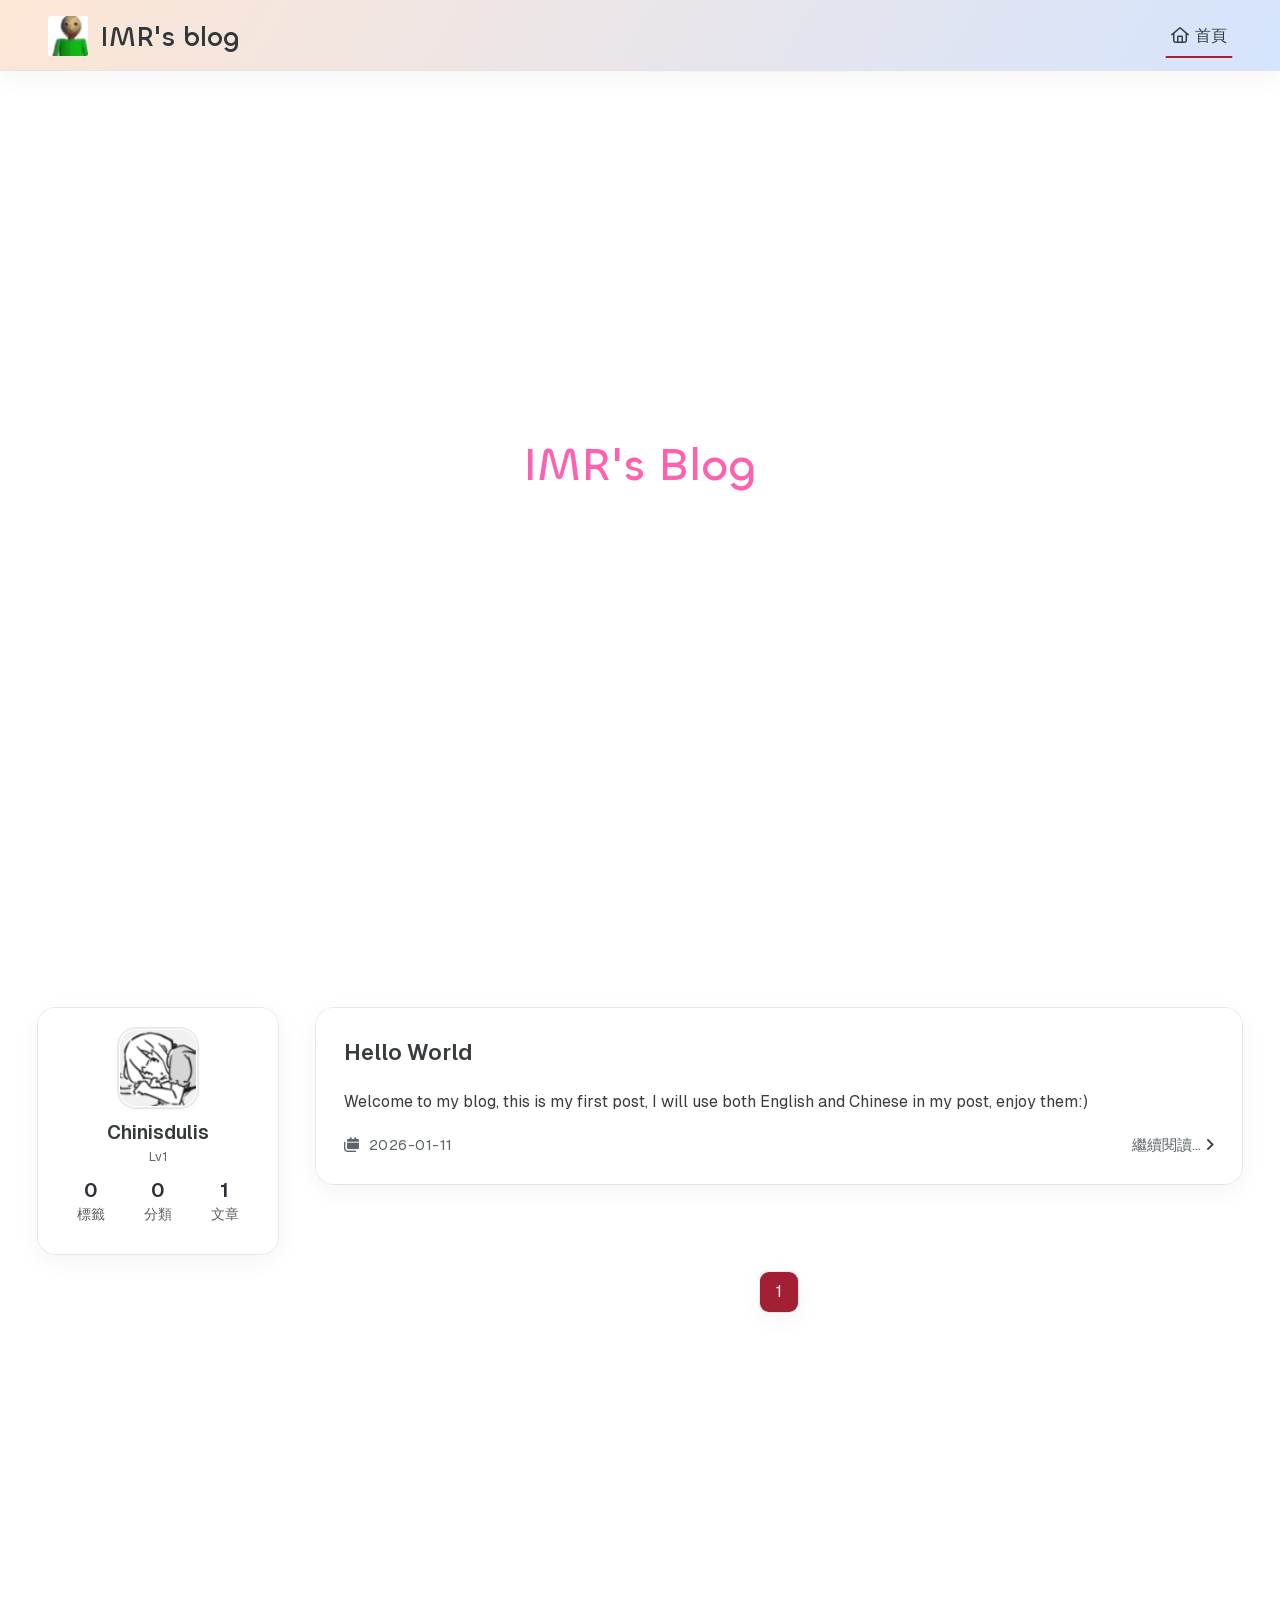
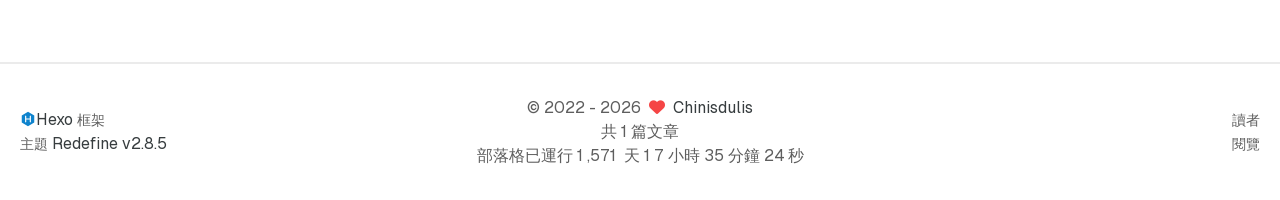
==== commit 3a390a55: "Site updated: 2026-01-11 21:57:06" ====
--- a/index.html
+++ b/index.html
@@ -123,7 +123,7 @@
     
     <!--- Seo Part-->
     
-    <link rel="canonical" href="http://chinisdulis.xyz/"/>
+    <link rel="canonical" href="https://chinisdulis.xyz/"/>
     <meta name="robots" content="index,follow">
     <meta name="googlebot" content="index,follow">
     <meta name="revisit-after" content="1 days">
@@ -134,17 +134,17 @@
         <meta name="description" content="Hexo Theme Redefine, Redefine Your Hexo Journey.">
 <meta property="og:type" content="website">
 <meta property="og:title" content="IMR&#39;s blog">
-<meta property="og:url" content="http://chinisdulis.xyz/index.html">
+<meta property="og:url" content="https://chinisdulis.xyz/index.html">
 <meta property="og:site_name" content="IMR&#39;s blog">
 <meta property="og:description" content="Hexo Theme Redefine, Redefine Your Hexo Journey.">
 <meta property="og:locale" content="zh_TW">
-<meta property="og:image" content="http://chinisdulis.xyz/images/redefine-og.webp">
+<meta property="og:image" content="https://chinisdulis.xyz/images/redefine-og.webp">
 <meta property="article:author" content="Chinisdulis">
 <meta property="article:tag" content="blog">
 <meta property="article:tag" content="lifestyle">
 <meta property="article:tag" content="tech">
 <meta name="twitter:card" content="summary">
-<meta name="twitter:image" content="http://chinisdulis.xyz/images/redefine-og.webp">
+<meta name="twitter:image" content="https://chinisdulis.xyz/images/redefine-og.webp">
     
     
     <!--- Icon Part-->
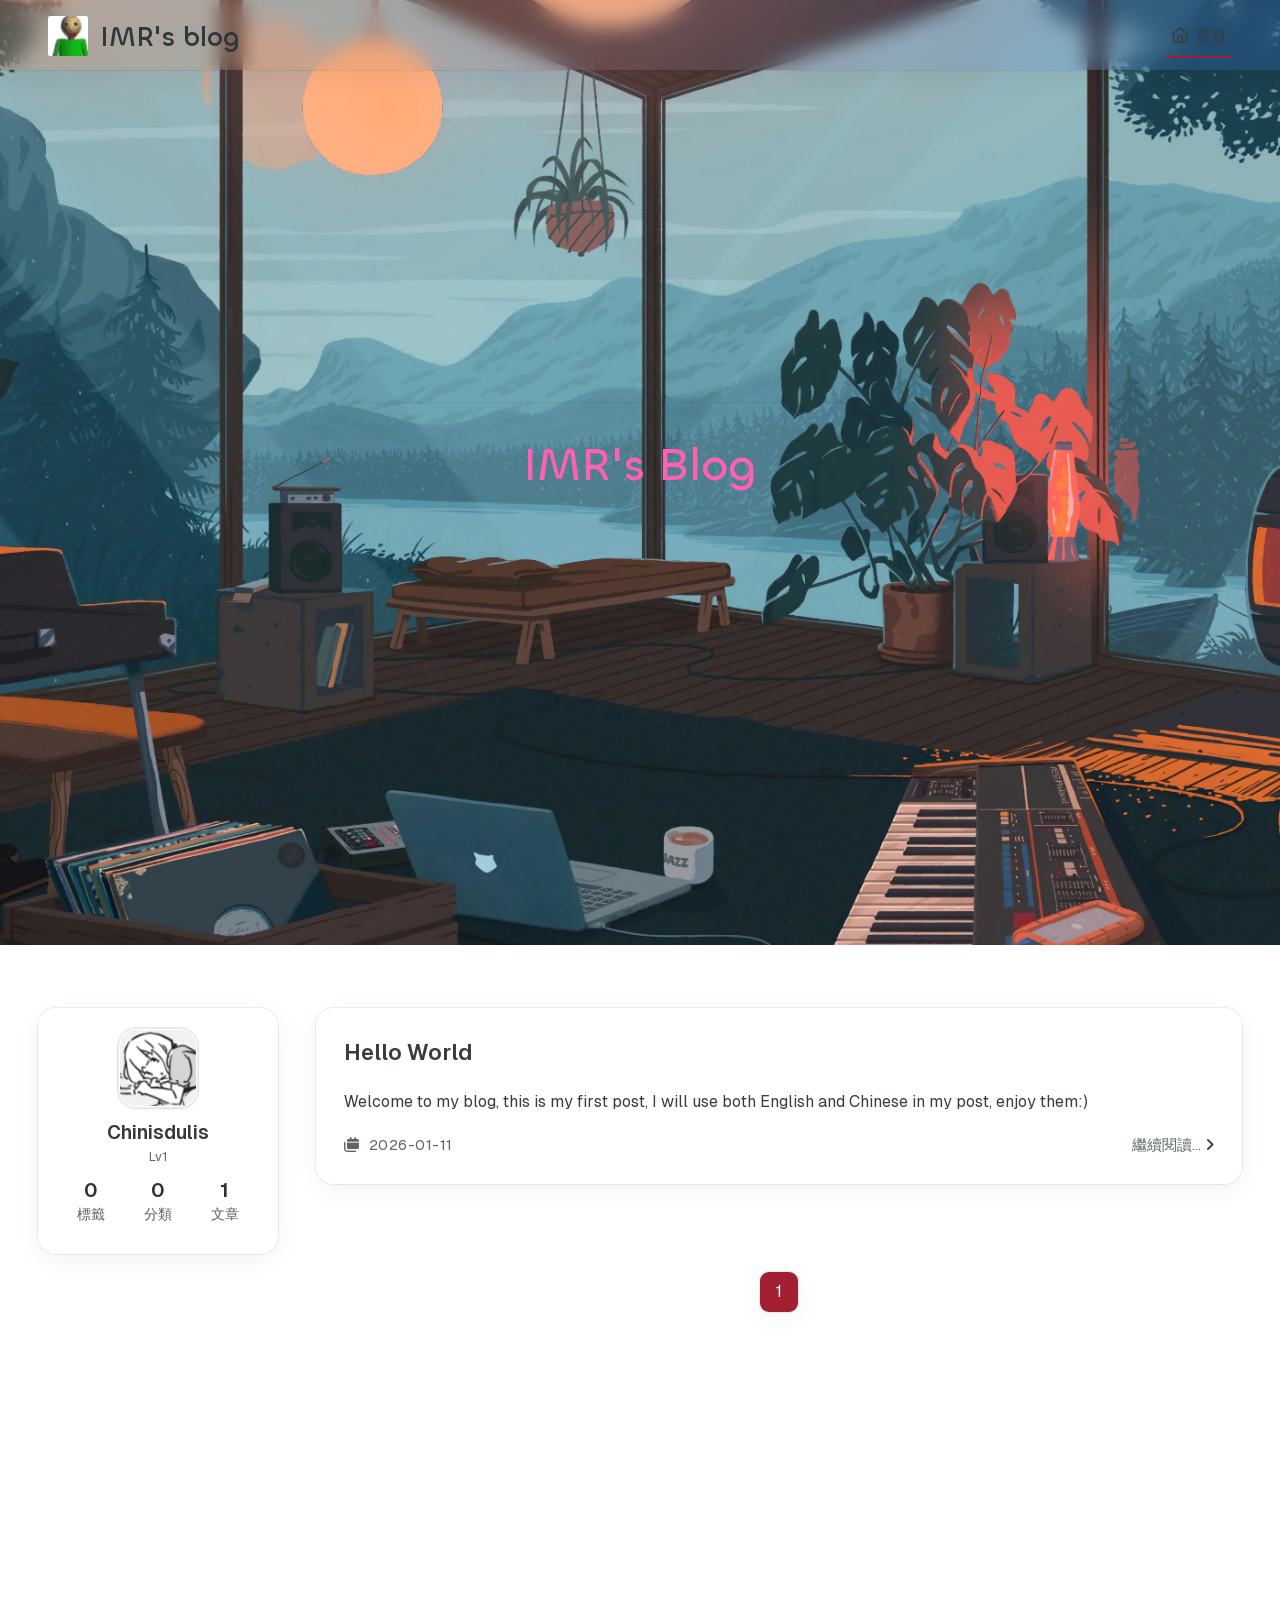
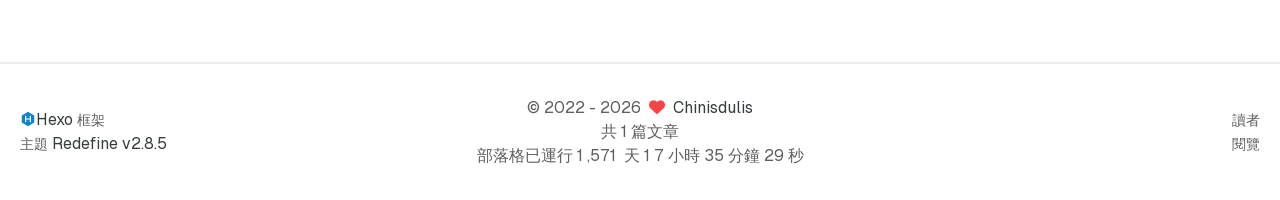
==== commit 1bc582cd: "Site updated: 2026-01-11 22:15:15" ====
--- a/index.html
+++ b/index.html
@@ -173,7 +173,7 @@
     
             
                 
-                    <link rel="stylesheet" href="/project/css/custom.css">
+                    <link rel="stylesheet" href="/css/custom.css">
                 
     
 
--- a/css/custom.css
+++ b/css/custom.css
@@ -0,0 +1,74 @@
+.home-banner-background img {
+    display: none !important;
+}
+
+.home-banner-background {
+    position: fixed !important;
+    inset: 0;
+    width: 100vw;
+    height: 100vh;
+    z-index: 0 !important;
+    overflow: hidden !important;
+    pointer-events: none !important;
+}
+
+/* ===== Day ===== */
+.home-banner-background::before {
+    content: "";
+    position: absolute;
+    inset: 0;
+    background-image: url('../images/day.png');
+    background-size: cover;
+    background-position: center -15%;
+    background-repeat: no-repeat;
+    z-index: 1;
+    opacity: 1;
+    transition: opacity 0.8s ease-in-out;
+}
+
+/* ===== Night ===== */
+.home-banner-background::after {
+    content: "";
+    position: absolute;
+    inset: 0;
+    background-image: url('../images/night.png');
+    background-size: cover;
+    background-position: center -15%;
+    background-repeat: no-repeat;
+    z-index: 2;
+    opacity: 0;
+    visibility: hidden;
+    transition: opacity 0.8s ease-in-out;
+}
+
+/* ===== Dark mode ===== */
+html.dark .home-banner-background::after,
+body.dark-mode .home-banner-background::after {
+    opacity: 1;
+    visibility: visible;
+}
+
+html.dark .home-banner-background::before,
+body.dark-mode .home-banner-background::before {
+    opacity: 0;
+}
+
+/* ===== Light mode ===== */
+html.light .home-banner-background::after,
+body.light-mode .home-banner-background::after {
+    opacity: 0;
+    visibility: hidden;
+}
+
+html.light .home-banner-background::before,
+body.light-mode .home-banner-background::before {
+    opacity: 1;
+}
+
+/* ===== Foreground ===== */
+.home-banner-container,
+.home-banner-main,
+.navbar-container {
+    position: relative;
+    z-index: 99;
+}
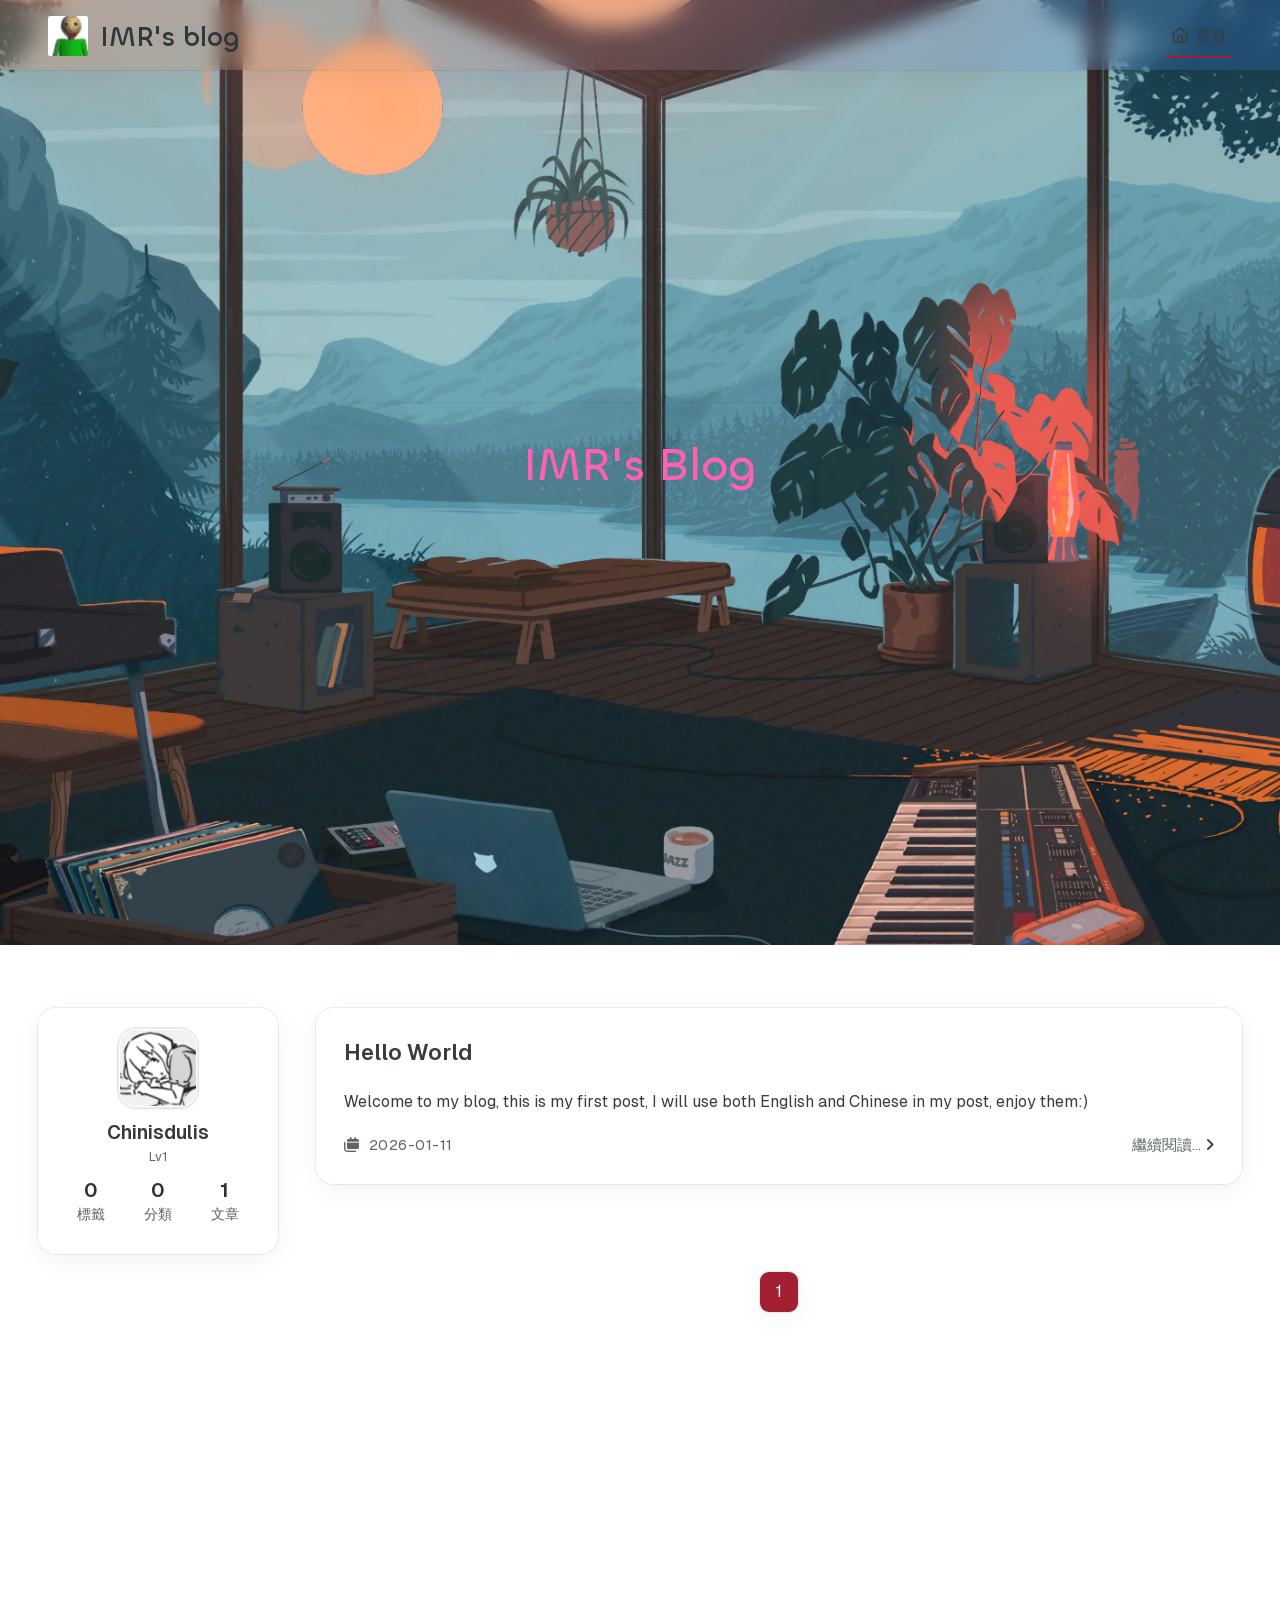
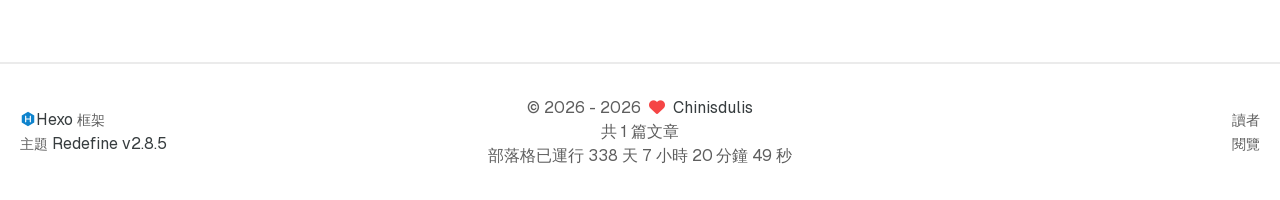
==== commit a5cd34f0: "Site updated: 2026-01-11 23:04:20" ====
--- a/index.html
+++ b/index.html
@@ -131,20 +131,20 @@
     
     
         
-        <meta name="description" content="Hexo Theme Redefine, Redefine Your Hexo Journey.">
+        <meta name="description" content="my own blog">
 <meta property="og:type" content="website">
 <meta property="og:title" content="IMR&#39;s blog">
 <meta property="og:url" content="https://chinisdulis.xyz/index.html">
 <meta property="og:site_name" content="IMR&#39;s blog">
-<meta property="og:description" content="Hexo Theme Redefine, Redefine Your Hexo Journey.">
+<meta property="og:description" content="my own blog">
 <meta property="og:locale" content="zh_TW">
-<meta property="og:image" content="https://chinisdulis.xyz/images/redefine-og.webp">
+<meta property="og:image" content="https://chinisdulis.xyz/images/day.png">
 <meta property="article:author" content="Chinisdulis">
 <meta property="article:tag" content="blog">
 <meta property="article:tag" content="lifestyle">
 <meta property="article:tag" content="tech">
 <meta name="twitter:card" content="summary">
-<meta name="twitter:image" content="https://chinisdulis.xyz/images/redefine-og.webp">
+<meta name="twitter:image" content="https://chinisdulis.xyz/images/day.png">
     
     
     <!--- Icon Part-->
@@ -203,7 +203,7 @@
 
     <script id="hexo-configurations">
     window.config = {"hostname":"chinisdulis.xyz","root":"/","language":"zh-TW"};
-    window.theme = {"articles":{"style":{"font_size":"16px","line_height":1.5,"image_border_radius":"14px","image_alignment":"center","image_caption":false,"link_icon":true,"delete_mask":false,"title_alignment":"left","headings_top_spacing":{"h1":"3.2rem","h2":"2.4rem","h3":"1.9rem","h4":"1.6rem","h5":"1.4rem","h6":"1.3rem"}},"word_count":{"enable":true,"count":true,"min2read":true},"author_label":{"enable":true,"auto":false,"list":[]},"code_block":{"copy":true,"style":"mac","highlight_theme":{"light":"github","dark":"vs2015"},"font":{"enable":false,"family":null,"url":null}},"toc":{"enable":true,"max_depth":3,"number":false,"expand":true,"init_open":true},"copyright":{"enable":true,"default":"cc_by_nc_sa"},"lazyload":true,"pangu_js":false,"recommendation":{"enable":false,"title":"推荐阅读","limit":3,"mobile_limit":2,"placeholder":"/images/wallhaven-wqery6-light.webp","skip_dirs":[]}},"colors":{"primary":"#A31F34","secondary":null,"default_mode":"light"},"global":{"fonts":{"chinese":{"enable":false,"family":null,"url":null},"english":{"enable":false,"family":null,"url":null},"title":{"enable":false,"family":null,"url":null}},"content_max_width":"1000px","sidebar_width":"210px","hover":{"shadow":true,"scale":false},"scroll_progress":{"bar":false,"percentage":true},"website_counter":{"url":"https://cn.vercount.one/js","enable":true,"site_pv":true,"site_uv":true,"post_pv":true},"single_page":true,"preloader":{"enable":false,"custom_message":null},"side_tools":{"gear_rotation":true,"auto_expand":false},"open_graph":{"enable":true,"image":"/images/redefine-og.webp","description":"Hexo Theme Redefine, Redefine Your Hexo Journey."},"google_analytics":{"enable":false,"id":null}},"home_banner":{"enable":true,"style":"fixed","image":{"light":"/images/day_1.png","dark":"/images/day_1.png"},"title":"IMR's Blog","subtitle":{"text":["Also called Chinisdulis:)"],"hitokoto":{"enable":false,"show_author":false,"api":"https://v1.hitokoto.cn"},"typing_speed":67,"backing_speed":67,"starting_delay":567,"backing_delay":1567,"loop":true,"smart_backspace":true},"text_color":{"light":"#FF60AF","dark":"#FF60AF"},"text_style":{"title_size":"2.8rem","subtitle_size":"1.5rem","line_height":1.2},"custom_font":{"enable":false,"family":null,"url":null},"social_links":{"enable":false,"style":"default","links":{"github":null,"instagram":null,"zhihu":null,"twitter":null,"email":null},"qrs":{"weixin":null}}},"plugins":{"feed":{"enable":false},"aplayer":{"enable":false,"type":"fixed","audios":[{"name":null,"artist":null,"url":null,"cover":null,"lrc":null}]},"mermaid":{"enable":false,"version":"11.4.1"}},"version":"2.8.5","navbar":{"auto_hide":false,"color":{"left":"#f78736","right":"#367df7","transparency":35},"width":{"home":"1200px","pages":"1000px"},"links":{"Home":{"path":"/","icon":"fa-regular fa-house"}},"search":{"enable":false,"preload":true}},"page_templates":{"friends_column":2,"tags_style":"blur"},"home":{"sidebar":{"enable":true,"position":"left","first_item":"menu","announcement":null,"show_on_mobile":true,"links":null},"article_date_format":"auto","excerpt_length":200,"categories":{"enable":true,"limit":3},"tags":{"enable":true,"limit":3}},"footerStart":"2022/8/17 11:45:14"};
+    window.theme = {"articles":{"style":{"font_size":"16px","line_height":1.5,"image_border_radius":"14px","image_alignment":"center","image_caption":false,"link_icon":true,"delete_mask":false,"title_alignment":"left","headings_top_spacing":{"h1":"3.2rem","h2":"2.4rem","h3":"1.9rem","h4":"1.6rem","h5":"1.4rem","h6":"1.3rem"}},"word_count":{"enable":true,"count":true,"min2read":true},"author_label":{"enable":true,"auto":false,"list":[]},"code_block":{"copy":true,"style":"mac","highlight_theme":{"light":"github","dark":"vs2015"},"font":{"enable":false,"family":null,"url":null}},"toc":{"enable":true,"max_depth":3,"number":false,"expand":true,"init_open":true},"copyright":{"enable":true,"default":"cc_by_nc_sa"},"lazyload":true,"pangu_js":false,"recommendation":{"enable":false,"title":"推荐阅读","limit":3,"mobile_limit":2,"placeholder":"/images/wallhaven-wqery6-light.webp","skip_dirs":[]}},"colors":{"primary":"#A31F34","secondary":null,"default_mode":"light"},"global":{"fonts":{"chinese":{"enable":false,"family":null,"url":null},"english":{"enable":false,"family":null,"url":null},"title":{"enable":false,"family":null,"url":null}},"content_max_width":"1000px","sidebar_width":"210px","hover":{"shadow":true,"scale":false},"scroll_progress":{"bar":false,"percentage":true},"website_counter":{"url":"https://cn.vercount.one/js","enable":true,"site_pv":true,"site_uv":true,"post_pv":true},"single_page":true,"preloader":{"enable":false,"custom_message":null},"side_tools":{"gear_rotation":true,"auto_expand":false},"open_graph":{"enable":true,"image":"/images/day.png","description":"my own blog"},"google_analytics":{"enable":false,"id":null}},"home_banner":{"enable":true,"style":"fixed","image":{"light":"/images/day.png","dark":"/images/night.png"},"title":"IMR's Blog","subtitle":{"text":["Also called Chinisdulis:)"],"hitokoto":{"enable":false,"show_author":false,"api":"https://v1.hitokoto.cn"},"typing_speed":67,"backing_speed":67,"starting_delay":567,"backing_delay":1567,"loop":true,"smart_backspace":true},"text_color":{"light":"#FF60AF","dark":"#FF60AF"},"text_style":{"title_size":"2.8rem","subtitle_size":"1.5rem","line_height":1.2},"custom_font":{"enable":false,"family":null,"url":null},"social_links":{"enable":false,"style":"default","links":{"github":null,"instagram":null,"zhihu":null,"twitter":null,"email":null},"qrs":{"weixin":null}}},"plugins":{"feed":{"enable":false},"aplayer":{"enable":false,"type":"fixed","audios":[{"name":null,"artist":null,"url":null,"cover":null,"lrc":null}]},"mermaid":{"enable":false,"version":"11.4.1"}},"version":"2.8.5","navbar":{"auto_hide":false,"color":{"left":"#f78736","right":"#367df7","transparency":35},"width":{"home":"1200px","pages":"1000px"},"links":{"Home":{"path":"/","icon":"fa-regular fa-house"}},"search":{"enable":false,"preload":true}},"page_templates":{"friends_column":2,"tags_style":"blur"},"home":{"sidebar":{"enable":true,"position":"left","first_item":"menu","announcement":null,"show_on_mobile":true,"links":null},"article_date_format":"auto","excerpt_length":200,"categories":{"enable":true,"limit":3},"tags":{"enable":true,"limit":3}},"footerStart":"2026/1/1 22:00:00"};
     window.lang_ago = {"second":"%s 秒前","minute":"%s 分鐘前","hour":"%s 小時前","day":"%s 天前","week":"%s 周前","month":"%s 個月前","year":"%s 年前"};
     window.data = {"masonry":false};
   </script>
@@ -273,8 +273,8 @@
         }
     </style>
     <div class="home-banner-background transition-fade fixed top-0 left-0 w-screen h-screen scale-125 sm:scale-110 box-border will-change-transform bg-cover">
-        <img src="/images/day_1.png" alt="home-banner-background" class="w-full h-full object-cover dark:hidden">
-        <img src="/images/day_1.png" alt="home-banner-background" class="w-full h-full object-cover hidden dark:block">
+        <img src="/images/day.png" alt="home-banner-background" class="w-full h-full object-cover dark:hidden">
+        <img src="/images/night.png" alt="home-banner-background" class="w-full h-full object-cover hidden dark:block">
     </div>
 
 
@@ -512,7 +512,7 @@
         <div class="text-center">
             &copy;
             
-              <span>2022</span>
+              <span>2026</span>
               -
             
             2026&nbsp;&nbsp;<i class="fa-solid fa-heart fa-beat" style="--fa-animation-duration: 0.5s; color: #f54545"></i>&nbsp;&nbsp;<a href="/">Chinisdulis</a>
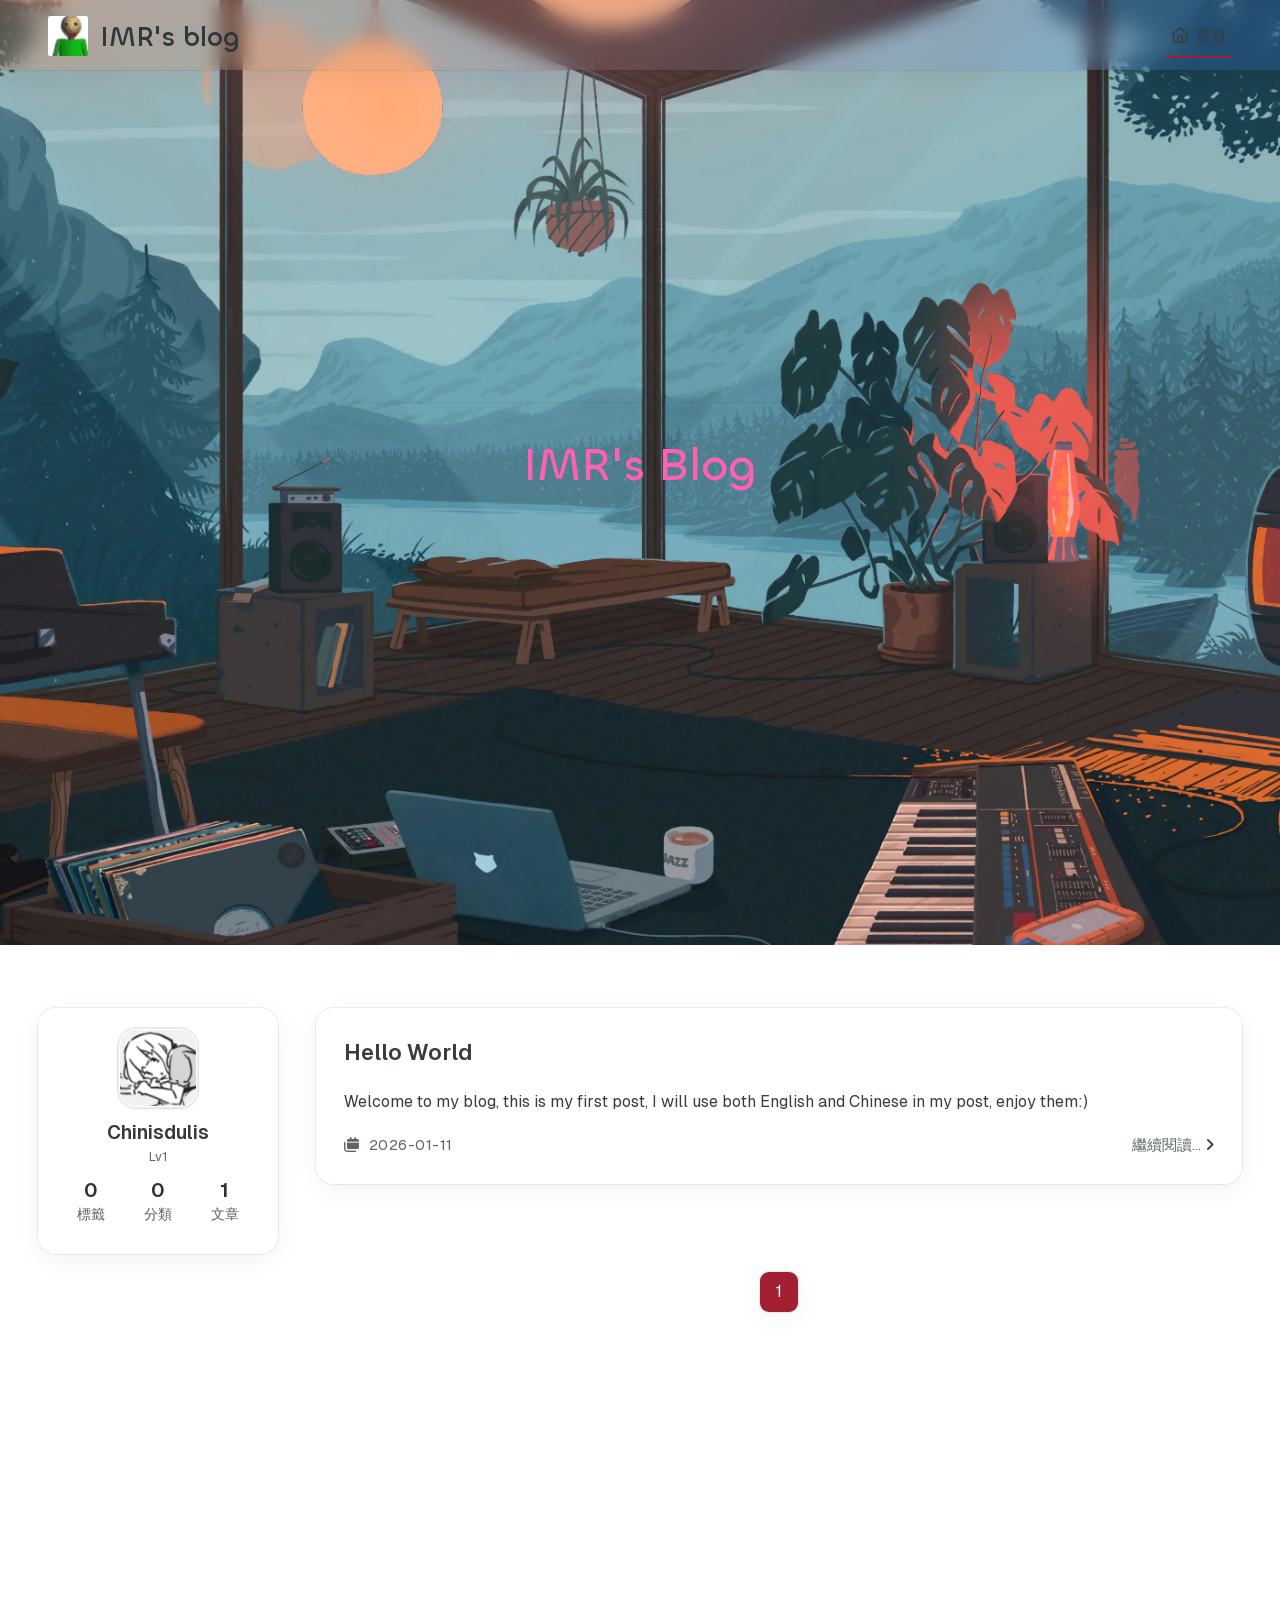
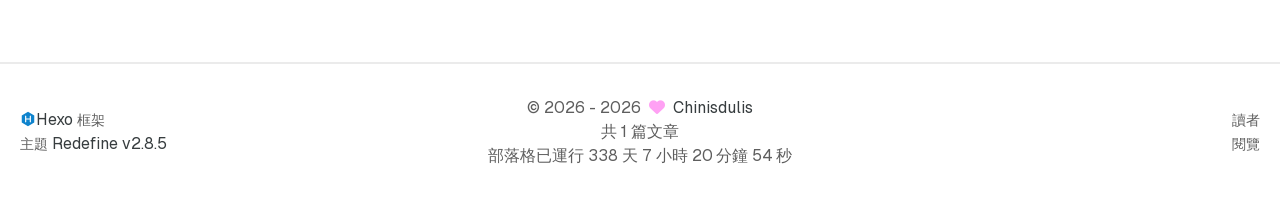
==== commit a8c4a670: "Site updated: 2026-01-11 23:13:43" ====
--- a/index.html
+++ b/index.html
@@ -150,7 +150,7 @@
     <!--- Icon Part-->
     <link rel="icon" type="image/png" href="/images/favicon.jpg" sizes="192x192">
     <link rel="apple-touch-icon" sizes="180x180" href="/images/favicon.jpg">
-    <meta name="theme-color" content="#A31F34">
+    <meta name="theme-color" content="#f25caa">
     <link rel="shortcut icon" href="/images/favicon.jpg">
     <!--- Page Info-->
     
@@ -203,7 +203,7 @@
 
     <script id="hexo-configurations">
     window.config = {"hostname":"chinisdulis.xyz","root":"/","language":"zh-TW"};
-    window.theme = {"articles":{"style":{"font_size":"16px","line_height":1.5,"image_border_radius":"14px","image_alignment":"center","image_caption":false,"link_icon":true,"delete_mask":false,"title_alignment":"left","headings_top_spacing":{"h1":"3.2rem","h2":"2.4rem","h3":"1.9rem","h4":"1.6rem","h5":"1.4rem","h6":"1.3rem"}},"word_count":{"enable":true,"count":true,"min2read":true},"author_label":{"enable":true,"auto":false,"list":[]},"code_block":{"copy":true,"style":"mac","highlight_theme":{"light":"github","dark":"vs2015"},"font":{"enable":false,"family":null,"url":null}},"toc":{"enable":true,"max_depth":3,"number":false,"expand":true,"init_open":true},"copyright":{"enable":true,"default":"cc_by_nc_sa"},"lazyload":true,"pangu_js":false,"recommendation":{"enable":false,"title":"推荐阅读","limit":3,"mobile_limit":2,"placeholder":"/images/wallhaven-wqery6-light.webp","skip_dirs":[]}},"colors":{"primary":"#A31F34","secondary":null,"default_mode":"light"},"global":{"fonts":{"chinese":{"enable":false,"family":null,"url":null},"english":{"enable":false,"family":null,"url":null},"title":{"enable":false,"family":null,"url":null}},"content_max_width":"1000px","sidebar_width":"210px","hover":{"shadow":true,"scale":false},"scroll_progress":{"bar":false,"percentage":true},"website_counter":{"url":"https://cn.vercount.one/js","enable":true,"site_pv":true,"site_uv":true,"post_pv":true},"single_page":true,"preloader":{"enable":false,"custom_message":null},"side_tools":{"gear_rotation":true,"auto_expand":false},"open_graph":{"enable":true,"image":"/images/day.png","description":"my own blog"},"google_analytics":{"enable":false,"id":null}},"home_banner":{"enable":true,"style":"fixed","image":{"light":"/images/day.png","dark":"/images/night.png"},"title":"IMR's Blog","subtitle":{"text":["Also called Chinisdulis:)"],"hitokoto":{"enable":false,"show_author":false,"api":"https://v1.hitokoto.cn"},"typing_speed":67,"backing_speed":67,"starting_delay":567,"backing_delay":1567,"loop":true,"smart_backspace":true},"text_color":{"light":"#FF60AF","dark":"#FF60AF"},"text_style":{"title_size":"2.8rem","subtitle_size":"1.5rem","line_height":1.2},"custom_font":{"enable":false,"family":null,"url":null},"social_links":{"enable":false,"style":"default","links":{"github":null,"instagram":null,"zhihu":null,"twitter":null,"email":null},"qrs":{"weixin":null}}},"plugins":{"feed":{"enable":false},"aplayer":{"enable":false,"type":"fixed","audios":[{"name":null,"artist":null,"url":null,"cover":null,"lrc":null}]},"mermaid":{"enable":false,"version":"11.4.1"}},"version":"2.8.5","navbar":{"auto_hide":false,"color":{"left":"#f78736","right":"#367df7","transparency":35},"width":{"home":"1200px","pages":"1000px"},"links":{"Home":{"path":"/","icon":"fa-regular fa-house"}},"search":{"enable":false,"preload":true}},"page_templates":{"friends_column":2,"tags_style":"blur"},"home":{"sidebar":{"enable":true,"position":"left","first_item":"menu","announcement":null,"show_on_mobile":true,"links":null},"article_date_format":"auto","excerpt_length":200,"categories":{"enable":true,"limit":3},"tags":{"enable":true,"limit":3}},"footerStart":"2026/1/1 22:00:00"};
+    window.theme = {"articles":{"style":{"font_size":"16px","line_height":1.5,"image_border_radius":"14px","image_alignment":"center","image_caption":false,"link_icon":true,"delete_mask":false,"title_alignment":"left","headings_top_spacing":{"h1":"3.2rem","h2":"2.4rem","h3":"1.9rem","h4":"1.6rem","h5":"1.4rem","h6":"1.3rem"}},"word_count":{"enable":true,"count":true,"min2read":true},"author_label":{"enable":true,"auto":false,"list":[]},"code_block":{"copy":true,"style":"mac","highlight_theme":{"light":"github","dark":"vs2015"},"font":{"enable":false,"family":null,"url":null}},"toc":{"enable":true,"max_depth":3,"number":false,"expand":true,"init_open":true},"copyright":{"enable":true,"default":"cc_by_nc_sa"},"lazyload":true,"pangu_js":false,"recommendation":{"enable":false,"title":"推荐阅读","limit":3,"mobile_limit":2,"placeholder":"/images/wallhaven-wqery6-light.webp","skip_dirs":[]}},"colors":{"primary":"#f25caa","secondary":"#f05cf2","default_mode":"light"},"global":{"fonts":{"chinese":{"enable":false,"family":null,"url":null},"english":{"enable":false,"family":null,"url":null},"title":{"enable":false,"family":null,"url":null}},"content_max_width":"1000px","sidebar_width":"210px","hover":{"shadow":true,"scale":false},"scroll_progress":{"bar":false,"percentage":true},"website_counter":{"url":"https://cn.vercount.one/js","enable":true,"site_pv":true,"site_uv":true,"post_pv":true},"single_page":true,"preloader":{"enable":false,"custom_message":null},"side_tools":{"gear_rotation":true,"auto_expand":false},"open_graph":{"enable":true,"image":"/images/day.png","description":"my own blog"},"google_analytics":{"enable":false,"id":null}},"home_banner":{"enable":true,"style":"fixed","image":{"light":"/images/day.png","dark":"/images/night.png"},"title":"IMR's Blog","subtitle":{"text":["Also called Chinisdulis:)"],"hitokoto":{"enable":false,"show_author":false,"api":"https://v1.hitokoto.cn"},"typing_speed":67,"backing_speed":67,"starting_delay":567,"backing_delay":1567,"loop":true,"smart_backspace":true},"text_color":{"light":"#2b2729","dark":"#d6d4d5"},"text_style":{"title_size":"2.8rem","subtitle_size":"1.5rem","line_height":1.2},"custom_font":{"enable":false,"family":null,"url":null},"social_links":{"enable":false,"style":"default","links":{"github":null,"instagram":null,"zhihu":null,"twitter":null,"email":null},"qrs":{"weixin":null}}},"plugins":{"feed":{"enable":false},"aplayer":{"enable":false,"type":"fixed","audios":[{"name":null,"artist":null,"url":null,"cover":null,"lrc":null}]},"mermaid":{"enable":false,"version":"11.4.1"}},"version":"2.8.5","navbar":{"auto_hide":false,"color":{"left":"#ffa1f4","right":"#ffa1f4","transparency":35},"width":{"home":"1200px","pages":"1000px"},"links":{"Home":{"path":"/","icon":"fa-regular fa-house"}},"search":{"enable":false,"preload":true}},"page_templates":{"friends_column":2,"tags_style":"blur"},"home":{"sidebar":{"enable":true,"position":"left","first_item":"menu","announcement":null,"show_on_mobile":true,"links":null},"article_date_format":"auto","excerpt_length":200,"categories":{"enable":true,"limit":3},"tags":{"enable":true,"limit":3}},"footerStart":"2026/1/1 22:00:00"};
     window.lang_ago = {"second":"%s 秒前","minute":"%s 分鐘前","hour":"%s 小時前","day":"%s 天前","week":"%s 周前","month":"%s 個月前","year":"%s 年前"};
     window.data = {"masonry":false};
   </script>
@@ -515,7 +515,7 @@
               <span>2026</span>
               -
             
-            2026&nbsp;&nbsp;<i class="fa-solid fa-heart fa-beat" style="--fa-animation-duration: 0.5s; color: #f54545"></i>&nbsp;&nbsp;<a href="/">Chinisdulis</a>
+            2026&nbsp;&nbsp;<i class="fa-solid fa-heart fa-beat" style="--fa-animation-duration: 0.5s; color: #ffa1f4"></i>&nbsp;&nbsp;<a href="/">Chinisdulis</a>
             
                 
                 <p class="post-count space-x-0.5">
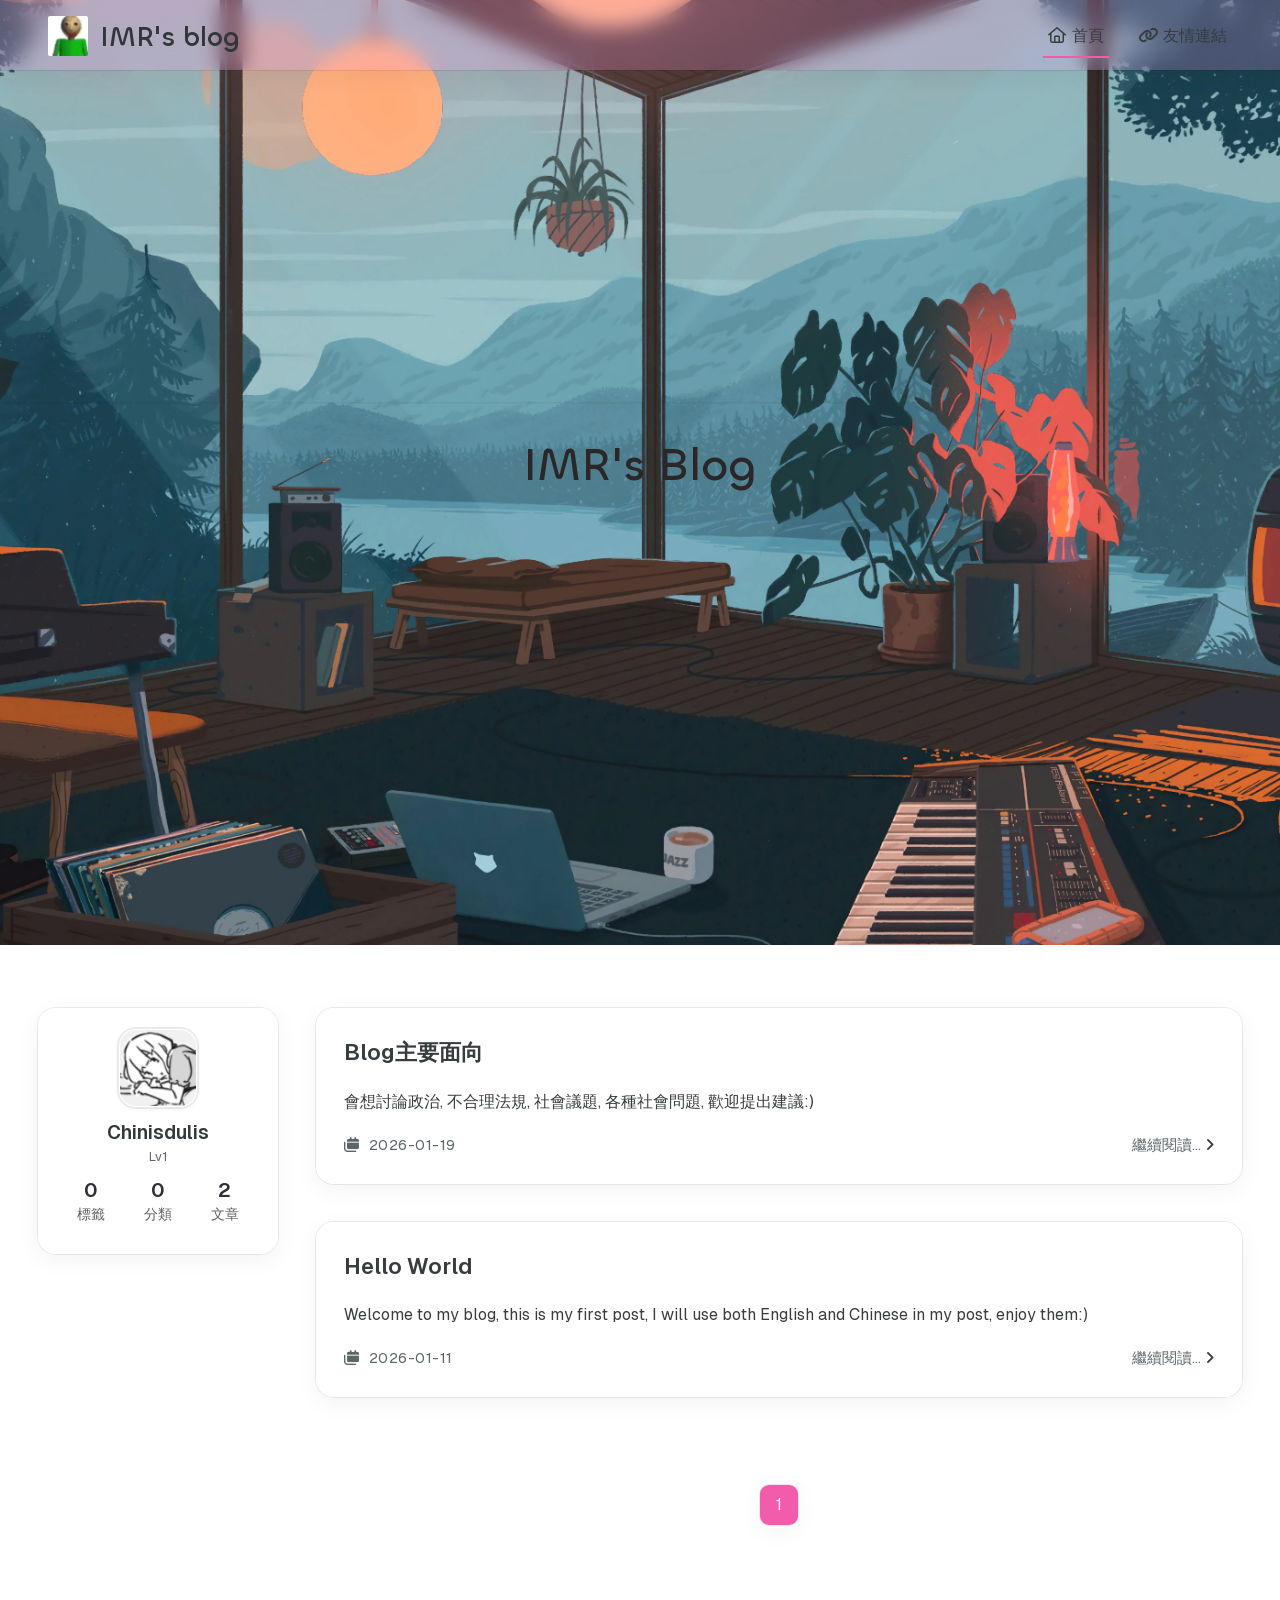
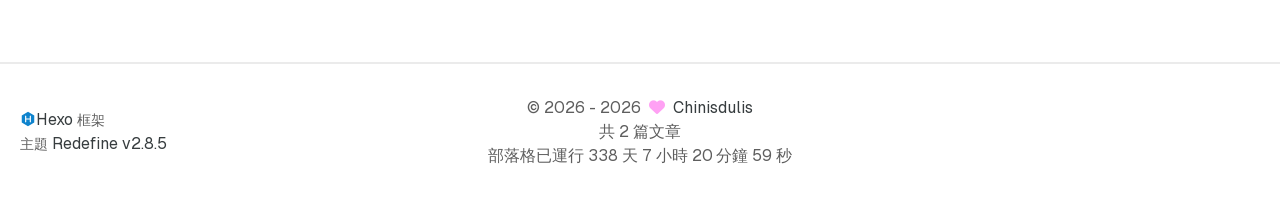
==== commit 7d88db30: "Site updated: 2026-01-19 13:48:02" ====
--- a/index.html
+++ b/index.html
@@ -203,7 +203,7 @@
 
     <script id="hexo-configurations">
     window.config = {"hostname":"chinisdulis.xyz","root":"/","language":"zh-TW"};
-    window.theme = {"articles":{"style":{"font_size":"16px","line_height":1.5,"image_border_radius":"14px","image_alignment":"center","image_caption":false,"link_icon":true,"delete_mask":false,"title_alignment":"left","headings_top_spacing":{"h1":"3.2rem","h2":"2.4rem","h3":"1.9rem","h4":"1.6rem","h5":"1.4rem","h6":"1.3rem"}},"word_count":{"enable":true,"count":true,"min2read":true},"author_label":{"enable":true,"auto":false,"list":[]},"code_block":{"copy":true,"style":"mac","highlight_theme":{"light":"github","dark":"vs2015"},"font":{"enable":false,"family":null,"url":null}},"toc":{"enable":true,"max_depth":3,"number":false,"expand":true,"init_open":true},"copyright":{"enable":true,"default":"cc_by_nc_sa"},"lazyload":true,"pangu_js":false,"recommendation":{"enable":false,"title":"推荐阅读","limit":3,"mobile_limit":2,"placeholder":"/images/wallhaven-wqery6-light.webp","skip_dirs":[]}},"colors":{"primary":"#f25caa","secondary":"#f05cf2","default_mode":"light"},"global":{"fonts":{"chinese":{"enable":false,"family":null,"url":null},"english":{"enable":false,"family":null,"url":null},"title":{"enable":false,"family":null,"url":null}},"content_max_width":"1000px","sidebar_width":"210px","hover":{"shadow":true,"scale":false},"scroll_progress":{"bar":false,"percentage":true},"website_counter":{"url":"https://cn.vercount.one/js","enable":true,"site_pv":true,"site_uv":true,"post_pv":true},"single_page":true,"preloader":{"enable":false,"custom_message":null},"side_tools":{"gear_rotation":true,"auto_expand":false},"open_graph":{"enable":true,"image":"/images/day.png","description":"my own blog"},"google_analytics":{"enable":false,"id":null}},"home_banner":{"enable":true,"style":"fixed","image":{"light":"/images/day.png","dark":"/images/night.png"},"title":"IMR's Blog","subtitle":{"text":["Also called Chinisdulis:)"],"hitokoto":{"enable":false,"show_author":false,"api":"https://v1.hitokoto.cn"},"typing_speed":67,"backing_speed":67,"starting_delay":567,"backing_delay":1567,"loop":true,"smart_backspace":true},"text_color":{"light":"#2b2729","dark":"#d6d4d5"},"text_style":{"title_size":"2.8rem","subtitle_size":"1.5rem","line_height":1.2},"custom_font":{"enable":false,"family":null,"url":null},"social_links":{"enable":false,"style":"default","links":{"github":null,"instagram":null,"zhihu":null,"twitter":null,"email":null},"qrs":{"weixin":null}}},"plugins":{"feed":{"enable":false},"aplayer":{"enable":false,"type":"fixed","audios":[{"name":null,"artist":null,"url":null,"cover":null,"lrc":null}]},"mermaid":{"enable":false,"version":"11.4.1"}},"version":"2.8.5","navbar":{"auto_hide":false,"color":{"left":"#ffa1f4","right":"#ffa1f4","transparency":35},"width":{"home":"1200px","pages":"1000px"},"links":{"Home":{"path":"/","icon":"fa-regular fa-house"}},"search":{"enable":false,"preload":true}},"page_templates":{"friends_column":2,"tags_style":"blur"},"home":{"sidebar":{"enable":true,"position":"left","first_item":"menu","announcement":null,"show_on_mobile":true,"links":null},"article_date_format":"auto","excerpt_length":200,"categories":{"enable":true,"limit":3},"tags":{"enable":true,"limit":3}},"footerStart":"2026/1/1 22:00:00"};
+    window.theme = {"articles":{"style":{"font_size":"16px","line_height":1.5,"image_border_radius":"14px","image_alignment":"center","image_caption":false,"link_icon":true,"delete_mask":false,"title_alignment":"left","headings_top_spacing":{"h1":"3.2rem","h2":"2.4rem","h3":"1.9rem","h4":"1.6rem","h5":"1.4rem","h6":"1.3rem"}},"word_count":{"enable":true,"count":true,"min2read":true},"author_label":{"enable":true,"auto":false,"list":[]},"code_block":{"copy":true,"style":"mac","highlight_theme":{"light":"github","dark":"vs2015"},"font":{"enable":false,"family":null,"url":null}},"toc":{"enable":true,"max_depth":3,"number":false,"expand":true,"init_open":true},"copyright":{"enable":true,"default":"cc_by_nc_sa"},"lazyload":true,"pangu_js":false,"recommendation":{"enable":false,"title":"推荐阅读","limit":3,"mobile_limit":2,"placeholder":"/images/wallhaven-wqery6-light.webp","skip_dirs":[]}},"colors":{"primary":"#f25caa","secondary":"#f05cf2","default_mode":"light"},"global":{"fonts":{"chinese":{"enable":false,"family":null,"url":null},"english":{"enable":false,"family":null,"url":null},"title":{"enable":false,"family":null,"url":null}},"content_max_width":"1000px","sidebar_width":"210px","hover":{"shadow":true,"scale":false},"scroll_progress":{"bar":false,"percentage":true},"website_counter":{"url":"https://cn.vercount.one/js","enable":true,"site_pv":false,"site_uv":false,"post_pv":false},"single_page":true,"preloader":{"enable":false,"custom_message":null},"side_tools":{"gear_rotation":true,"auto_expand":false},"open_graph":{"enable":true,"image":"/images/day.png","description":"my own blog"},"google_analytics":{"enable":false,"id":null}},"home_banner":{"enable":true,"style":"fixed","image":{"light":"/images/day.png","dark":"/images/night.png"},"title":"IMR's Blog","subtitle":{"text":["Also called Chinisdulis:)"],"hitokoto":{"enable":false,"show_author":false,"api":"https://v1.hitokoto.cn"},"typing_speed":67,"backing_speed":67,"starting_delay":567,"backing_delay":1567,"loop":true,"smart_backspace":true},"text_color":{"light":"#2b2729","dark":"#d6d4d5"},"text_style":{"title_size":"2.8rem","subtitle_size":"1.5rem","line_height":1.2},"custom_font":{"enable":false,"family":null,"url":null},"social_links":{"enable":false,"style":"default","links":{"github":null,"instagram":null,"zhihu":null,"twitter":null,"email":null},"qrs":{"weixin":null}}},"plugins":{"feed":{"enable":false},"aplayer":{"enable":false,"type":"fixed","audios":[{"name":null,"artist":null,"url":null,"cover":null,"lrc":null}]},"mermaid":{"enable":false,"version":"11.4.1"}},"version":"2.8.5","navbar":{"auto_hide":false,"color":{"left":"#ffa1f4","right":"#ffa1f4","transparency":35},"width":{"home":"1200px","pages":"1000px"},"links":{"Home":{"path":"/","icon":"fa-regular fa-house"},"friends":{"icon":"fa-solid fa-link","path":"/links/"}},"search":{"enable":false,"preload":true}},"page_templates":{"friends_column":2,"tags_style":"blur"},"home":{"sidebar":{"enable":true,"position":"left","first_item":"menu","announcement":null,"show_on_mobile":true,"links":null},"article_date_format":"auto","excerpt_length":200,"categories":{"enable":true,"limit":3},"tags":{"enable":true,"limit":3}},"footerStart":"2026/1/1 22:00:00"};
     window.lang_ago = {"second":"%s 秒前","minute":"%s 分鐘前","hour":"%s 小時前","day":"%s 天前","week":"%s 周前","month":"%s 個月前","year":"%s 年前"};
     window.data = {"masonry":false};
   </script>
@@ -334,6 +334,23 @@
                                         >
                                     <i class="fa-regular fa-house fa-fw"></i>
                                     首頁
+                                    
+                                </a>
+
+                                <!-- Submenu -->
+                                
+                            </li>
+                    
+                        
+                            
+
+                            <li class="navbar-item">
+                                <!-- Menu -->
+                                <a class=""
+                                   href="/links/"
+                                        >
+                                    <i class="fa-solid fa-link fa-fw"></i>
+                                    友情連結
                                     
                                 </a>
 
@@ -378,6 +395,26 @@
                         
                     </li>
             
+                
+                    
+
+                    <li class="drawer-navbar-item text-base my-1.5 flex flex-col w-full">
+                        
+                        <a class="py-1.5 px-2 flex flex-row items-center justify-between gap-1 hover:!text-primary active:!text-primary text-2xl font-semibold group border-b border-border-color hover:border-primary w-full "
+                           href="/links/"
+                        >
+                            <span>
+                                友情連結
+                            </span>
+                            
+                                <i class="fa-solid fa-link fa-sm fa-fw"></i>
+                            
+                        </a>
+                        
+
+                        
+                    </li>
+            
 
             
             
@@ -393,7 +430,7 @@
         <div class="label text-third-text-color text-sm">分類</div>
     </a>
     <a class="item tag-count-item flex flex-col justify-center items-center w-20" href="/archives">
-        <div class="number text-2xl sm:text-xl text-second-text-color font-semibold">1</div>
+        <div class="number text-2xl sm:text-xl text-second-text-color font-semibold">2</div>
         <div class="label text-third-text-color text-sm">文章</div>
     </a>
 </div>
@@ -433,7 +470,7 @@
         <div class="label text-third-text-color text-sm">分類</div>
     </a>
     <a class="item tag-count-item flex flex-col justify-center items-center w-20" href="/archives">
-        <div class="number text-2xl sm:text-xl text-second-text-color font-semibold">1</div>
+        <div class="number text-2xl sm:text-xl text-second-text-color font-semibold">2</div>
         <div class="label text-third-text-color text-sm">文章</div>
     </a>
 </div>
@@ -448,6 +485,47 @@
 			<div class="main-content">
 				<div class="home-content-container">
     <ul class="home-article-list">
+        
+            <li class="home-article-item">
+
+                
+
+                
+
+                
+                <div class="flex flex-col gap-5 px-7 pb-7 pt-7">
+                    <h3 class="home-article-title">
+                        <a href="/2026/01/19/Blog%E4%B8%BB%E8%A6%81%E9%9D%A2%E5%90%91/">
+                            Blog主要面向
+                        </a>
+                    </h3>
+
+                    <div class="home-article-content markdown-body">
+                        
+                            
+                            會想討論政治, 不合理法規, 社會議題, 各種社會問題, 歡迎提出建議:)
+
+                        
+                    </div>
+
+                    <div class="home-article-meta-info-container">
+    <div class="home-article-meta-info">
+        <span><i class="fa-solid fa-calendars"></i>&nbsp;
+            <span class="home-article-date" data-date="Mon Jan 19 2026 13:45:04 GMT+0800">
+                
+                    2026-01-19
+                
+            </span>
+        </span>
+        
+        
+    </div>
+
+    <a href="/2026/01/19/Blog%E4%B8%BB%E8%A6%81%E9%9D%A2%E5%90%91/">繼續閱讀...<span class="seo-reader-text">Blog主要面向</span>&nbsp;<i class="fa-solid fa-angle-right"></i></a>
+</div>
+
+                </div>
+            </li>
         
             <li class="home-article-item">
 
@@ -520,7 +598,7 @@
                 
                 <p class="post-count space-x-0.5">
                     <span>
-                        共 1 篇文章
+                        共 2 篇文章
                     </span>
                     
                 </p>
@@ -530,16 +608,6 @@
             <script data-swup-reload-script src="https://cn.vercount.one/js"></script>
             <div class="relative text-center lg:absolute lg:right-[20px] lg:top-1/2 lg:-translate-y-1/2 lg:text-right">
                 
-                    <span id="busuanzi_container_site_uv" class="lg:!block">
-                        <span class="text-sm">讀者</span>
-                        <span id="busuanzi_value_site_uv"></span>
-                    </span>
-                
-                
-                    <span id="busuanzi_container_site_pv" class="lg:!block">
-                        <span class="text-sm">閱覽</span>
-                        <span id="busuanzi_value_site_pv"></span>
-                    </span>
                 
             </div>
         
--- a/css/style.css
+++ b/css/style.css
@@ -126,7 +126,7 @@
   --second-background-color: #fafafa;
   --third-background-color: #f7f7f7;
   --third-background-color-transparent: rgba(241,241,241,0.6);
-  --primary-color: #a31f34;
+  --primary-color: #f25caa;
   --first-text-color: #323739;
   --second-text-color: #343a3c;
   --third-text-color: #5c6669;
@@ -134,7 +134,7 @@
   --default-text-color: #373d3f;
   --invert-text-color: #bebec6;
   --border-color: rgba(0,0,0,0.08);
-  --selection-color: #be243c;
+  --selection-color: #f36cb2;
   --shadow-color-1: rgba(0,0,0,0.08);
   --shadow-color-2: rgba(0,0,0,0.05);
   --shadow-hover-color: rgba(0,0,0,0.28);
@@ -155,7 +155,7 @@
   --note-type-title-bg: #fdf3e9;
   --note-black-title-bg: #e9e9e9;
   --note-purple-title-bg: #f9e9fd;
-  --home-banner-text-color: #ff60af;
+  --home-banner-text-color: #2b2729;
   --home-banner-icons-container-border-color: rgba(255,255,255,0.35);
   --home-banner-icons-container-background-color: rgba(255,255,255,0.3);
   --redefine-box-shadow: var(--shadow-color-2) 0px 6px 24px 0px, var(--shadow-color-1) 0px 0px 0px 1px;
@@ -173,7 +173,7 @@
   --second-background-color: #fafafa;
   --third-background-color: #f7f7f7;
   --third-background-color-transparent: rgba(241,241,241,0.6);
-  --primary-color: #a31f34;
+  --primary-color: #f25caa;
   --first-text-color: #323739;
   --second-text-color: #343a3c;
   --third-text-color: #5c6669;
@@ -181,7 +181,7 @@
   --default-text-color: #373d3f;
   --invert-text-color: #bebec6;
   --border-color: rgba(0,0,0,0.08);
-  --selection-color: #be243c;
+  --selection-color: #f36cb2;
   --shadow-color-1: rgba(0,0,0,0.08);
   --shadow-color-2: rgba(0,0,0,0.05);
   --shadow-hover-color: rgba(0,0,0,0.28);
@@ -202,7 +202,7 @@
   --note-type-title-bg: #fdf3e9;
   --note-black-title-bg: #e9e9e9;
   --note-purple-title-bg: #f9e9fd;
-  --home-banner-text-color: #ff60af;
+  --home-banner-text-color: #2b2729;
   --home-banner-icons-container-border-color: rgba(255,255,255,0.35);
   --home-banner-icons-container-background-color: rgba(255,255,255,0.3);
   --redefine-box-shadow: var(--shadow-color-2) 0px 6px 24px 0px, var(--shadow-color-1) 0px 0px 0px 1px;
@@ -220,7 +220,7 @@
   --second-background-color: #242529;
   --third-background-color: #292b2f;
   --third-background-color-transparent: rgba(32,33,36,0.6);
-  --primary-color: #a31f34;
+  --primary-color: #f25caa;
   --first-text-color: #d2d2d7;
   --second-text-color: #cbcbd1;
   --third-text-color: #9595a2;
@@ -228,7 +228,7 @@
   --default-text-color: #bebec6;
   --invert-text-color: #373d3f;
   --border-color: rgba(255,255,255,0.08);
-  --selection-color: #be243c;
+  --selection-color: #f36cb2;
   --shadow-color-1: rgba(255,255,255,0.08);
   --shadow-color-2: rgba(255,255,255,0.05);
   --shadow-hover-color: rgba(69,69,69,0.28);
@@ -249,7 +249,7 @@
   --note-type-title-bg: #4e3a1e;
   --note-black-title-bg: #1e1e1e;
   --note-purple-title-bg: #4e1e4e;
-  --home-banner-text-color: #ff60af;
+  --home-banner-text-color: #d6d4d5;
   --home-banner-icons-container-border-color: rgba(197,197,197,0.35);
   --home-banner-icons-container-background-color: rgba(197,197,197,0.3);
   --redefine-box-shadow: var(--shadow-color-2) 0px 6px 24px 0px, var(--shadow-color-1) 0px 0px 0px 1px;
@@ -1735,7 +1735,7 @@
   display: flex;
   align-items: center;
   justify-content: center;
-  background: linear-gradient(120deg, rgba(247,135,54,0.208) 0%, rgba(54,125,247,0.208) 100%);
+  background: linear-gradient(120deg, rgba(255,161,244,0.208) 0%, rgba(255,161,244,0.208) 100%);
   -webkit-backdrop-filter: blur(10px);
   backdrop-filter: blur(10px);
   padding-top: 2px;
@@ -2694,7 +2694,7 @@
   --waline-light-grey: #999;
   --waline-dark-grey: #666;
   --waline-theme-color: var(--primary-color);
-  --waline-active-color: #be243c;
+  --waline-active-color: #f36cb2;
   --waline-color: #444;
   --waline-bgcolor: var(--background-color);
   --waline-bgcolor-light: var(--second-background-color);
